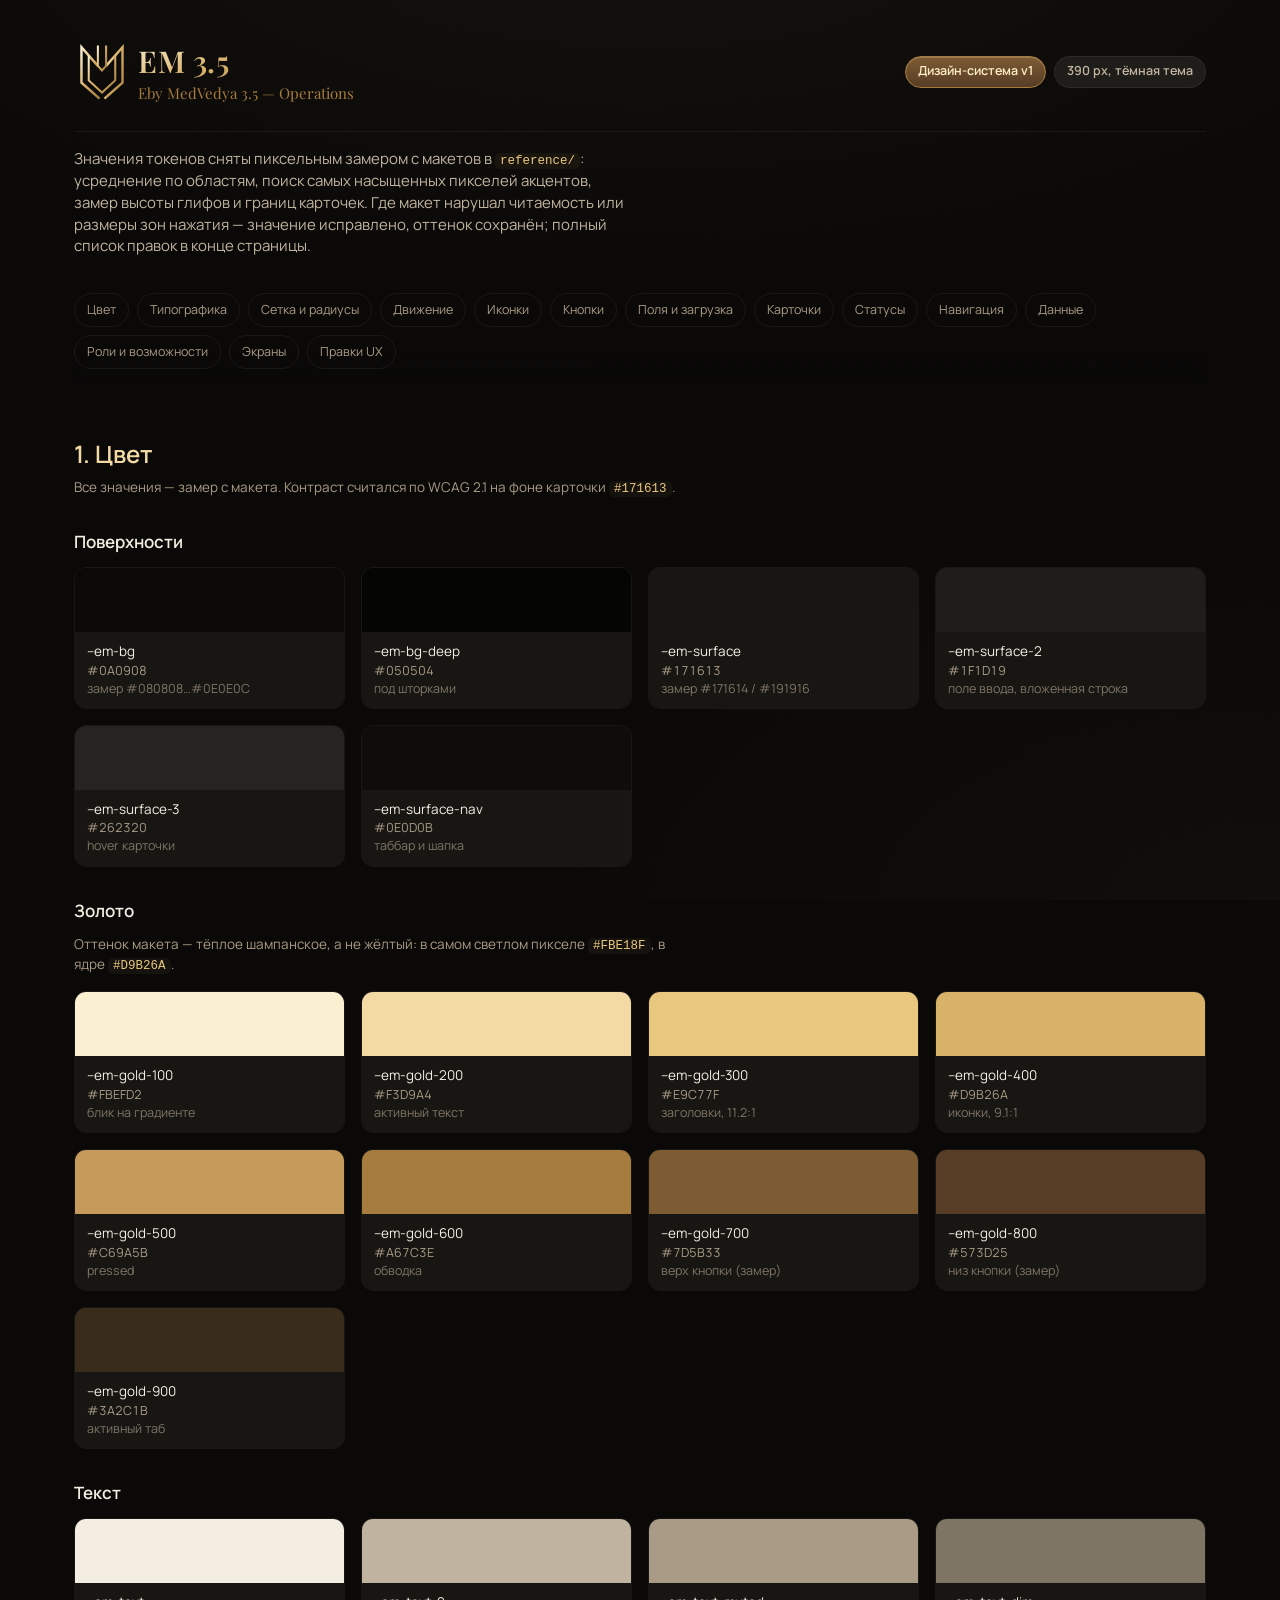
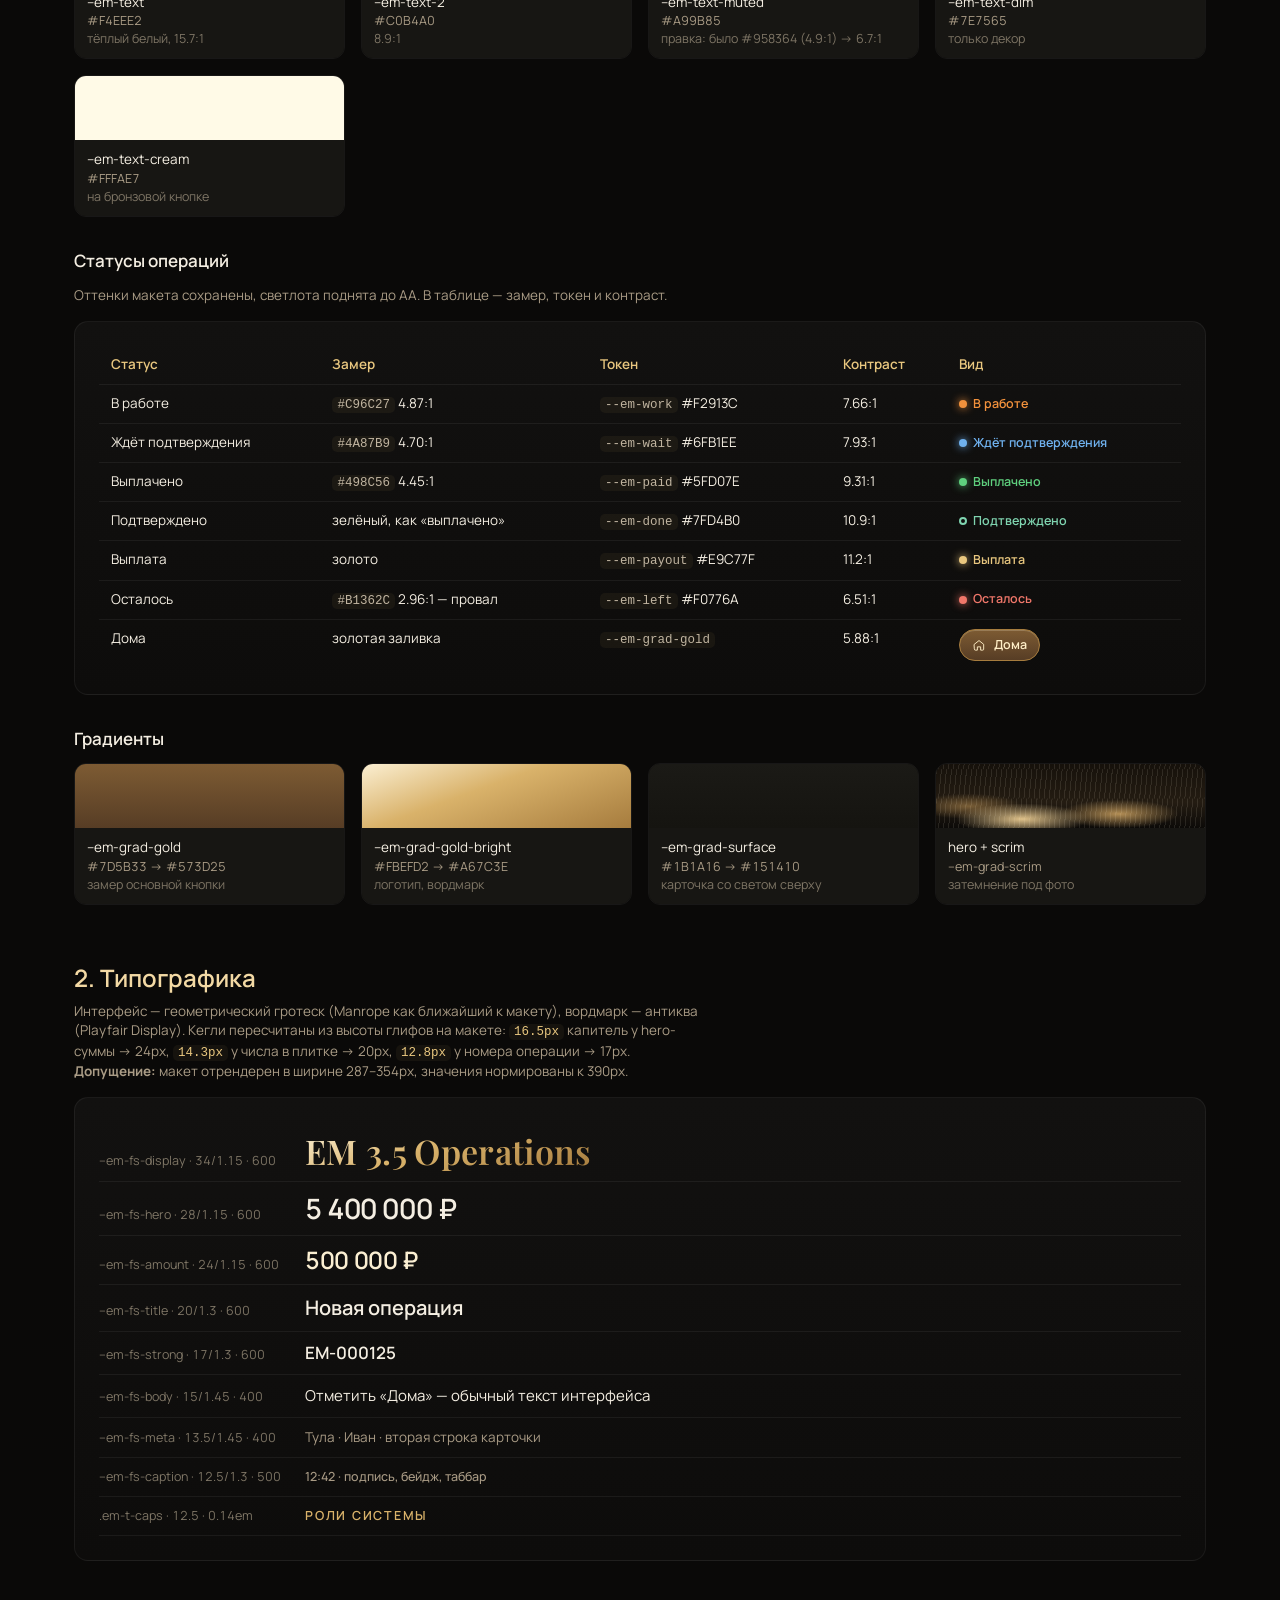
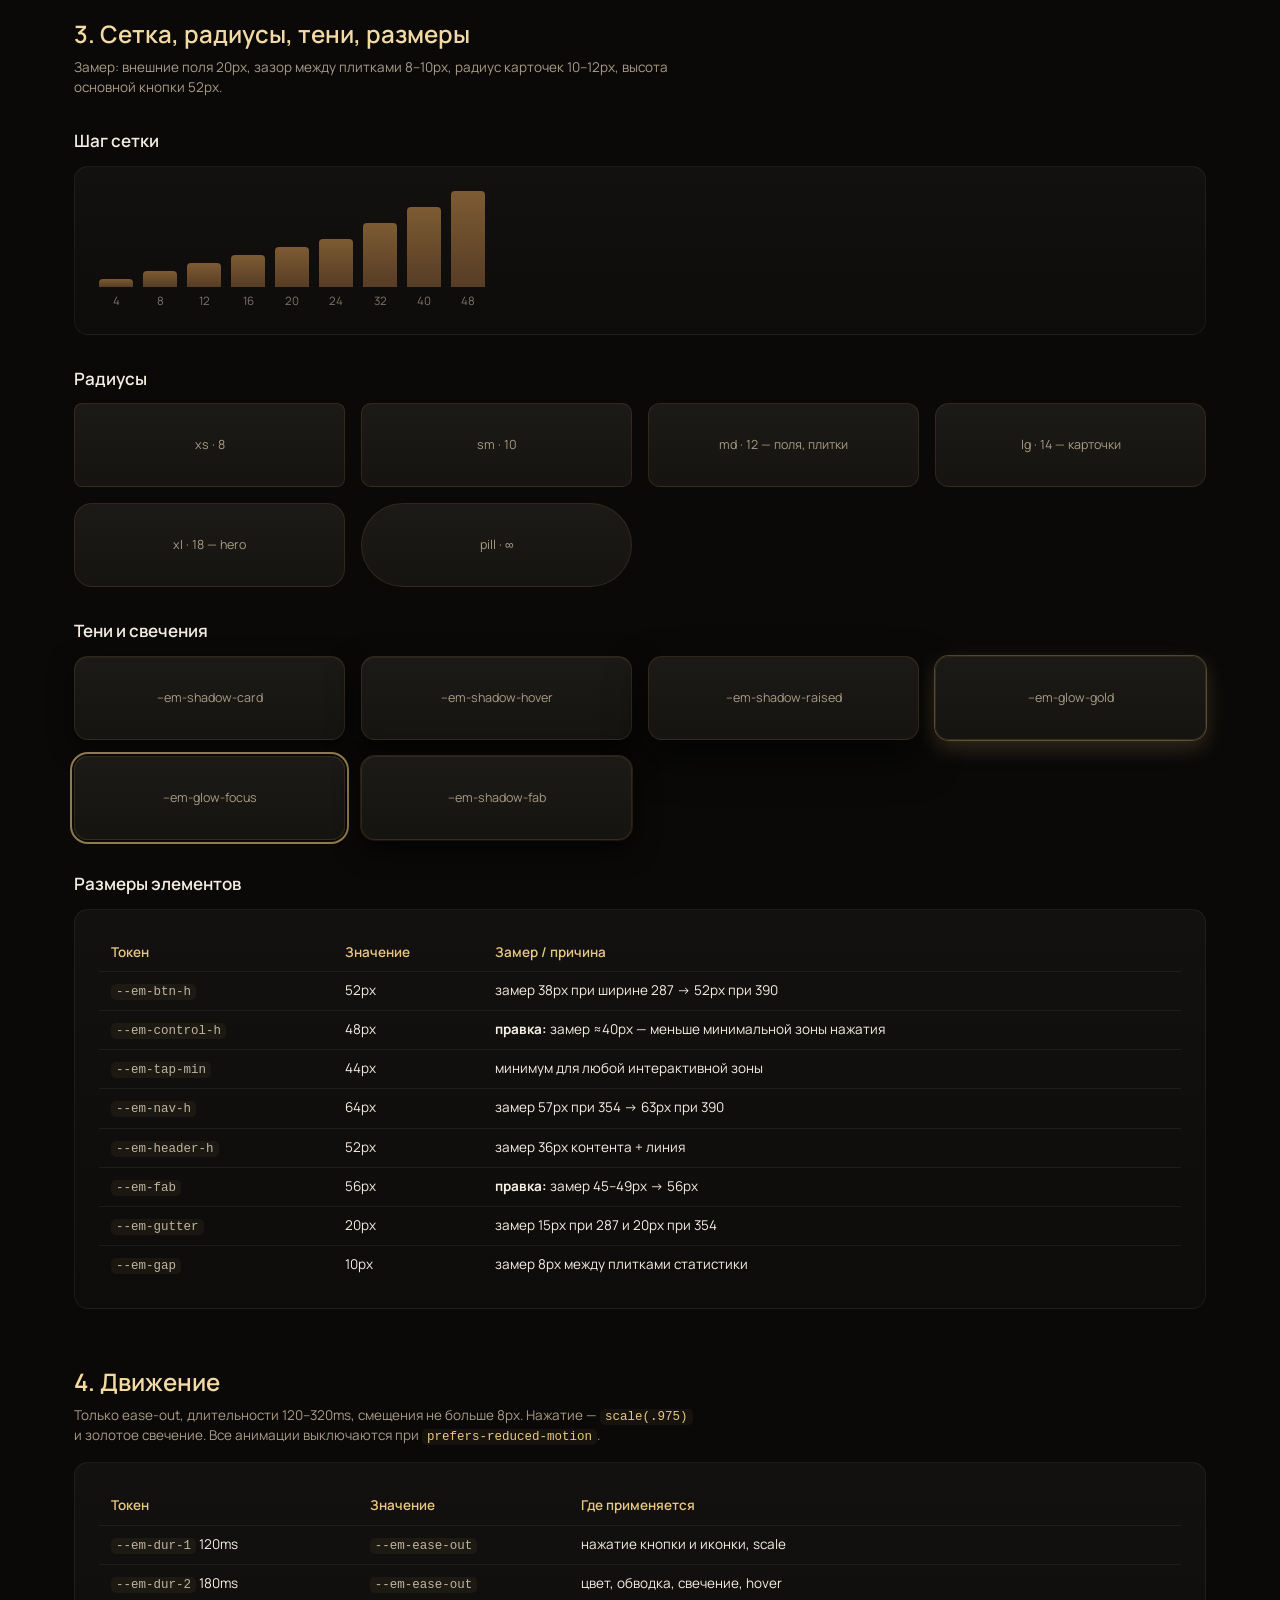
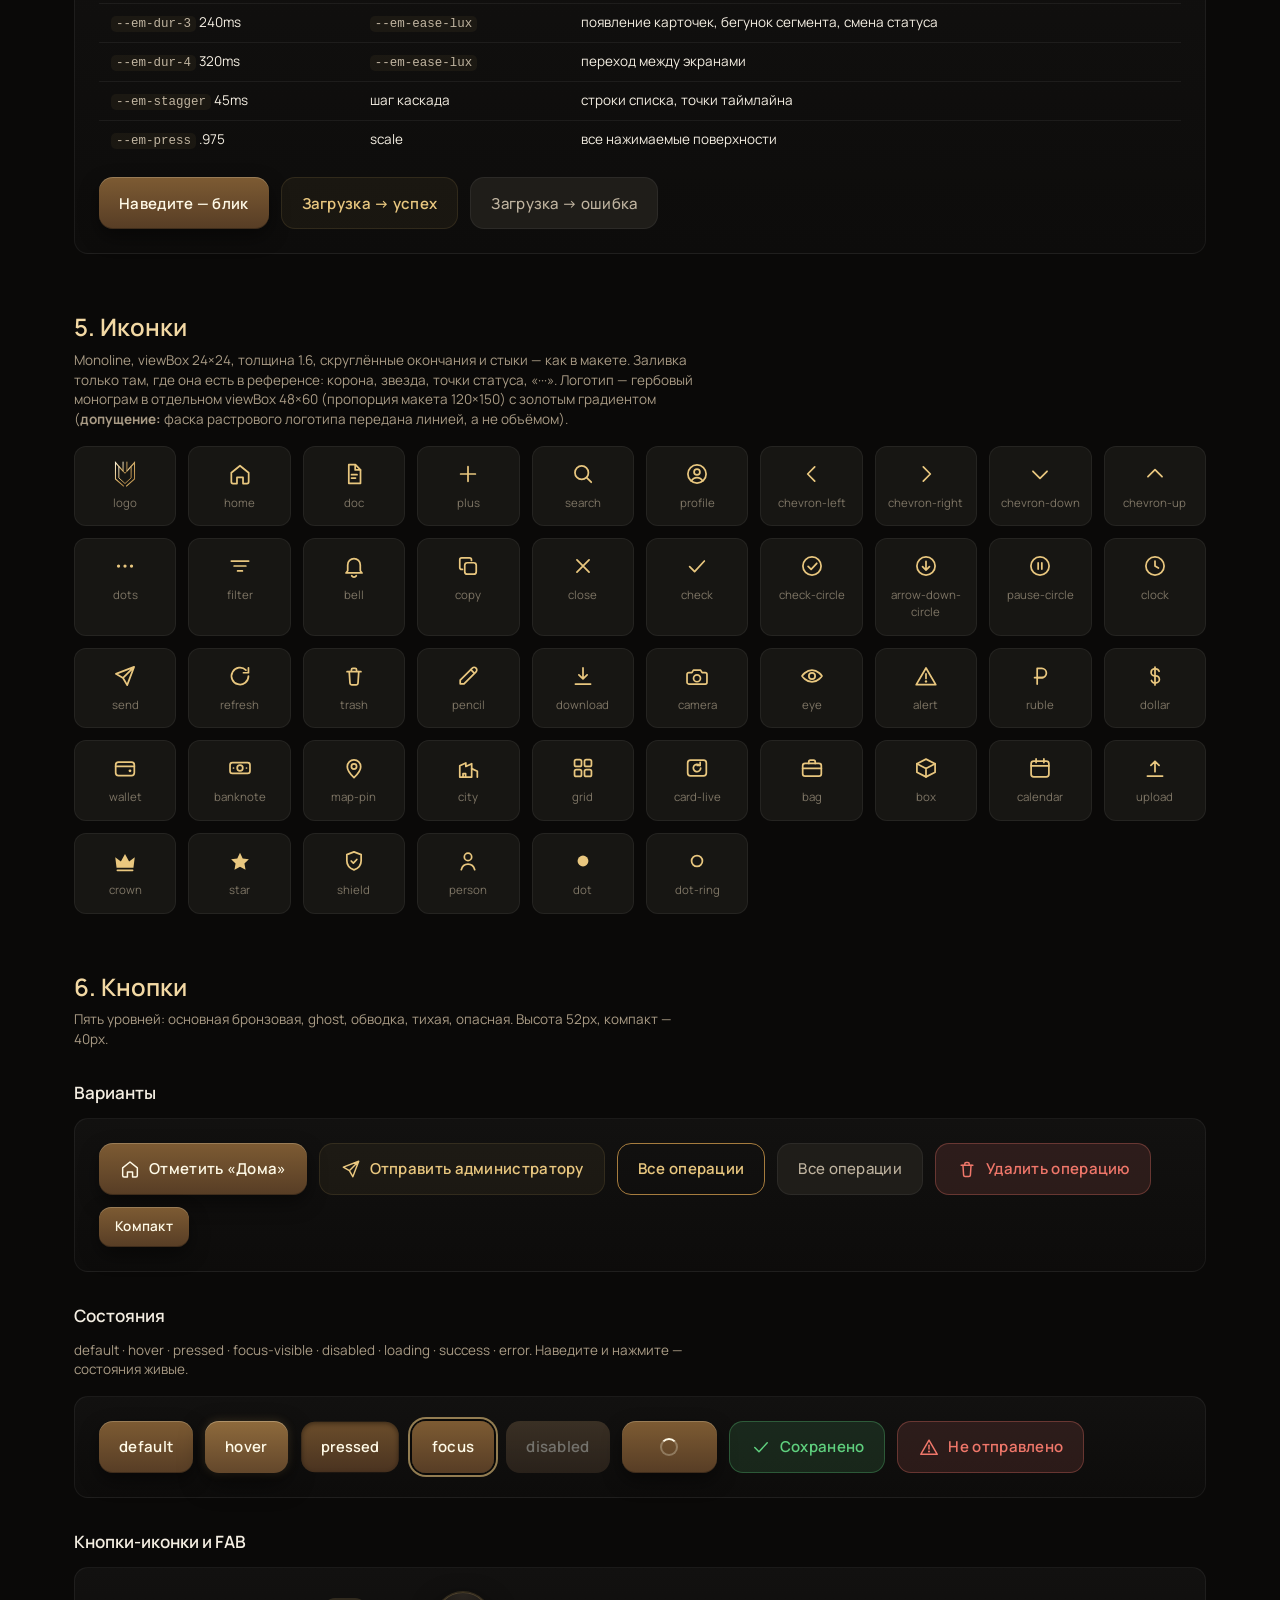
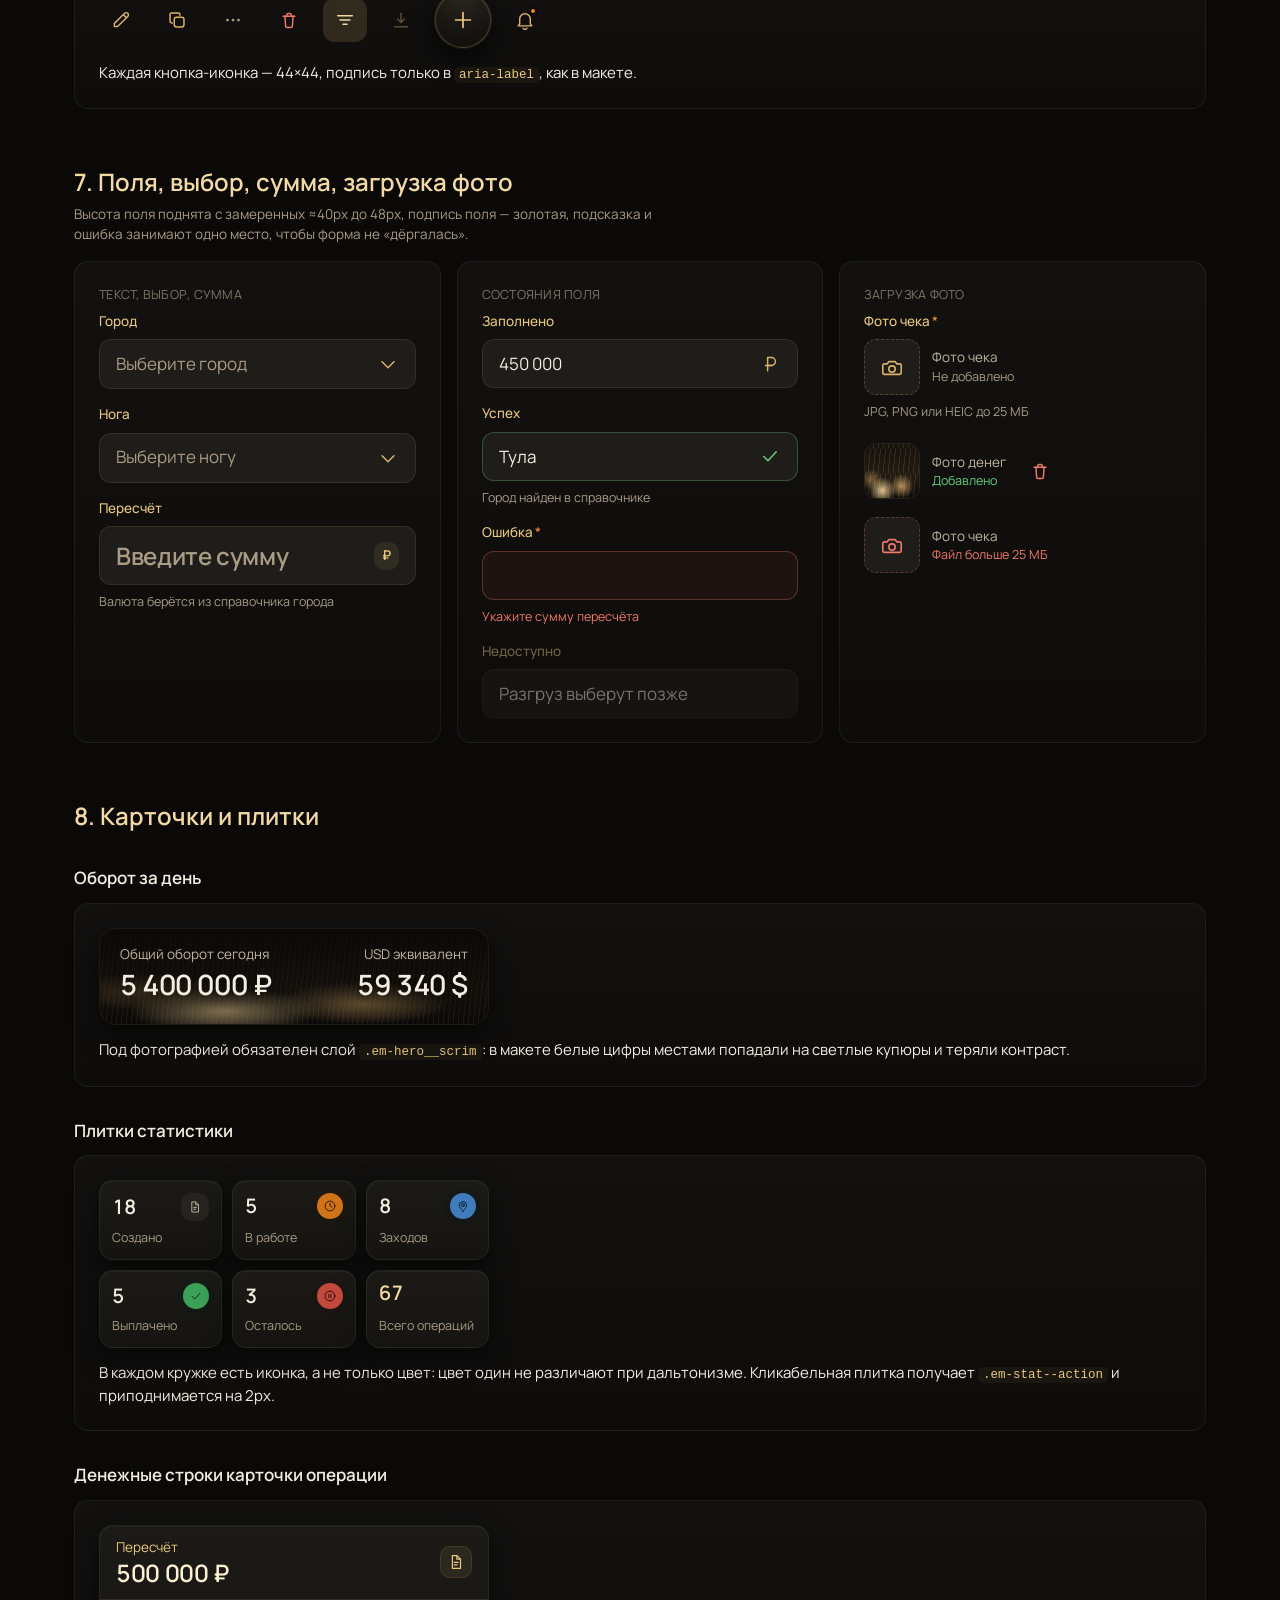
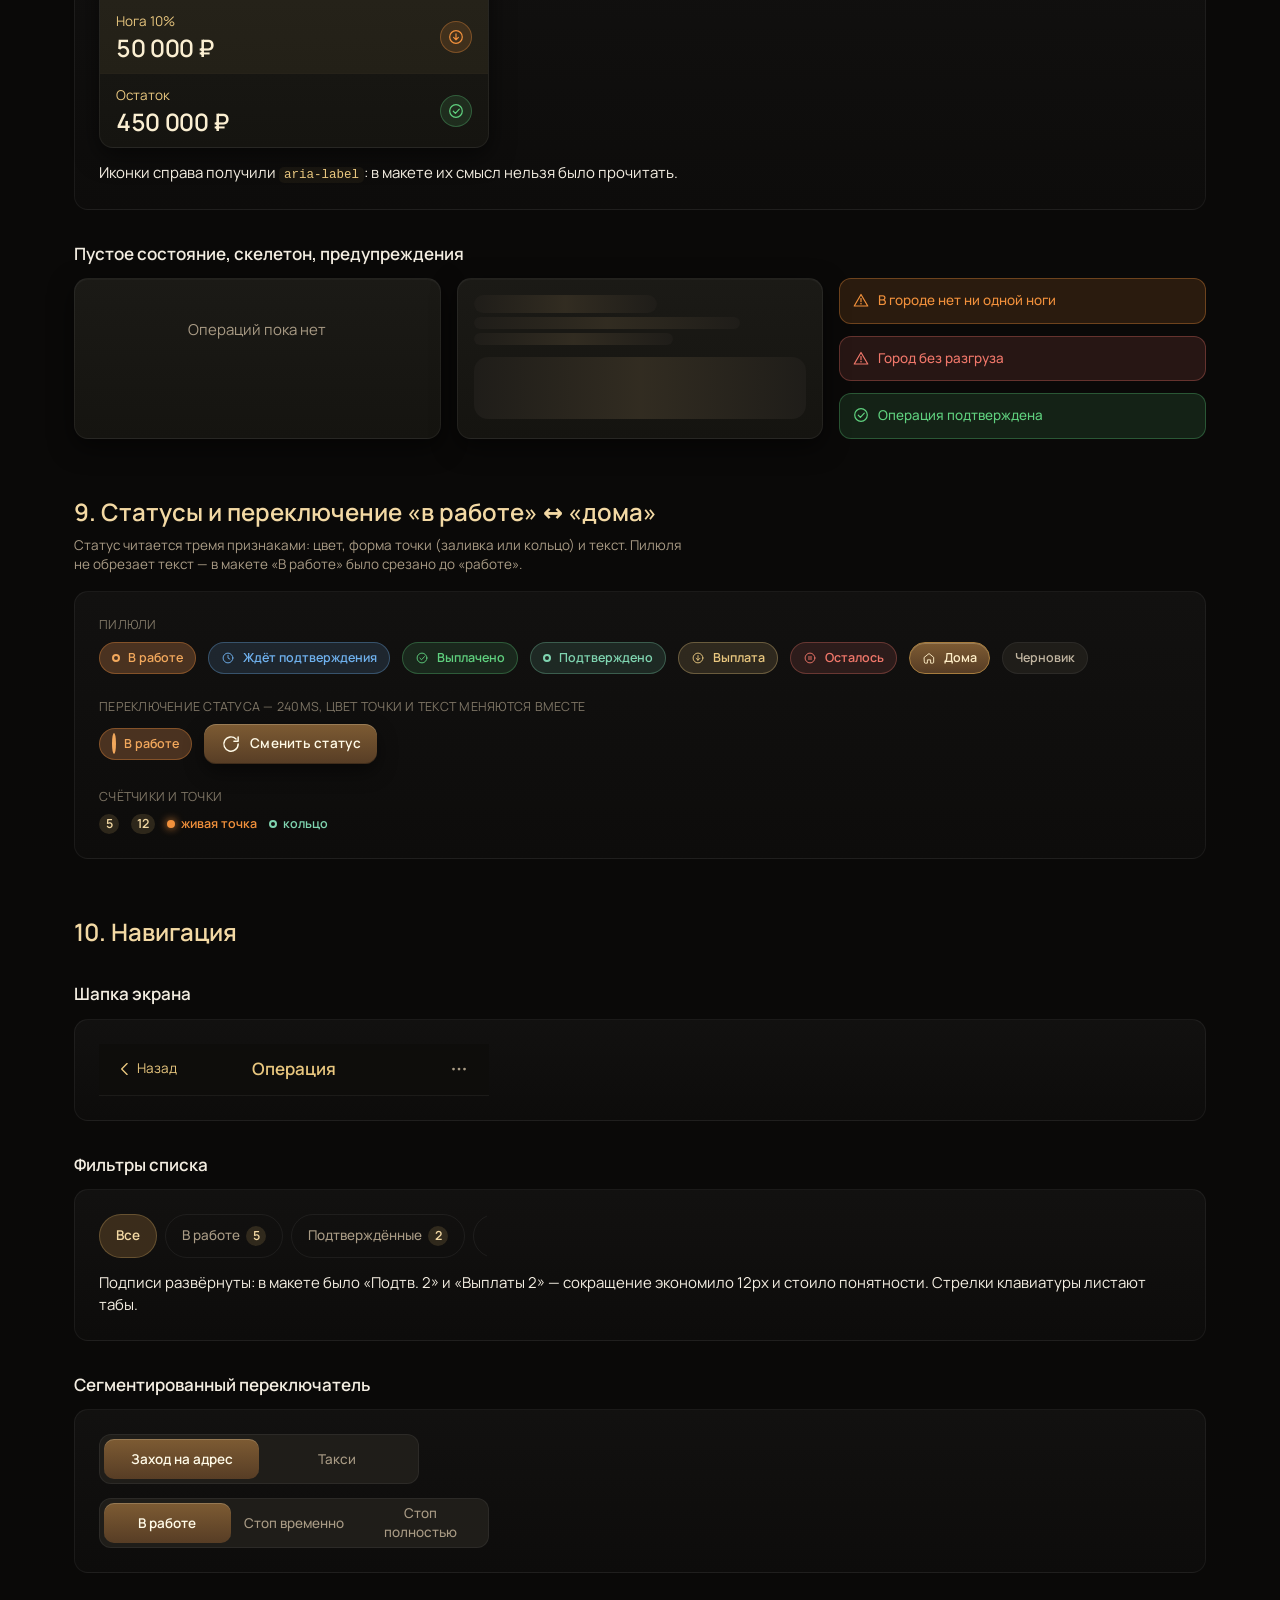
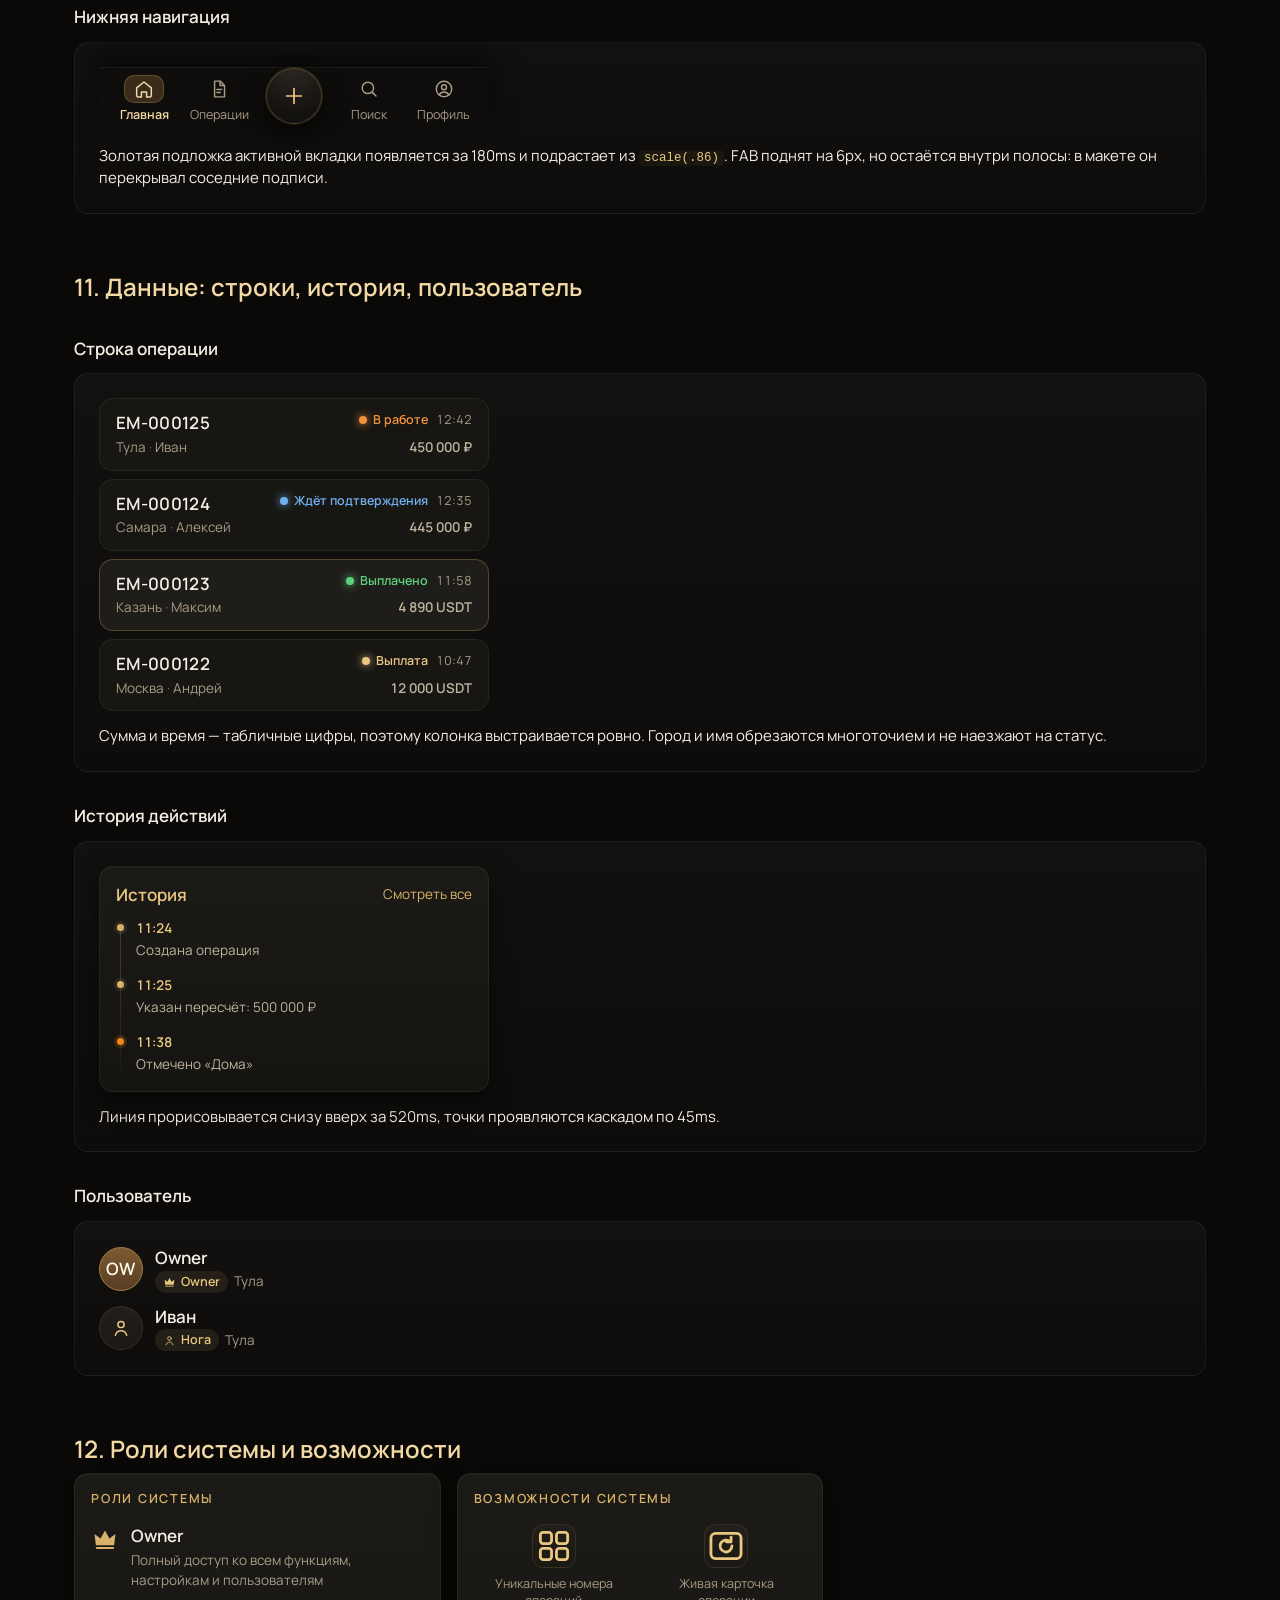
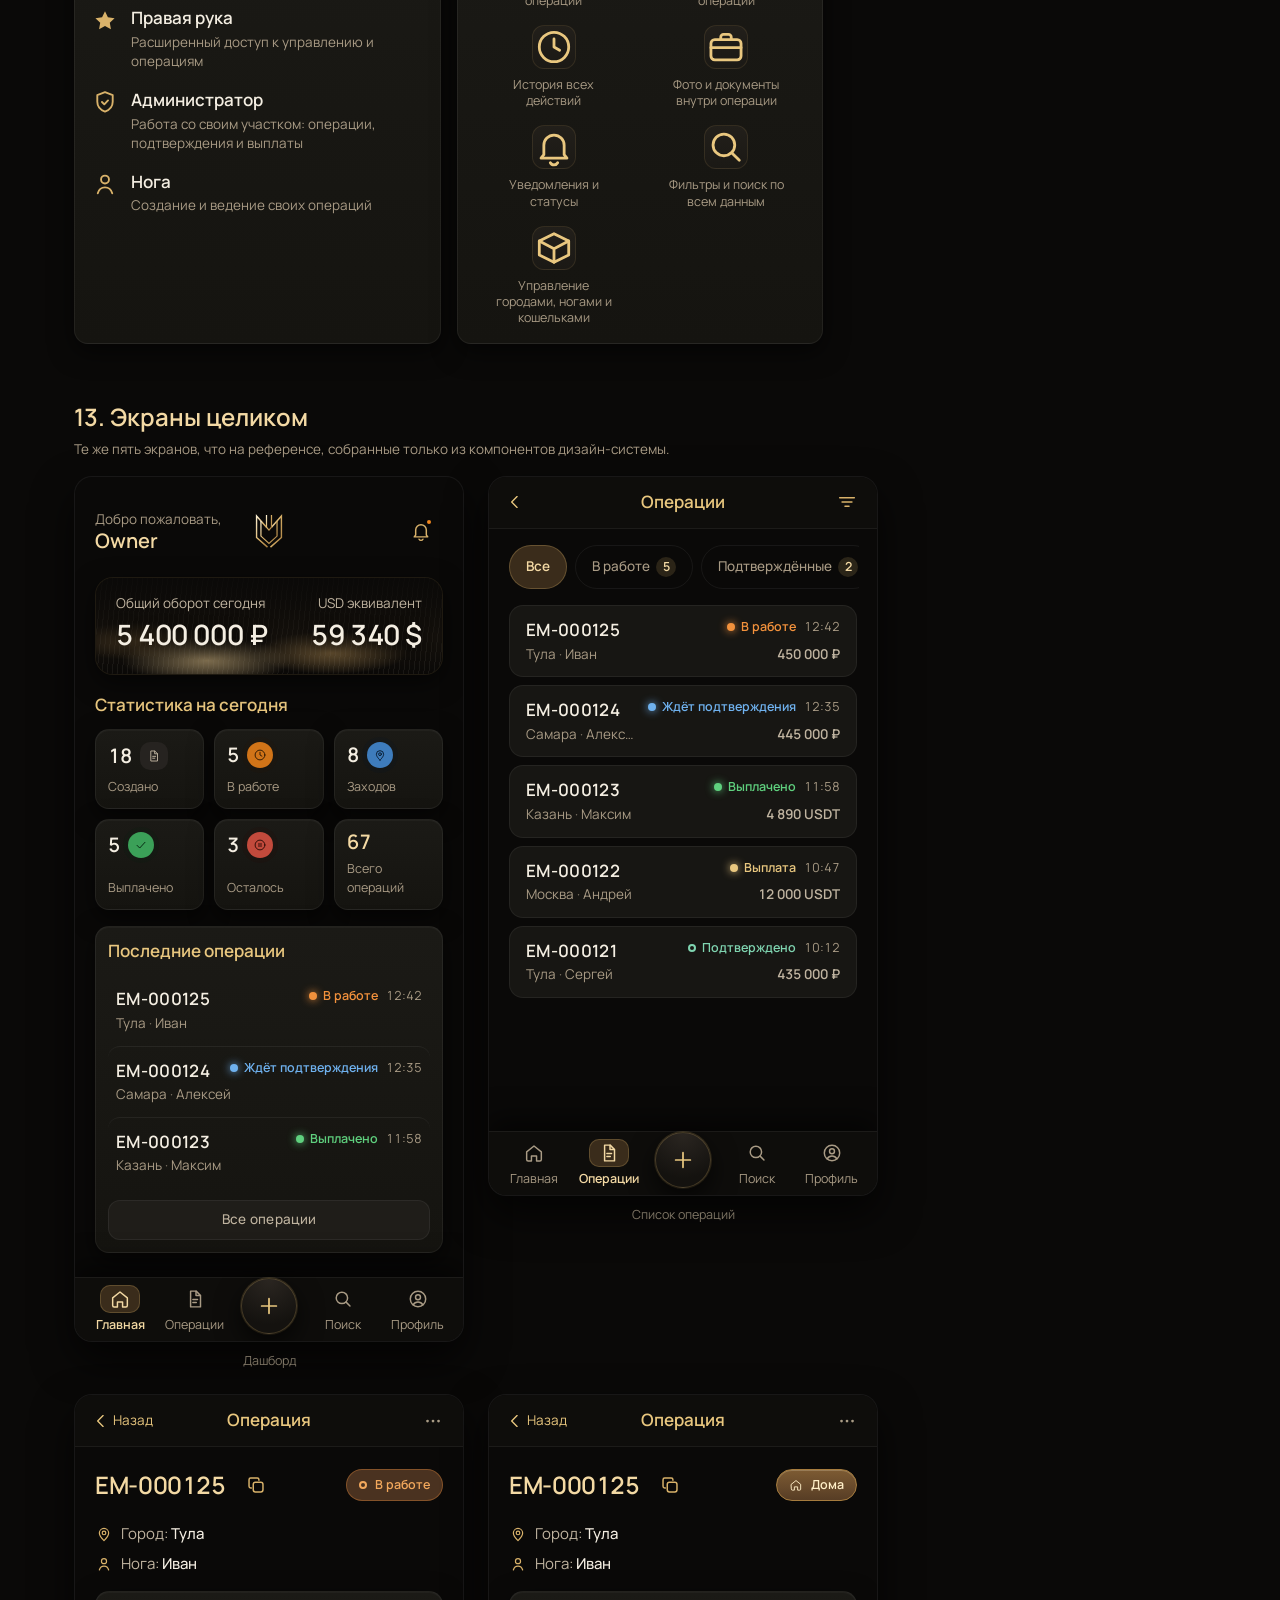
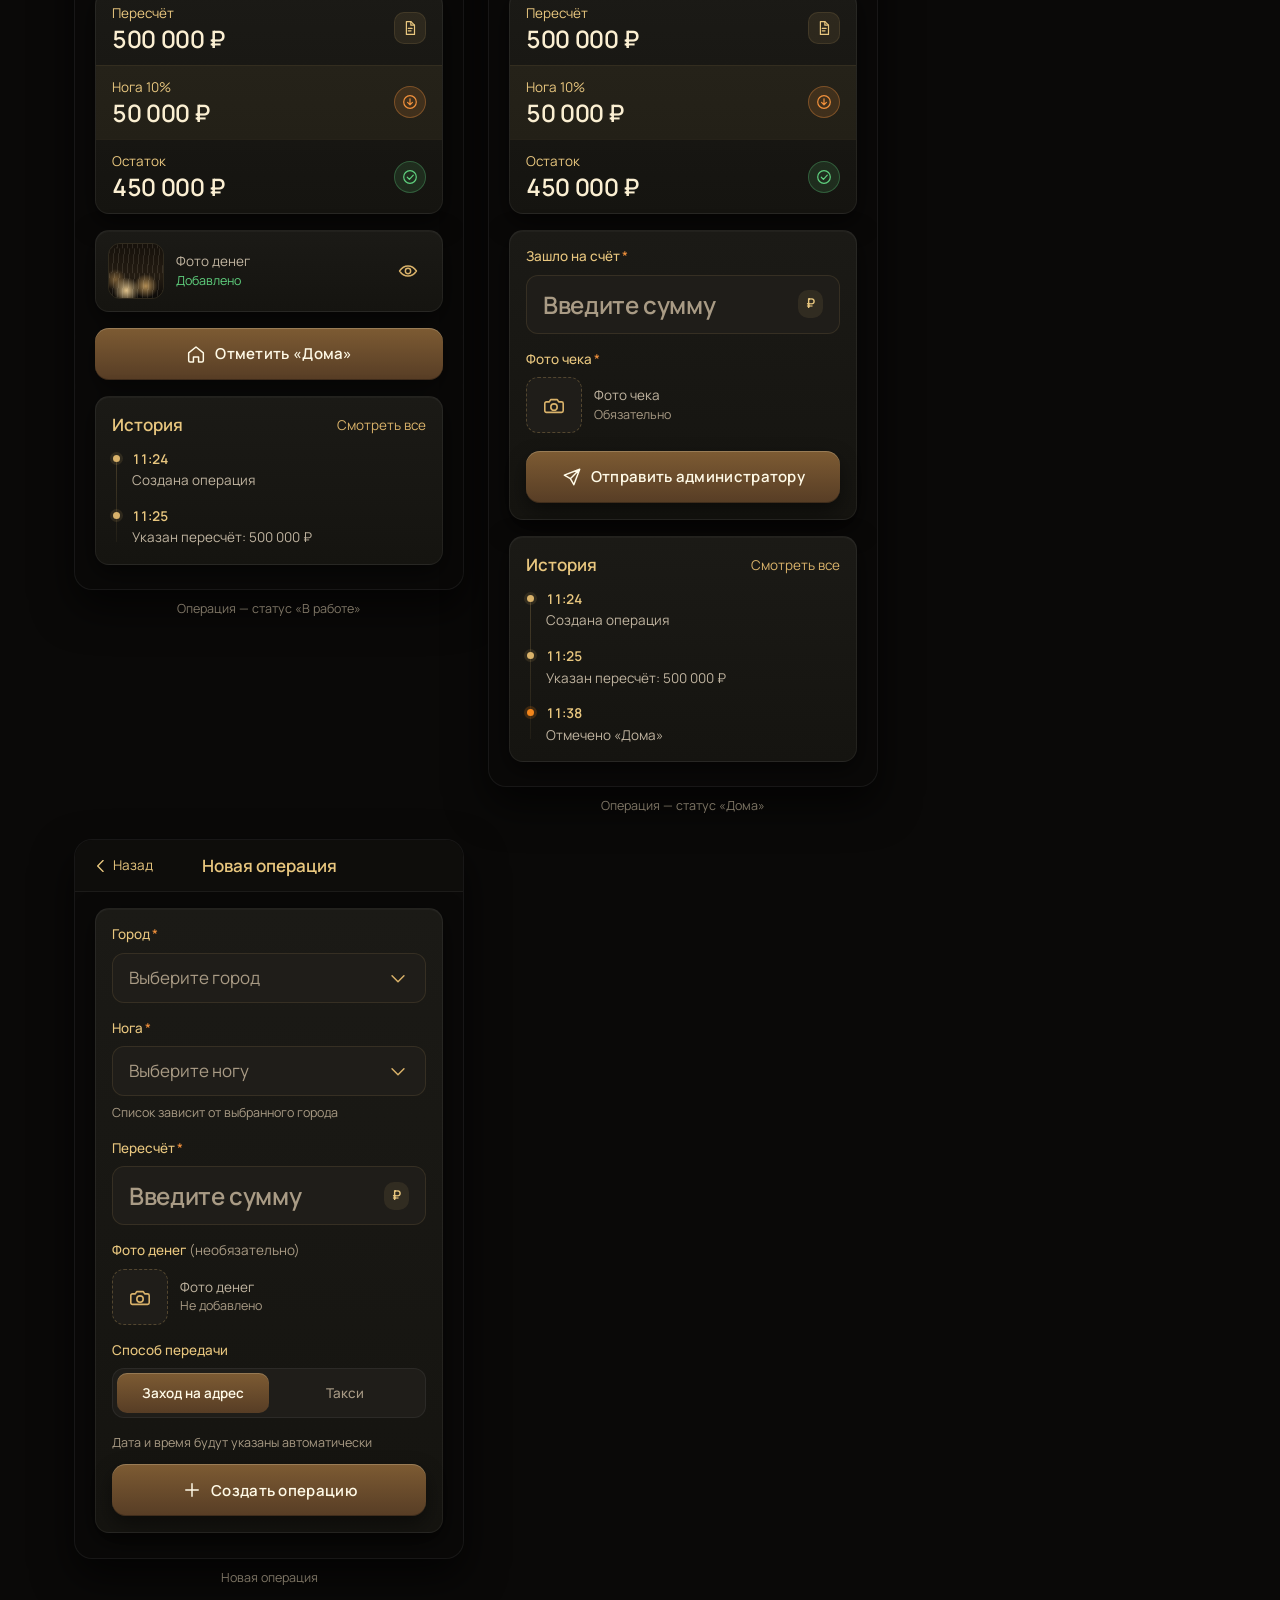
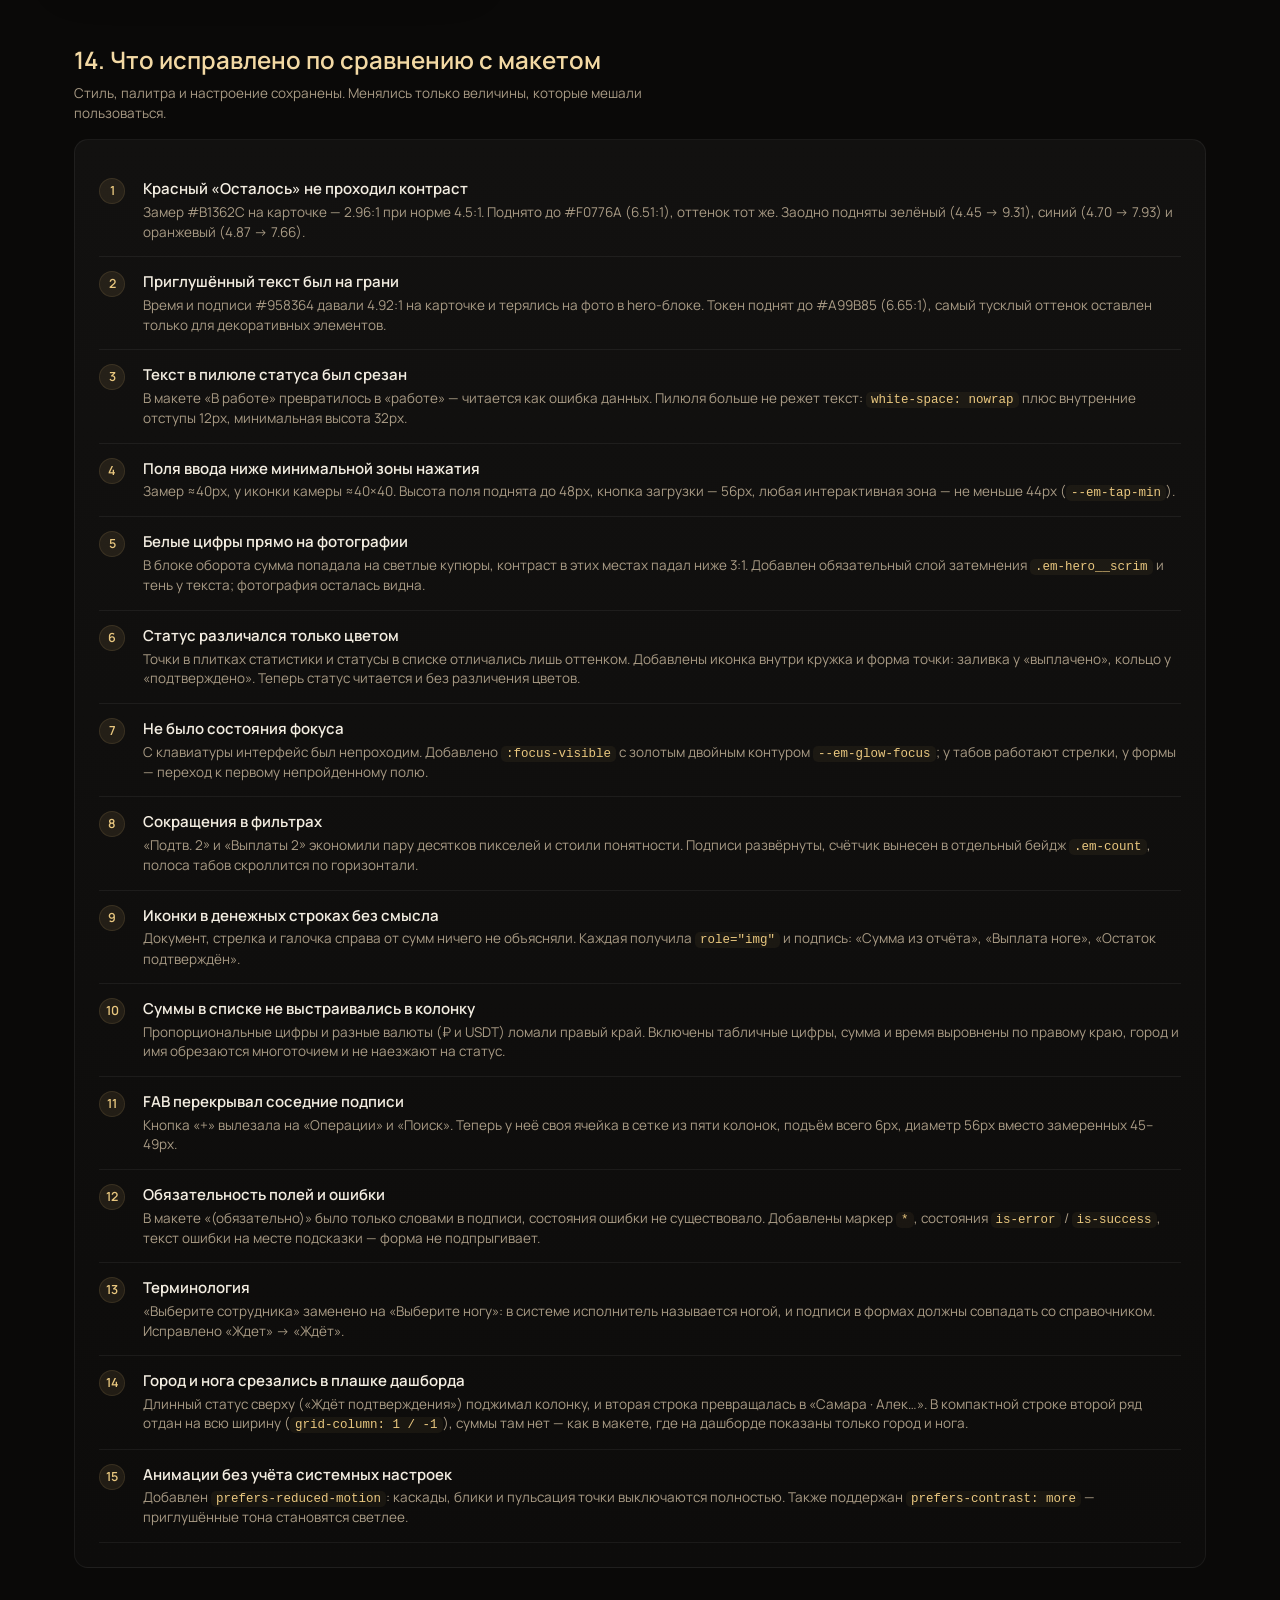
==== design-system/index.html @ 116bc4bb "Design system and chat API commit" ====
<!DOCTYPE html>
<html lang="ru">
<head>
<meta charset="utf-8">
<meta name="viewport" content="width=device-width, initial-scale=1">
<title>EM 3.5 — Operations. Дизайн-система</title>
<link rel="preconnect" href="https://fonts.googleapis.com">
<link rel="preconnect" href="https://fonts.gstatic.com" crossorigin>
<link href="https://fonts.googleapis.com/css2?family=Manrope:wght@400;500;600;700&family=Playfair+Display:wght@600;700&display=swap" rel="stylesheet">
<link rel="stylesheet" href="tokens.css">
<link rel="stylesheet" href="base.css">
<link rel="stylesheet" href="components.css">
<link rel="stylesheet" href="showcase.css">
</head>
<body>
<main class="doc">

  <header class="doc__top">
    <div class="em-brand" style="align-items:flex-start;text-align:left">
      <div class="em-row">
        <span class="em-brand__mark" data-em-icon="logo" style="--em-icon-size:56px"></span>
        <div>
          <div class="em-brand__title" style="font-size:30px">EM 3.5</div>
          <div class="em-brand__sub">Eby MedVedya 3.5 — Operations</div>
        </div>
      </div>
    </div>
    <div class="em-row">
      <span class="em-pill em-pill--home">Дизайн-система v1</span>
      <span class="em-pill em-pill--neutral">390 px, тёмная тема</span>
    </div>
  </header>

  <p class="doc__lead">
    Значения токенов сняты пиксельным замером с макетов в <code>reference/</code>: усреднение по областям,
    поиск самых насыщенных пикселей акцентов, замер высоты глифов и границ карточек.
    Где макет нарушал читаемость или размеры зон нажатия — значение исправлено, оттенок сохранён;
    полный список правок в конце страницы.
  </p>

  <nav class="doc__nav" aria-label="Разделы">
    <a href="#color">Цвет</a>
    <a href="#type">Типографика</a>
    <a href="#space">Сетка и радиусы</a>
    <a href="#motion">Движение</a>
    <a href="#icons">Иконки</a>
    <a href="#buttons">Кнопки</a>
    <a href="#forms">Поля и загрузка</a>
    <a href="#cards">Карточки</a>
    <a href="#status">Статусы</a>
    <a href="#nav">Навигация</a>
    <a href="#data">Данные</a>
    <a href="#roles">Роли и возможности</a>
    <a href="#screens">Экраны</a>
    <a href="#fixes">Правки UX</a>
  </nav>

  <!-- ============================ ЦВЕТ ============================ -->
  <h2 id="color">1. Цвет</h2>
  <p>Все значения — замер с макета. Контраст считался по WCAG 2.1 на фоне карточки <code>#171613</code>.</p>

  <h3>Поверхности</h3>
  <div class="doc__grid">
    <div class="sw"><div class="sw__chip" style="background:#0A0908"></div><div class="sw__body">
      <div class="sw__name">--em-bg</div><div class="sw__hex">#0A0908</div><div class="sw__note">замер #080808…#0E0E0C</div></div></div>
    <div class="sw"><div class="sw__chip" style="background:#050504"></div><div class="sw__body">
      <div class="sw__name">--em-bg-deep</div><div class="sw__hex">#050504</div><div class="sw__note">под шторками</div></div></div>
    <div class="sw"><div class="sw__chip" style="background:#171613"></div><div class="sw__body">
      <div class="sw__name">--em-surface</div><div class="sw__hex">#171613</div><div class="sw__note">замер #171614 / #191916</div></div></div>
    <div class="sw"><div class="sw__chip" style="background:#1F1D19"></div><div class="sw__body">
      <div class="sw__name">--em-surface-2</div><div class="sw__hex">#1F1D19</div><div class="sw__note">поле ввода, вложенная строка</div></div></div>
    <div class="sw"><div class="sw__chip" style="background:#262320"></div><div class="sw__body">
      <div class="sw__name">--em-surface-3</div><div class="sw__hex">#262320</div><div class="sw__note">hover карточки</div></div></div>
    <div class="sw"><div class="sw__chip" style="background:#0E0D0B"></div><div class="sw__body">
      <div class="sw__name">--em-surface-nav</div><div class="sw__hex">#0E0D0B</div><div class="sw__note">таббар и шапка</div></div></div>
  </div>

  <h3>Золото</h3>
  <p>Оттенок макета — тёплое шампанское, а не жёлтый: в самом светлом пикселе <code>#FBE18F</code>, в ядре <code>#D9B26A</code>.</p>
  <div class="doc__grid">
    <div class="sw"><div class="sw__chip" style="background:#FBEFD2"></div><div class="sw__body"><div class="sw__name">--em-gold-100</div><div class="sw__hex">#FBEFD2</div><div class="sw__note">блик на градиенте</div></div></div>
    <div class="sw"><div class="sw__chip" style="background:#F3D9A4"></div><div class="sw__body"><div class="sw__name">--em-gold-200</div><div class="sw__hex">#F3D9A4</div><div class="sw__note">активный текст</div></div></div>
    <div class="sw"><div class="sw__chip" style="background:#E9C77F"></div><div class="sw__body"><div class="sw__name">--em-gold-300</div><div class="sw__hex">#E9C77F</div><div class="sw__note">заголовки, 11.2:1</div></div></div>
    <div class="sw"><div class="sw__chip" style="background:#D9B26A"></div><div class="sw__body"><div class="sw__name">--em-gold-400</div><div class="sw__hex">#D9B26A</div><div class="sw__note">иконки, 9.1:1</div></div></div>
    <div class="sw"><div class="sw__chip" style="background:#C69A5B"></div><div class="sw__body"><div class="sw__name">--em-gold-500</div><div class="sw__hex">#C69A5B</div><div class="sw__note">pressed</div></div></div>
    <div class="sw"><div class="sw__chip" style="background:#A67C3E"></div><div class="sw__body"><div class="sw__name">--em-gold-600</div><div class="sw__hex">#A67C3E</div><div class="sw__note">обводка</div></div></div>
    <div class="sw"><div class="sw__chip" style="background:#7D5B33"></div><div class="sw__body"><div class="sw__name">--em-gold-700</div><div class="sw__hex">#7D5B33</div><div class="sw__note">верх кнопки (замер)</div></div></div>
    <div class="sw"><div class="sw__chip" style="background:#573D25"></div><div class="sw__body"><div class="sw__name">--em-gold-800</div><div class="sw__hex">#573D25</div><div class="sw__note">низ кнопки (замер)</div></div></div>
    <div class="sw"><div class="sw__chip" style="background:#3A2C1B"></div><div class="sw__body"><div class="sw__name">--em-gold-900</div><div class="sw__hex">#3A2C1B</div><div class="sw__note">активный таб</div></div></div>
  </div>

  <h3>Текст</h3>
  <div class="doc__grid">
    <div class="sw"><div class="sw__chip" style="background:#F4EEE2"></div><div class="sw__body"><div class="sw__name">--em-text</div><div class="sw__hex">#F4EEE2</div><div class="sw__note">тёплый белый, 15.7:1</div></div></div>
    <div class="sw"><div class="sw__chip" style="background:#C0B4A0"></div><div class="sw__body"><div class="sw__name">--em-text-2</div><div class="sw__hex">#C0B4A0</div><div class="sw__note">8.9:1</div></div></div>
    <div class="sw"><div class="sw__chip" style="background:#A99B85"></div><div class="sw__body"><div class="sw__name">--em-text-muted</div><div class="sw__hex">#A99B85</div><div class="sw__note">правка: было #958364 (4.9:1) → 6.7:1</div></div></div>
    <div class="sw"><div class="sw__chip" style="background:#7E7565"></div><div class="sw__body"><div class="sw__name">--em-text-dim</div><div class="sw__hex">#7E7565</div><div class="sw__note">только декор</div></div></div>
    <div class="sw"><div class="sw__chip" style="background:#FFFAE7"></div><div class="sw__body"><div class="sw__name">--em-text-cream</div><div class="sw__hex">#FFFAE7</div><div class="sw__note">на бронзовой кнопке</div></div></div>
  </div>

  <h3>Статусы операций</h3>
  <p>Оттенки макета сохранены, светлота поднята до AA. В таблице — замер, токен и контраст.</p>
  <div class="doc__panel">
    <table class="spec">
      <thead><tr><th>Статус</th><th>Замер</th><th>Токен</th><th>Контраст</th><th>Вид</th></tr></thead>
      <tbody>
        <tr><td>В работе</td><td><code>#C96C27</code> 4.87:1</td><td><code>--em-work</code> #F2913C</td><td>7.66:1</td><td><span class="em-status em-status--work"><span class="em-dot"></span>В работе</span></td></tr>
        <tr><td>Ждёт подтверждения</td><td><code>#4A87B9</code> 4.70:1</td><td><code>--em-wait</code> #6FB1EE</td><td>7.93:1</td><td><span class="em-status em-status--wait"><span class="em-dot"></span>Ждёт подтверждения</span></td></tr>
        <tr><td>Выплачено</td><td><code>#498C56</code> 4.45:1</td><td><code>--em-paid</code> #5FD07E</td><td>9.31:1</td><td><span class="em-status em-status--paid"><span class="em-dot"></span>Выплачено</span></td></tr>
        <tr><td>Подтверждено</td><td>зелёный, как «выплачено»</td><td><code>--em-done</code> #7FD4B0</td><td>10.9:1</td><td><span class="em-status em-status--done"><span class="em-dot em-dot--ring"></span>Подтверждено</span></td></tr>
        <tr><td>Выплата</td><td>золото</td><td><code>--em-payout</code> #E9C77F</td><td>11.2:1</td><td><span class="em-status em-status--payout"><span class="em-dot"></span>Выплата</span></td></tr>
        <tr><td>Осталось</td><td><code>#B1362C</code> 2.96:1 — провал</td><td><code>--em-left</code> #F0776A</td><td>6.51:1</td><td><span class="em-status em-status--left"><span class="em-dot"></span>Осталось</span></td></tr>
        <tr><td>Дома</td><td>золотая заливка</td><td><code>--em-grad-gold</code></td><td>5.88:1</td><td><span class="em-pill em-pill--home"><span data-em-icon="home"></span>Дома</span></td></tr>
      </tbody>
    </table>
  </div>

  <h3>Градиенты</h3>
  <div class="doc__grid">
    <div class="sw"><div class="sw__chip" style="background:var(--em-grad-gold)"></div><div class="sw__body"><div class="sw__name">--em-grad-gold</div><div class="sw__hex">#7D5B33 → #573D25</div><div class="sw__note">замер основной кнопки</div></div></div>
    <div class="sw"><div class="sw__chip" style="background:var(--em-grad-gold-bright)"></div><div class="sw__body"><div class="sw__name">--em-grad-gold-bright</div><div class="sw__hex">#FBEFD2 → #A67C3E</div><div class="sw__note">логотип, вордмарк</div></div></div>
    <div class="sw"><div class="sw__chip" style="background:var(--em-grad-surface)"></div><div class="sw__body"><div class="sw__name">--em-grad-surface</div><div class="sw__hex">#1B1A16 → #151410</div><div class="sw__note">карточка со светом сверху</div></div></div>
    <div class="sw"><div class="sw__chip hero-mock"></div><div class="sw__body"><div class="sw__name">hero + scrim</div><div class="sw__hex">--em-grad-scrim</div><div class="sw__note">затемнение под фото</div></div></div>
  </div>

  <!-- ======================== ТИПОГРАФИКА ======================== -->
  <h2 id="type">2. Типографика</h2>
  <p>
    Интерфейс — геометрический гротеск (Manrope как ближайший к макету), вордмарк — антиква (Playfair Display).
    Кегли пересчитаны из высоты глифов на макете: <code>16.5px</code> капитель у hero-суммы → 24px,
    <code>14.3px</code> у числа в плитке → 20px, <code>12.8px</code> у номера операции → 17px.
    <strong>Допущение:</strong> макет отрендерен в ширине 287–354px, значения нормированы к 390px.
  </p>
  <div class="doc__panel">
    <div class="type__row"><span class="type__meta">--em-fs-display · 34/1.15 · 600</span><span class="em-t-display em-gold-fill">EM 3.5 Operations</span></div>
    <div class="type__row"><span class="type__meta">--em-fs-hero · 28/1.15 · 600</span><span class="em-t-hero em-num">5 400 000 ₽</span></div>
    <div class="type__row"><span class="type__meta">--em-fs-amount · 24/1.15 · 600</span><span class="em-t-amount em-num" style="color:var(--em-gold-100)">500 000 ₽</span></div>
    <div class="type__row"><span class="type__meta">--em-fs-title · 20/1.3 · 600</span><span class="em-t-title">Новая операция</span></div>
    <div class="type__row"><span class="type__meta">--em-fs-strong · 17/1.3 · 600</span><span class="em-t-strong">EM-000125</span></div>
    <div class="type__row"><span class="type__meta">--em-fs-body · 15/1.45 · 400</span><span class="em-t-body">Отметить «Дома» — обычный текст интерфейса</span></div>
    <div class="type__row"><span class="type__meta">--em-fs-meta · 13.5/1.45 · 400</span><span class="em-t-meta">Тула · Иван · вторая строка карточки</span></div>
    <div class="type__row"><span class="type__meta">--em-fs-caption · 12.5/1.3 · 500</span><span class="em-t-caption">12:42 · подпись, бейдж, таббар</span></div>
    <div class="type__row"><span class="type__meta">.em-t-caps · 12.5 · 0.14em</span><span class="em-t-caps">Роли системы</span></div>
  </div>

  <!-- ==================== СЕТКА, РАДИУСЫ, ТЕНИ ==================== -->
  <h2 id="space">3. Сетка, радиусы, тени, размеры</h2>
  <p>Замер: внешние поля 20px, зазор между плитками 8–10px, радиус карточек 10–12px, высота основной кнопки 52px.</p>

  <h3>Шаг сетки</h3>
  <div class="doc__panel">
    <div class="ruler">
      <div><div class="ruler__bar" style="height:8px"></div><div class="ruler__cap">4</div></div>
      <div><div class="ruler__bar" style="height:16px"></div><div class="ruler__cap">8</div></div>
      <div><div class="ruler__bar" style="height:24px"></div><div class="ruler__cap">12</div></div>
      <div><div class="ruler__bar" style="height:32px"></div><div class="ruler__cap">16</div></div>
      <div><div class="ruler__bar" style="height:40px"></div><div class="ruler__cap">20</div></div>
      <div><div class="ruler__bar" style="height:48px"></div><div class="ruler__cap">24</div></div>
      <div><div class="ruler__bar" style="height:64px"></div><div class="ruler__cap">32</div></div>
      <div><div class="ruler__bar" style="height:80px"></div><div class="ruler__cap">40</div></div>
      <div><div class="ruler__bar" style="height:96px"></div><div class="ruler__cap">48</div></div>
    </div>
  </div>

  <h3>Радиусы</h3>
  <div class="doc__grid">
    <div class="box-demo" style="border-radius:var(--em-radius-xs)">xs · 8</div>
    <div class="box-demo" style="border-radius:var(--em-radius-sm)">sm · 10</div>
    <div class="box-demo" style="border-radius:var(--em-radius-md)">md · 12 — поля, плитки</div>
    <div class="box-demo" style="border-radius:var(--em-radius-lg)">lg · 14 — карточки</div>
    <div class="box-demo" style="border-radius:var(--em-radius-xl)">xl · 18 — hero</div>
    <div class="box-demo" style="border-radius:var(--em-radius-pill)">pill · ∞</div>
  </div>

  <h3>Тени и свечения</h3>
  <div class="doc__grid">
    <div class="box-demo" style="border-radius:var(--em-radius-lg);box-shadow:var(--em-shadow-card)">--em-shadow-card</div>
    <div class="box-demo" style="border-radius:var(--em-radius-lg);box-shadow:var(--em-shadow-hover)">--em-shadow-hover</div>
    <div class="box-demo" style="border-radius:var(--em-radius-lg);box-shadow:var(--em-shadow-raised)">--em-shadow-raised</div>
    <div class="box-demo" style="border-radius:var(--em-radius-lg);box-shadow:var(--em-glow-gold)">--em-glow-gold</div>
    <div class="box-demo" style="border-radius:var(--em-radius-lg);box-shadow:var(--em-glow-focus)">--em-glow-focus</div>
    <div class="box-demo" style="border-radius:var(--em-radius-lg);box-shadow:var(--em-shadow-fab)">--em-shadow-fab</div>
  </div>

  <h3>Размеры элементов</h3>
  <div class="doc__panel">
    <table class="spec">
      <thead><tr><th>Токен</th><th>Значение</th><th>Замер / причина</th></tr></thead>
      <tbody>
        <tr><td><code>--em-btn-h</code></td><td>52px</td><td>замер 38px при ширине 287 → 52px при 390</td></tr>
        <tr><td><code>--em-control-h</code></td><td>48px</td><td><strong>правка:</strong> замер ≈40px — меньше минимальной зоны нажатия</td></tr>
        <tr><td><code>--em-tap-min</code></td><td>44px</td><td>минимум для любой интерактивной зоны</td></tr>
        <tr><td><code>--em-nav-h</code></td><td>64px</td><td>замер 57px при 354 → 63px при 390</td></tr>
        <tr><td><code>--em-header-h</code></td><td>52px</td><td>замер 36px контента + линия</td></tr>
        <tr><td><code>--em-fab</code></td><td>56px</td><td><strong>правка:</strong> замер 45–49px → 56px</td></tr>
        <tr><td><code>--em-gutter</code></td><td>20px</td><td>замер 15px при 287 и 20px при 354</td></tr>
        <tr><td><code>--em-gap</code></td><td>10px</td><td>замер 8px между плитками статистики</td></tr>
      </tbody>
    </table>
  </div>

  <!-- ========================= ДВИЖЕНИЕ ========================= -->
  <h2 id="motion">4. Движение</h2>
  <p>
    Только ease-out, длительности 120–320ms, смещения не больше 8px. Нажатие — <code>scale(.975)</code>
    и золотое свечение. Все анимации выключаются при <code>prefers-reduced-motion</code>.
  </p>
  <div class="doc__panel">
    <table class="spec">
      <thead><tr><th>Токен</th><th>Значение</th><th>Где применяется</th></tr></thead>
      <tbody>
        <tr><td><code>--em-dur-1</code> 120ms</td><td><code>--em-ease-out</code></td><td>нажатие кнопки и иконки, scale</td></tr>
        <tr><td><code>--em-dur-2</code> 180ms</td><td><code>--em-ease-out</code></td><td>цвет, обводка, свечение, hover</td></tr>
        <tr><td><code>--em-dur-3</code> 240ms</td><td><code>--em-ease-lux</code></td><td>появление карточек, бегунок сегмента, смена статуса</td></tr>
        <tr><td><code>--em-dur-4</code> 320ms</td><td><code>--em-ease-lux</code></td><td>переход между экранами</td></tr>
        <tr><td><code>--em-stagger</code> 45ms</td><td>шаг каскада</td><td>строки списка, точки таймлайна</td></tr>
        <tr><td><code>--em-press</code> .975</td><td>scale</td><td>все нажимаемые поверхности</td></tr>
      </tbody>
    </table>
    <div class="doc__row" style="margin-top:18px">
      <button class="em-btn em-btn--primary" type="button">Наведите — блик</button>
      <button class="em-btn em-btn--ghost" type="button" data-em-async="ok">Загрузка → успех</button>
      <button class="em-btn em-btn--quiet" type="button" data-em-async="error">Загрузка → ошибка</button>
    </div>
  </div>

  <!-- ========================== ИКОНКИ ========================== -->
  <h2 id="icons">5. Иконки</h2>
  <p>
    Monoline, viewBox 24×24, толщина 1.6, скруглённые окончания и стыки — как в макете.
    Заливка только там, где она есть в референсе: корона, звезда, точки статуса, «···».
    Логотип — гербовый монограм в отдельном viewBox 48×60 (пропорция макета 120×150) с золотым градиентом
    (<strong>допущение:</strong> фаска растрового логотипа передана линией, а не объёмом).
  </p>
  <div class="icons" id="iconGrid"></div>

  <!-- ========================== КНОПКИ ========================== -->
  <h2 id="buttons">6. Кнопки</h2>
  <p>Пять уровней: основная бронзовая, ghost, обводка, тихая, опасная. Высота 52px, компакт — 40px.</p>

  <h3>Варианты</h3>
  <div class="doc__panel">
    <div class="doc__row">
      <button class="em-btn em-btn--primary" type="button"><span class="em-btn__icon" data-em-icon="home"></span><span class="em-btn__label">Отметить «Дома»</span></button>
      <button class="em-btn em-btn--ghost" type="button"><span class="em-btn__icon" data-em-icon="send"></span><span class="em-btn__label">Отправить администратору</span></button>
      <button class="em-btn em-btn--outline" type="button">Все операции</button>
      <button class="em-btn em-btn--quiet" type="button">Все операции</button>
      <button class="em-btn em-btn--danger" type="button"><span class="em-btn__icon" data-em-icon="trash"></span><span class="em-btn__label">Удалить операцию</span></button>
      <button class="em-btn em-btn--primary em-btn--sm" type="button">Компакт</button>
    </div>
  </div>

  <h3>Состояния</h3>
  <p>default · hover · pressed · focus-visible · disabled · loading · success · error. Наведите и нажмите — состояния живые.</p>
  <div class="doc__panel">
    <div class="doc__row">
      <button class="em-btn em-btn--primary" type="button">default</button>
      <button class="em-btn em-btn--primary" type="button" style="background:var(--em-grad-gold-hover);box-shadow:inset 0 1px 0 rgba(251,239,210,.30),0 10px 24px rgba(0,0,0,.5),var(--em-glow-gold-sm)">hover</button>
      <button class="em-btn em-btn--primary" type="button" style="background:var(--em-grad-gold-press);transform:scale(.975);box-shadow:inset 0 2px 6px rgba(0,0,0,.45)">pressed</button>
      <button class="em-btn em-btn--primary" type="button" style="box-shadow:var(--em-glow-focus)">focus</button>
      <button class="em-btn em-btn--primary" type="button" disabled>disabled</button>
      <button class="em-btn em-btn--primary is-loading" type="button">loading</button>
      <button class="em-btn em-btn--ghost is-success" type="button"><span class="em-btn__icon" data-em-icon="check"></span><span class="em-btn__label">Сохранено</span></button>
      <button class="em-btn em-btn--ghost is-error" type="button"><span class="em-btn__icon" data-em-icon="alert"></span><span class="em-btn__label">Не отправлено</span></button>
    </div>
  </div>

  <h3>Кнопки-иконки и FAB</h3>
  <div class="doc__panel">
    <div class="doc__row">
      <button class="em-btn-icon" type="button" aria-label="Изменить"><span data-em-icon="pencil"></span></button>
      <button class="em-btn-icon" type="button" aria-label="Скопировать номер" data-em-copy="EM-000125"><span data-em-icon="copy"></span><span class="em-sr-only" data-em-copy-live role="status"></span></button>
      <button class="em-btn-icon em-btn-icon--muted" type="button" aria-label="Ещё"><span data-em-icon="dots"></span></button>
      <button class="em-btn-icon em-btn-icon--danger" type="button" aria-label="Удалить"><span data-em-icon="trash"></span></button>
      <button class="em-btn-icon is-active" type="button" aria-label="Фильтры" aria-pressed="true"><span data-em-icon="filter"></span></button>
      <button class="em-btn-icon" type="button" aria-label="Скачать" disabled><span data-em-icon="download"></span></button>
      <button class="em-fab" type="button" aria-label="Создать операцию"><span data-em-icon="plus"></span></button>
      <span class="em-btn-icon em-bell" role="img" aria-label="Уведомления: есть новые"><span data-em-icon="bell"></span><span class="em-bell__dot"></span></span>
    </div>
    <p style="margin-top:14px">Каждая кнопка-иконка — 44×44, подпись только в <code>aria-label</code>, как в макете.</p>
  </div>

  <!-- ===================== ПОЛЯ И ЗАГРУЗКА ===================== -->
  <h2 id="forms">7. Поля, выбор, сумма, загрузка фото</h2>
  <p>
    Высота поля поднята с замеренных ≈40px до 48px, подпись поля — золотая,
    подсказка и ошибка занимают одно место, чтобы форма не «дёргалась».
  </p>

  <div class="doc__grid doc__grid--wide">
    <div class="doc__panel">
      <div class="doc__case">Текст, выбор, сумма</div>
      <div class="em-field">
        <label class="em-label" for="f-city">Город</label>
        <div class="em-control em-control--select">
          <select class="em-select is-placeholder" id="f-city">
            <option value="">Выберите город</option>
            <option>Тула</option><option>Самара</option><option>Казань</option>
          </select>
          <span class="em-control__suffix" data-em-icon="chevron-down"></span>
        </div>
      </div>
      <div class="em-field">
        <label class="em-label" for="f-noga">Нога</label>
        <div class="em-control em-control--select">
          <select class="em-select is-placeholder" id="f-noga">
            <option value="">Выберите ногу</option>
            <option>Иван</option><option>Алексей</option>
          </select>
          <span class="em-control__suffix" data-em-icon="chevron-down"></span>
        </div>
      </div>
      <div class="em-field">
        <label class="em-label" for="f-sum">Пересчёт</label>
        <div class="em-control em-control--amount">
          <input class="em-input em-num" id="f-sum" inputmode="numeric" placeholder="Введите сумму">
          <span class="em-currency">₽</span>
        </div>
        <div class="em-hint">Валюта берётся из справочника города</div>
      </div>
    </div>

    <div class="doc__panel">
      <div class="doc__case">Состояния поля</div>
      <div class="em-field">
        <label class="em-label" for="f-ok">Заполнено</label>
        <div class="em-control"><input class="em-input" id="f-ok" value="450 000"><span class="em-control__suffix" data-em-icon="ruble"></span></div>
      </div>
      <div class="em-field is-success">
        <label class="em-label" for="f-succ">Успех</label>
        <div class="em-control"><input class="em-input" id="f-succ" value="Тула"><span class="em-control__suffix" style="color:var(--em-paid)" data-em-icon="check"></span></div>
        <div class="em-hint">Город найден в справочнике</div>
      </div>
      <div class="em-field is-error">
        <label class="em-label" for="f-err">Ошибка<span class="em-label__req">*</span></label>
        <div class="em-control"><input class="em-input" id="f-err" value="" aria-invalid="true" aria-describedby="f-err-msg"></div>
        <div class="em-error-text" id="f-err-msg">Укажите сумму пересчёта</div>
      </div>
      <div class="em-field is-disabled">
        <label class="em-label" for="f-dis">Недоступно</label>
        <div class="em-control"><input class="em-input" id="f-dis" value="Разгруз выберут позже" disabled></div>
      </div>
    </div>

    <div class="doc__panel">
      <div class="doc__case">Загрузка фото</div>
      <div class="em-field" data-em-upload>
        <span class="em-label">Фото чека<span class="em-label__req">*</span></span>
        <div class="em-upload">
          <label class="em-upload__btn" tabindex="0">
            <span data-em-icon="camera"></span>
            <input type="file" accept="image/*" class="em-upload__drop" aria-label="Выбрать фото чека">
          </label>
          <div class="em-upload__preview" data-em-upload-preview hidden></div>
          <div class="em-upload__meta">
            <div class="em-upload__title">Фото чека</div>
            <div class="em-upload__status" data-em-upload-status>Не добавлено</div>
            <div class="em-progress" data-em-progress hidden style="margin-top:6px;width:120px"><div class="em-progress__bar"></div></div>
          </div>
        </div>
        <div class="em-hint">JPG, PNG или HEIC до 25 МБ</div>
      </div>
      <div class="em-upload is-done" style="margin-top:22px">
        <div class="em-upload__preview"><div style="width:100%;height:100%" class="hero-mock"></div></div>
        <div class="em-upload__meta">
          <div class="em-upload__title">Фото денег</div>
          <div class="em-upload__status">Добавлено</div>
        </div>
        <button class="em-btn-icon em-btn-icon--danger" type="button" aria-label="Удалить фото денег"><span data-em-icon="trash"></span></button>
      </div>
      <div class="em-upload is-error" style="margin-top:18px">
        <label class="em-upload__btn"><span data-em-icon="camera"></span><input type="file" class="em-upload__drop" aria-label="Повторить загрузку"></label>
        <div class="em-upload__meta">
          <div class="em-upload__title">Фото чека</div>
          <div class="em-upload__status">Файл больше 25 МБ</div>
        </div>
      </div>
    </div>
  </div>

  <!-- ========================= КАРТОЧКИ ========================= -->
  <h2 id="cards">8. Карточки и плитки</h2>

  <h3>Оборот за день</h3>
  <div class="doc__panel">
    <div class="em-hero" style="max-width:390px">
      <div class="em-hero__media hero-mock"></div>
      <div class="em-hero__scrim"></div>
      <div class="em-hero__row">
        <div class="em-hero__col">
          <div class="em-hero__label">Общий оборот сегодня</div>
          <div class="em-hero__value em-num">5 400 000 ₽</div>
        </div>
        <div class="em-hero__col em-hero__col--right">
          <div class="em-hero__label">USD эквивалент</div>
          <div class="em-hero__value em-num">59 340 $</div>
        </div>
      </div>
    </div>
    <p style="margin-top:14px">
      Под фотографией обязателен слой <code>.em-hero__scrim</code>: в макете белые цифры
      местами попадали на светлые купюры и теряли контраст.
    </p>
  </div>

  <h3>Плитки статистики</h3>
  <div class="doc__panel">
    <div class="em-stats em-stagger" data-em-stagger style="max-width:390px">
      <div class="em-stat"><div class="em-stat__top"><span class="em-stat__num em-num">18</span><span class="em-orb em-orb--tile"><span data-em-icon="doc"></span></span></div><div class="em-stat__label">Создано</div></div>
      <div class="em-stat"><div class="em-stat__top"><span class="em-stat__num em-num">5</span><span class="em-orb em-orb--work"><span data-em-icon="clock"></span></span></div><div class="em-stat__label">В работе</div></div>
      <div class="em-stat"><div class="em-stat__top"><span class="em-stat__num em-num">8</span><span class="em-orb em-orb--wait"><span data-em-icon="map-pin"></span></span></div><div class="em-stat__label">Заходов</div></div>
      <div class="em-stat"><div class="em-stat__top"><span class="em-stat__num em-num">5</span><span class="em-orb em-orb--paid"><span data-em-icon="check"></span></span></div><div class="em-stat__label">Выплачено</div></div>
      <div class="em-stat"><div class="em-stat__top"><span class="em-stat__num em-num">3</span><span class="em-orb em-orb--left"><span data-em-icon="pause-circle"></span></span></div><div class="em-stat__label">Осталось</div></div>
      <div class="em-stat"><div class="em-stat__top"><span class="em-stat__num em-num em-stat__num--gold">67</span></div><div class="em-stat__label">Всего операций</div></div>
    </div>
    <p style="margin-top:14px">
      В каждом кружке есть иконка, а не только цвет: цвет один не различают при дальтонизме.
      Кликабельная плитка получает <code>.em-stat--action</code> и приподнимается на 2px.
    </p>
  </div>

  <h3>Денежные строки карточки операции</h3>
  <div class="doc__panel">
    <div class="em-money" style="max-width:390px">
      <div class="em-money__row">
        <div><div class="em-money__label">Пересчёт</div><div class="em-money__value em-num">500 000 ₽</div></div>
        <span class="em-icon-badge" role="img" aria-label="Сумма из отчёта ноги"><span data-em-icon="doc"></span></span>
      </div>
      <div class="em-money__row em-money__row--accent">
        <div><div class="em-money__label">Нога 10%</div><div class="em-money__value em-num">50 000 ₽</div></div>
        <span class="em-icon-badge em-icon-badge--round em-icon-badge--work" role="img" aria-label="Выплата ноге"><span data-em-icon="arrow-down-circle"></span></span>
      </div>
      <div class="em-money__row">
        <div><div class="em-money__label">Остаток</div><div class="em-money__value em-num">450 000 ₽</div></div>
        <span class="em-icon-badge em-icon-badge--round em-icon-badge--paid" role="img" aria-label="К выплате подтверждено"><span data-em-icon="check-circle"></span></span>
      </div>
    </div>
    <p style="margin-top:14px">Иконки справа получили <code>aria-label</code>: в макете их смысл нельзя было прочитать.</p>
  </div>

  <h3>Пустое состояние, скелетон, предупреждения</h3>
  <div class="doc__grid doc__grid--wide">
    <div class="em-card"><div class="em-empty">Операций пока нет</div></div>
    <div class="em-card">
      <div class="em-skeleton em-skeleton--title"></div>
      <div class="em-skeleton em-skeleton--text" style="width:80%"></div>
      <div class="em-skeleton em-skeleton--text" style="width:60%"></div>
      <div class="em-skeleton em-skeleton--row" style="margin-top:12px"></div>
    </div>
    <div class="em-stack">
      <div class="em-alert"><span data-em-icon="alert"></span><span>В городе нет ни одной ноги</span></div>
      <div class="em-alert em-alert--error"><span data-em-icon="alert"></span><span>Город без разгруза</span></div>
      <div class="em-alert em-alert--success"><span data-em-icon="check-circle"></span><span>Операция подтверждена</span></div>
    </div>
  </div>

  <!-- ========================= СТАТУСЫ ========================= -->
  <h2 id="status">9. Статусы и переключение «в работе» ↔ «дома»</h2>
  <p>
    Статус читается тремя признаками: цвет, форма точки (заливка или кольцо) и текст.
    Пилюля не обрезает текст — в макете «В работе» было срезано до «работе».
  </p>

  <div class="doc__panel">
    <div class="doc__case">Пилюли</div>
    <div class="doc__row">
      <span class="em-pill em-pill--work"><span class="em-dot em-dot--ring em-dot--live"></span>В работе</span>
      <span class="em-pill em-pill--wait"><span data-em-icon="clock"></span>Ждёт подтверждения</span>
      <span class="em-pill em-pill--paid"><span data-em-icon="check-circle"></span>Выплачено</span>
      <span class="em-pill em-pill--done"><span class="em-dot em-dot--ring"></span>Подтверждено</span>
      <span class="em-pill em-pill--payout"><span data-em-icon="arrow-down-circle"></span>Выплата</span>
      <span class="em-pill em-pill--left"><span data-em-icon="pause-circle"></span>Осталось</span>
      <span class="em-pill em-pill--home"><span data-em-icon="home"></span>Дома</span>
      <span class="em-pill em-pill--neutral">Черновик</span>
    </div>

    <div class="doc__case" style="margin-top:24px">Переключение статуса — 240ms, цвет точки и текст меняются вместе</div>
    <div class="doc__row">
      <span class="em-pill em-pill--work" id="statusDemo" data-status="work">
        <span data-em-status-icon><span class="em-dot em-dot--ring"></span></span>
        <span data-em-status-label>В работе</span>
      </span>
      <button class="em-btn em-btn--primary em-btn--sm" type="button" data-em-status-toggle="#statusDemo" data-em-status-order="work,home,wait,paid">
        <span class="em-btn__icon" data-em-icon="refresh"></span><span class="em-btn__label">Сменить статус</span>
      </button>
    </div>

    <div class="doc__case" style="margin-top:24px">Счётчики и точки</div>
    <div class="doc__row">
      <span class="em-count">5</span>
      <span class="em-count">12</span>
      <span class="em-status em-status--work"><span class="em-dot em-dot--live"></span>живая точка</span>
      <span class="em-status em-status--done"><span class="em-dot em-dot--ring"></span>кольцо</span>
    </div>
  </div>

  <!-- ======================== НАВИГАЦИЯ ======================== -->
  <h2 id="nav">10. Навигация</h2>

  <h3>Шапка экрана</h3>
  <div class="doc__panel">
    <div style="max-width:390px">
      <div class="em-header">
        <button class="em-header__back" type="button"><span data-em-icon="chevron-left"></span><span>Назад</span></button>
        <div class="em-header__title">Операция</div>
        <div class="em-header__actions"><button class="em-btn-icon em-btn-icon--muted" type="button" aria-label="Действия с операцией"><span data-em-icon="dots"></span></button></div>
      </div>
    </div>
  </div>

  <h3>Фильтры списка</h3>
  <div class="doc__panel">
    <div class="em-tabs" role="tablist" data-em-tabs style="max-width:390px">
      <button class="em-tab" role="tab" aria-selected="true" data-value="all" type="button">Все</button>
      <button class="em-tab" role="tab" aria-selected="false" data-value="work" type="button">В работе <span class="em-count">5</span></button>
      <button class="em-tab" role="tab" aria-selected="false" data-value="done" type="button">Подтверждённые <span class="em-count">2</span></button>
      <button class="em-tab" role="tab" aria-selected="false" data-value="payout" type="button">Выплаты <span class="em-count">2</span></button>
      <button class="em-tab" role="tab" aria-selected="false" data-value="left" type="button" disabled>Архив</button>
    </div>
    <p style="margin-top:14px">
      Подписи развёрнуты: в макете было «Подтв. 2» и «Выплаты 2» — сокращение экономило 12px и стоило понятности.
      Стрелки клавиатуры листают табы.
    </p>
  </div>

  <h3>Сегментированный переключатель</h3>
  <div class="doc__panel">
    <div class="em-seg" data-em-seg role="tablist" aria-label="Способ передачи" style="max-width:320px">
      <span class="em-seg__thumb" aria-hidden="true"></span>
      <button class="em-seg__btn" role="tab" data-em-seg-btn data-value="zahod" aria-selected="true" type="button">Заход на адрес</button>
      <button class="em-seg__btn" role="tab" data-em-seg-btn data-value="taxi" aria-selected="false" type="button">Такси</button>
    </div>
    <div class="em-seg" data-em-seg role="tablist" aria-label="Статус города" style="max-width:390px;margin-top:14px">
      <span class="em-seg__thumb" aria-hidden="true"></span>
      <button class="em-seg__btn" role="tab" data-em-seg-btn data-value="working" aria-selected="true" type="button">В работе</button>
      <button class="em-seg__btn" role="tab" data-em-seg-btn data-value="paused" aria-selected="false" type="button">Стоп временно</button>
      <button class="em-seg__btn" role="tab" data-em-seg-btn data-value="stopped" aria-selected="false" type="button">Стоп полностью</button>
    </div>
  </div>

  <h3>Нижняя навигация</h3>
  <div class="doc__panel">
    <div style="max-width:390px">
      <div class="em-tabbar" data-em-tabbar role="tablist" aria-label="Основная навигация">
        <button class="em-navtab" data-em-navtab data-value="home" aria-current="page" type="button"><span class="em-navtab__icon"><span data-em-icon="home"></span></span><span>Главная</span></button>
        <button class="em-navtab" data-em-navtab data-value="ops" type="button"><span class="em-navtab__icon"><span data-em-icon="doc"></span></span><span>Операции</span></button>
        <div class="em-tabbar__fab"><button class="em-fab" type="button" aria-label="Создать операцию"><span data-em-icon="plus"></span></button></div>
        <button class="em-navtab" data-em-navtab data-value="search" type="button"><span class="em-navtab__icon"><span data-em-icon="search"></span></span><span>Поиск</span></button>
        <button class="em-navtab" data-em-navtab data-value="profile" type="button"><span class="em-navtab__icon"><span data-em-icon="profile"></span></span><span>Профиль</span></button>
      </div>
    </div>
    <p style="margin-top:14px">
      Золотая подложка активной вкладки появляется за 180ms и подрастает из <code>scale(.86)</code>.
      FAB поднят на 6px, но остаётся внутри полосы: в макете он перекрывал соседние подписи.
    </p>
  </div>

  <!-- ========================== ДАННЫЕ ========================== -->
  <h2 id="data">11. Данные: строки, история, пользователь</h2>

  <h3>Строка операции</h3>
  <div class="doc__panel">
    <div class="em-oplist em-stagger" data-em-stagger style="max-width:390px">
      <button class="em-oprow" type="button">
        <span class="em-oprow__id">EM-000125</span>
        <span class="em-oprow__side"><span class="em-status em-status--work"><span class="em-dot"></span>В работе</span><span class="em-oprow__time">12:42</span></span>
        <span class="em-oprow__meta">Тула <span class="em-oprow__sep">·</span> Иван</span>
        <span class="em-oprow__amount em-num">450 000 ₽</span>
      </button>
      <button class="em-oprow" type="button">
        <span class="em-oprow__id">EM-000124</span>
        <span class="em-oprow__side"><span class="em-status em-status--wait"><span class="em-dot"></span>Ждёт подтверждения</span><span class="em-oprow__time">12:35</span></span>
        <span class="em-oprow__meta">Самара <span class="em-oprow__sep">·</span> Алексей</span>
        <span class="em-oprow__amount em-num">445 000 ₽</span>
      </button>
      <button class="em-oprow is-selected" type="button">
        <span class="em-oprow__id">EM-000123</span>
        <span class="em-oprow__side"><span class="em-status em-status--paid"><span class="em-dot"></span>Выплачено</span><span class="em-oprow__time">11:58</span></span>
        <span class="em-oprow__meta">Казань <span class="em-oprow__sep">·</span> Максим</span>
        <span class="em-oprow__amount em-num">4 890 USDT</span>
      </button>
      <button class="em-oprow" type="button">
        <span class="em-oprow__id">EM-000122</span>
        <span class="em-oprow__side"><span class="em-status em-status--payout"><span class="em-dot"></span>Выплата</span><span class="em-oprow__time">10:47</span></span>
        <span class="em-oprow__meta">Москва <span class="em-oprow__sep">·</span> Андрей</span>
        <span class="em-oprow__amount em-num">12 000 USDT</span>
      </button>
    </div>
    <p style="margin-top:14px">
      Сумма и время — табличные цифры, поэтому колонка выстраивается ровно.
      Город и имя обрезаются многоточием и не наезжают на статус.
    </p>
  </div>

  <h3>История действий</h3>
  <div class="doc__panel">
    <div class="em-card" style="max-width:390px">
      <div class="em-card__head">
        <span class="em-card__title">История</span>
        <button class="em-card__link" type="button">Смотреть все</button>
      </div>
      <div class="em-tl">
        <div class="em-tl__item" style="--i:0"><div class="em-tl__time em-num">11:24</div><div class="em-tl__text">Создана операция</div></div>
        <div class="em-tl__item" style="--i:1"><div class="em-tl__time em-num">11:25</div><div class="em-tl__text">Указан пересчёт: 500 000 ₽</div></div>
        <div class="em-tl__item em-tl__item--now" style="--i:2"><div class="em-tl__time em-num">11:38</div><div class="em-tl__text">Отмечено «Дома»</div></div>
      </div>
    </div>
    <p style="margin-top:14px">Линия прорисовывается снизу вверх за 520ms, точки проявляются каскадом по 45ms.</p>
  </div>

  <h3>Пользователь</h3>
  <div class="doc__panel">
    <div class="em-stack" style="max-width:390px">
      <div class="em-user">
        <span class="em-avatar em-avatar--gold">ОW</span>
        <div class="em-user__body">
          <div class="em-user__name">Owner</div>
          <div class="em-user__meta">
            <span class="em-user__role"><span data-em-icon="crown"></span>Owner</span>
            <span>Тула</span>
          </div>
        </div>
      </div>
      <div class="em-user">
        <span class="em-avatar"><span data-em-icon="person"></span></span>
        <div class="em-user__body">
          <div class="em-user__name">Иван</div>
          <div class="em-user__meta"><span class="em-user__role"><span data-em-icon="person"></span>Нога</span><span>Тула</span></div>
        </div>
      </div>
    </div>
  </div>

  <!-- ==================== РОЛИ И ВОЗМОЖНОСТИ ==================== -->
  <h2 id="roles">12. Роли системы и возможности</h2>

  <div class="doc__grid doc__grid--wide">
    <div class="em-card">
      <div class="em-t-caps em-section__caps">Роли системы</div>
      <div class="em-roles">
        <div class="em-role">
          <span class="em-role__icon" data-em-icon="crown"></span>
          <div><div class="em-role__name">Owner</div><div class="em-role__desc">Полный доступ ко всем функциям, настройкам и пользователям</div></div>
        </div>
        <div class="em-role">
          <span class="em-role__icon" data-em-icon="star"></span>
          <div><div class="em-role__name">Правая рука</div><div class="em-role__desc">Расширенный доступ к управлению и операциям</div></div>
        </div>
        <div class="em-role">
          <span class="em-role__icon" data-em-icon="shield"></span>
          <div><div class="em-role__name">Администратор</div><div class="em-role__desc">Работа со своим участком: операции, подтверждения и выплаты</div></div>
        </div>
        <div class="em-role">
          <span class="em-role__icon" data-em-icon="person"></span>
          <div><div class="em-role__name">Нога</div><div class="em-role__desc">Создание и ведение своих операций</div></div>
        </div>
      </div>
    </div>

    <div class="em-card">
      <div class="em-t-caps em-section__caps">Возможности системы</div>
      <div class="em-features">
        <div class="em-feature"><span class="em-tile" data-em-icon="grid"></span><span class="em-feature__label">Уникальные номера операций</span></div>
        <div class="em-feature"><span class="em-tile" data-em-icon="card-live"></span><span class="em-feature__label">Живая карточка операции</span></div>
        <div class="em-feature"><span class="em-tile" data-em-icon="clock"></span><span class="em-feature__label">История всех действий</span></div>
        <div class="em-feature"><span class="em-tile" data-em-icon="bag"></span><span class="em-feature__label">Фото и документы внутри операции</span></div>
        <div class="em-feature"><span class="em-tile" data-em-icon="bell"></span><span class="em-feature__label">Уведомления и статусы</span></div>
        <div class="em-feature"><span class="em-tile" data-em-icon="search"></span><span class="em-feature__label">Фильтры и поиск по всем данным</span></div>
        <div class="em-feature"><span class="em-tile" data-em-icon="box"></span><span class="em-feature__label">Управление городами, ногами и кошельками</span></div>
      </div>
    </div>
  </div>

  <!-- ========================== ЭКРАНЫ ========================== -->
  <h2 id="screens">13. Экраны целиком</h2>
  <p>Те же пять экранов, что на референсе, собранные только из компонентов дизайн-системы.</p>

  <div class="screens">

    <!-- --- Дашборд --- -->
    <div class="screens__item">
      <div class="em-frame">
        <div class="em-frame__body">
          <div class="em-topbar">
            <div>
              <div class="em-topbar__hello">Добро пожаловать,</div>
              <div class="em-topbar__name">Owner</div>
            </div>
            <span class="em-topbar__logo" data-em-icon="logo" data-em-title="EM 3.5"></span>
            <div class="em-topbar__side">
              <button class="em-btn-icon em-bell" type="button" aria-label="Уведомления: есть новые"><span data-em-icon="bell"></span><span class="em-bell__dot"></span></button>
            </div>
          </div>

          <div class="em-hero em-reveal">
            <div class="em-hero__media hero-mock"></div>
            <div class="em-hero__scrim"></div>
            <div class="em-hero__row">
              <div class="em-hero__col">
                <div class="em-hero__label">Общий оборот сегодня</div>
                <div class="em-hero__value em-num">5 400 000 ₽</div>
              </div>
              <div class="em-hero__col em-hero__col--right">
                <div class="em-hero__label">USD эквивалент</div>
                <div class="em-hero__value em-num">59 340 $</div>
              </div>
            </div>
          </div>

          <div class="em-section" style="margin-top:2px">
            <div class="em-section__title">Статистика на сегодня</div>
            <div class="em-stats em-stagger" data-em-stagger>
              <button class="em-stat em-stat--action" type="button"><div class="em-stat__top"><span class="em-stat__num em-num">18</span><span class="em-orb em-orb--tile"><span data-em-icon="doc"></span></span></div><div class="em-stat__label">Создано</div></button>
              <button class="em-stat em-stat--action" type="button"><div class="em-stat__top"><span class="em-stat__num em-num">5</span><span class="em-orb em-orb--work"><span data-em-icon="clock"></span></span></div><div class="em-stat__label">В работе</div></button>
              <button class="em-stat em-stat--action" type="button"><div class="em-stat__top"><span class="em-stat__num em-num">8</span><span class="em-orb em-orb--wait"><span data-em-icon="map-pin"></span></span></div><div class="em-stat__label">Заходов</div></button>
              <button class="em-stat em-stat--action" type="button"><div class="em-stat__top"><span class="em-stat__num em-num">5</span><span class="em-orb em-orb--paid"><span data-em-icon="check"></span></span></div><div class="em-stat__label">Выплачено</div></button>
              <button class="em-stat em-stat--action" type="button"><div class="em-stat__top"><span class="em-stat__num em-num">3</span><span class="em-orb em-orb--left"><span data-em-icon="pause-circle"></span></span></div><div class="em-stat__label">Осталось</div></button>
              <div class="em-stat em-stat--static"><div class="em-stat__top"><span class="em-stat__num em-num em-stat__num--gold">67</span></div><div class="em-stat__label">Всего операций</div></div>
            </div>
          </div>

          <div class="em-card em-card--tight em-reveal">
            <div class="em-card__head">
              <span class="em-card__title">Последние операции</span>
            </div>
            <div data-em-stagger>
              <button class="em-oprow em-oprow--plain" type="button">
                <span class="em-oprow__id">EM-000125</span>
                <span class="em-oprow__side"><span class="em-status em-status--work"><span class="em-dot em-dot--live"></span>В работе</span><span class="em-oprow__time">12:42</span></span>
                <span class="em-oprow__meta">Тула <span class="em-oprow__sep">·</span> Иван</span>
              </button>
              <button class="em-oprow em-oprow--plain" type="button">
                <span class="em-oprow__id">EM-000124</span>
                <span class="em-oprow__side"><span class="em-status em-status--wait"><span class="em-dot"></span>Ждёт подтверждения</span><span class="em-oprow__time">12:35</span></span>
                <span class="em-oprow__meta">Самара <span class="em-oprow__sep">·</span> Алексей</span>
              </button>
              <button class="em-oprow em-oprow--plain" type="button">
                <span class="em-oprow__id">EM-000123</span>
                <span class="em-oprow__side"><span class="em-status em-status--paid"><span class="em-dot"></span>Выплачено</span><span class="em-oprow__time">11:58</span></span>
                <span class="em-oprow__meta">Казань <span class="em-oprow__sep">·</span> Максим</span>
              </button>
            </div>
            <button class="em-btn em-btn--quiet em-btn--block em-btn--sm" type="button" style="margin-top:12px">Все операции</button>
          </div>
        </div>

        <div class="em-tabbar" data-em-tabbar role="tablist" aria-label="Основная навигация">
          <button class="em-navtab" data-em-navtab data-value="home" aria-current="page" type="button"><span class="em-navtab__icon"><span data-em-icon="home"></span></span><span>Главная</span></button>
          <button class="em-navtab" data-em-navtab data-value="ops" type="button"><span class="em-navtab__icon"><span data-em-icon="doc"></span></span><span>Операции</span></button>
          <div class="em-tabbar__fab"><button class="em-fab" type="button" aria-label="Создать операцию"><span data-em-icon="plus"></span></button></div>
          <button class="em-navtab" data-em-navtab data-value="search" type="button"><span class="em-navtab__icon"><span data-em-icon="search"></span></span><span>Поиск</span></button>
          <button class="em-navtab" data-em-navtab data-value="profile" type="button"><span class="em-navtab__icon"><span data-em-icon="profile"></span></span><span>Профиль</span></button>
        </div>
      </div>
      <div class="screens__caption">Дашборд</div>
    </div>

    <!-- --- Список операций --- -->
    <div class="screens__item">
      <div class="em-frame">
        <div class="em-header">
          <button class="em-header__back" type="button" aria-label="Назад"><span data-em-icon="chevron-left"></span></button>
          <div class="em-header__title">Операции</div>
          <div class="em-header__actions"><button class="em-btn-icon" type="button" aria-label="Фильтры"><span data-em-icon="filter"></span></button></div>
        </div>
        <div class="em-frame__body">
          <div class="em-tabs" role="tablist" data-em-tabs aria-label="Фильтр операций">
            <button class="em-tab" role="tab" aria-selected="true" data-value="all" type="button">Все</button>
            <button class="em-tab" role="tab" aria-selected="false" data-value="work" type="button">В работе <span class="em-count">5</span></button>
            <button class="em-tab" role="tab" aria-selected="false" data-value="done" type="button">Подтверждённые <span class="em-count">2</span></button>
            <button class="em-tab" role="tab" aria-selected="false" data-value="payout" type="button">Выплаты <span class="em-count">2</span></button>
          </div>

          <div class="em-oplist em-stagger" data-em-stagger>
            <button class="em-oprow" type="button">
              <span class="em-oprow__id">EM-000125</span>
              <span class="em-oprow__side"><span class="em-status em-status--work"><span class="em-dot em-dot--live"></span>В работе</span><span class="em-oprow__time">12:42</span></span>
              <span class="em-oprow__meta">Тула <span class="em-oprow__sep">·</span> Иван</span>
              <span class="em-oprow__amount em-num">450 000 ₽</span>
            </button>
            <button class="em-oprow" type="button">
              <span class="em-oprow__id">EM-000124</span>
              <span class="em-oprow__side"><span class="em-status em-status--wait"><span class="em-dot"></span>Ждёт подтверждения</span><span class="em-oprow__time">12:35</span></span>
              <span class="em-oprow__meta">Самара <span class="em-oprow__sep">·</span> Алексей</span>
              <span class="em-oprow__amount em-num">445 000 ₽</span>
            </button>
            <button class="em-oprow" type="button">
              <span class="em-oprow__id">EM-000123</span>
              <span class="em-oprow__side"><span class="em-status em-status--paid"><span class="em-dot"></span>Выплачено</span><span class="em-oprow__time">11:58</span></span>
              <span class="em-oprow__meta">Казань <span class="em-oprow__sep">·</span> Максим</span>
              <span class="em-oprow__amount em-num">4 890 USDT</span>
            </button>
            <button class="em-oprow" type="button">
              <span class="em-oprow__id">EM-000122</span>
              <span class="em-oprow__side"><span class="em-status em-status--payout"><span class="em-dot"></span>Выплата</span><span class="em-oprow__time">10:47</span></span>
              <span class="em-oprow__meta">Москва <span class="em-oprow__sep">·</span> Андрей</span>
              <span class="em-oprow__amount em-num">12 000 USDT</span>
            </button>
            <button class="em-oprow" type="button">
              <span class="em-oprow__id">EM-000121</span>
              <span class="em-oprow__side"><span class="em-status em-status--done"><span class="em-dot em-dot--ring"></span>Подтверждено</span><span class="em-oprow__time">10:12</span></span>
              <span class="em-oprow__meta">Тула <span class="em-oprow__sep">·</span> Сергей</span>
              <span class="em-oprow__amount em-num">435 000 ₽</span>
            </button>
          </div>
        </div>

        <div class="em-tabbar" data-em-tabbar role="tablist" aria-label="Основная навигация">
          <button class="em-navtab" data-em-navtab data-value="home" type="button"><span class="em-navtab__icon"><span data-em-icon="home"></span></span><span>Главная</span></button>
          <button class="em-navtab" data-em-navtab data-value="ops" aria-current="page" type="button"><span class="em-navtab__icon"><span data-em-icon="doc"></span></span><span>Операции</span></button>
          <div class="em-tabbar__fab"><button class="em-fab" type="button" aria-label="Создать операцию"><span data-em-icon="plus"></span></button></div>
          <button class="em-navtab" data-em-navtab data-value="search" type="button"><span class="em-navtab__icon"><span data-em-icon="search"></span></span><span>Поиск</span></button>
          <button class="em-navtab" data-em-navtab data-value="profile" type="button"><span class="em-navtab__icon"><span data-em-icon="profile"></span></span><span>Профиль</span></button>
        </div>
      </div>
      <div class="screens__caption">Список операций</div>
    </div>

    <!-- --- Операция: в работе --- -->
    <div class="screens__item">
      <div class="em-frame">
        <div class="em-header">
          <button class="em-header__back" type="button"><span data-em-icon="chevron-left"></span><span>Назад</span></button>
          <div class="em-header__title">Операция</div>
          <div class="em-header__actions"><button class="em-btn-icon em-btn-icon--muted" type="button" aria-label="Действия с операцией"><span data-em-icon="dots"></span></button></div>
        </div>
        <div class="em-frame__body">
          <div class="em-row em-row--between">
            <div class="em-row">
              <span class="em-t-amount em-num" style="color:var(--em-gold-200)">EM-000125</span>
              <button class="em-btn-icon" type="button" aria-label="Скопировать номер операции" data-em-copy="EM-000125">
                <span data-em-icon="copy"></span><span class="em-sr-only" data-em-copy-live role="status"></span>
              </button>
            </div>
            <span class="em-pill em-pill--work"><span class="em-dot em-dot--ring em-dot--live"></span>В работе</span>
          </div>

          <div class="em-stack em-stack--tight">
            <div class="em-line"><span data-em-icon="map-pin"></span><span>Город: <strong>Тула</strong></span></div>
            <div class="em-line"><span data-em-icon="person"></span><span>Нога: <strong>Иван</strong></span></div>
          </div>

          <div class="em-money em-reveal">
            <div class="em-money__row">
              <div><div class="em-money__label">Пересчёт</div><div class="em-money__value em-num">500 000 ₽</div></div>
              <span class="em-icon-badge" role="img" aria-label="Сумма из отчёта"><span data-em-icon="doc"></span></span>
            </div>
            <div class="em-money__row em-money__row--accent">
              <div><div class="em-money__label">Нога 10%</div><div class="em-money__value em-num">50 000 ₽</div></div>
              <span class="em-icon-badge em-icon-badge--round em-icon-badge--work" role="img" aria-label="Выплата ноге"><span data-em-icon="arrow-down-circle"></span></span>
            </div>
            <div class="em-money__row">
              <div><div class="em-money__label">Остаток</div><div class="em-money__value em-num">450 000 ₽</div></div>
              <span class="em-icon-badge em-icon-badge--round em-icon-badge--paid" role="img" aria-label="Остаток подтверждён"><span data-em-icon="check-circle"></span></span>
            </div>
          </div>

          <div class="em-card em-card--tight">
            <div class="em-upload is-done">
              <div class="em-upload__preview"><div class="hero-mock" style="width:100%;height:100%"></div></div>
              <div class="em-upload__meta">
                <div class="em-upload__title">Фото денег</div>
                <div class="em-upload__status">Добавлено</div>
              </div>
              <button class="em-btn-icon" type="button" aria-label="Открыть фото денег" style="margin-left:auto"><span data-em-icon="eye"></span></button>
            </div>
          </div>

          <button class="em-btn em-btn--primary em-btn--block" type="button">
            <span class="em-btn__icon" data-em-icon="home"></span><span class="em-btn__label">Отметить «Дома»</span>
          </button>

          <div class="em-card">
            <div class="em-card__head">
              <span class="em-card__title">История</span>
              <button class="em-card__link" type="button">Смотреть все</button>
            </div>
            <div class="em-tl">
              <div class="em-tl__item" style="--i:0"><div class="em-tl__time em-num">11:24</div><div class="em-tl__text">Создана операция</div></div>
              <div class="em-tl__item" style="--i:1"><div class="em-tl__time em-num">11:25</div><div class="em-tl__text">Указан пересчёт: 500 000 ₽</div></div>
            </div>
          </div>
        </div>
      </div>
      <div class="screens__caption">Операция — статус «В работе»</div>
    </div>

    <!-- --- Операция: дома --- -->
    <div class="screens__item">
      <div class="em-frame">
        <div class="em-header">
          <button class="em-header__back" type="button"><span data-em-icon="chevron-left"></span><span>Назад</span></button>
          <div class="em-header__title">Операция</div>
          <div class="em-header__actions"><button class="em-btn-icon em-btn-icon--muted" type="button" aria-label="Действия с операцией"><span data-em-icon="dots"></span></button></div>
        </div>
        <div class="em-frame__body">
          <div class="em-row em-row--between">
            <div class="em-row">
              <span class="em-t-amount em-num" style="color:var(--em-gold-200)">EM-000125</span>
              <button class="em-btn-icon" type="button" aria-label="Скопировать номер операции" data-em-copy="EM-000125"><span data-em-icon="copy"></span></button>
            </div>
            <span class="em-pill em-pill--home"><span data-em-icon="home"></span>Дома</span>
          </div>

          <div class="em-stack em-stack--tight">
            <div class="em-line"><span data-em-icon="map-pin"></span><span>Город: <strong>Тула</strong></span></div>
            <div class="em-line"><span data-em-icon="person"></span><span>Нога: <strong>Иван</strong></span></div>
          </div>

          <div class="em-money">
            <div class="em-money__row">
              <div><div class="em-money__label">Пересчёт</div><div class="em-money__value em-num">500 000 ₽</div></div>
              <span class="em-icon-badge" role="img" aria-label="Сумма из отчёта"><span data-em-icon="doc"></span></span>
            </div>
            <div class="em-money__row em-money__row--accent">
              <div><div class="em-money__label">Нога 10%</div><div class="em-money__value em-num">50 000 ₽</div></div>
              <span class="em-icon-badge em-icon-badge--round em-icon-badge--work" role="img" aria-label="Выплата ноге"><span data-em-icon="arrow-down-circle"></span></span>
            </div>
            <div class="em-money__row">
              <div><div class="em-money__label">Остаток</div><div class="em-money__value em-num">450 000 ₽</div></div>
              <span class="em-icon-badge em-icon-badge--round em-icon-badge--paid" role="img" aria-label="Остаток подтверждён"><span data-em-icon="check-circle"></span></span>
            </div>
          </div>

          <form class="em-card" data-em-validate>
            <div class="em-field" data-em-required>
              <label class="em-label" for="d2-sum">Зашло на счёт<span class="em-label__req">*</span></label>
              <div class="em-control em-control--amount">
                <input class="em-input em-num" id="d2-sum" inputmode="numeric" placeholder="Введите сумму">
                <span class="em-currency">₽</span>
              </div>
              <div class="em-error-text">Укажите сумму, которая зашла на счёт</div>
            </div>

            <div class="em-field" data-em-upload style="margin-top:16px">
              <span class="em-label">Фото чека<span class="em-label__req">*</span></span>
              <div class="em-upload">
                <label class="em-upload__btn">
                  <span data-em-icon="camera"></span>
                  <input type="file" accept="image/*" class="em-upload__drop" aria-label="Выбрать фото чека">
                </label>
                <div class="em-upload__preview" data-em-upload-preview hidden></div>
                <div class="em-upload__meta">
                  <div class="em-upload__title">Фото чека</div>
                  <div class="em-upload__status" data-em-upload-status>Обязательно</div>
                  <div class="em-progress" data-em-progress hidden style="margin-top:6px;width:110px"><div class="em-progress__bar"></div></div>
                </div>
              </div>
            </div>

            <button class="em-btn em-btn--primary em-btn--block" type="submit" style="margin-top:18px" data-em-async="ok">
              <span class="em-btn__icon" data-em-icon="send"></span><span class="em-btn__label">Отправить администратору</span>
            </button>
          </form>

          <div class="em-card">
            <div class="em-card__head">
              <span class="em-card__title">История</span>
              <button class="em-card__link" type="button">Смотреть все</button>
            </div>
            <div class="em-tl">
              <div class="em-tl__item" style="--i:0"><div class="em-tl__time em-num">11:24</div><div class="em-tl__text">Создана операция</div></div>
              <div class="em-tl__item" style="--i:1"><div class="em-tl__time em-num">11:25</div><div class="em-tl__text">Указан пересчёт: 500 000 ₽</div></div>
              <div class="em-tl__item em-tl__item--now" style="--i:2"><div class="em-tl__time em-num">11:38</div><div class="em-tl__text">Отмечено «Дома»</div></div>
            </div>
          </div>
        </div>
      </div>
      <div class="screens__caption">Операция — статус «Дома»</div>
    </div>

    <!-- --- Новая операция --- -->
    <div class="screens__item">
      <div class="em-frame">
        <div class="em-header">
          <button class="em-header__back" type="button"><span data-em-icon="chevron-left"></span><span>Назад</span></button>
          <div class="em-header__title">Новая операция</div>
          <div class="em-header__actions"></div>
        </div>
        <div class="em-frame__body">
          <form class="em-card" data-em-validate>
            <div class="em-field" data-em-required>
              <label class="em-label" for="n-city">Город<span class="em-label__req">*</span></label>
              <div class="em-control em-control--select">
                <select class="em-select is-placeholder" id="n-city">
                  <option value="">Выберите город</option>
                  <option>Тула</option><option>Самара</option><option>Казань</option>
                </select>
                <span class="em-control__suffix" data-em-icon="chevron-down"></span>
              </div>
              <div class="em-error-text">Выберите город</div>
            </div>

            <div class="em-field" data-em-required>
              <label class="em-label" for="n-noga">Нога<span class="em-label__req">*</span></label>
              <div class="em-control em-control--select">
                <select class="em-select is-placeholder" id="n-noga">
                  <option value="">Выберите ногу</option>
                  <option>Иван</option><option>Сергей</option>
                </select>
                <span class="em-control__suffix" data-em-icon="chevron-down"></span>
              </div>
              <div class="em-hint">Список зависит от выбранного города</div>
              <div class="em-error-text">Выберите ногу</div>
            </div>

            <div class="em-field" data-em-required>
              <label class="em-label" for="n-sum">Пересчёт<span class="em-label__req">*</span></label>
              <div class="em-control em-control--amount">
                <input class="em-input em-num" id="n-sum" inputmode="numeric" placeholder="Введите сумму">
                <span class="em-currency">₽</span>
              </div>
              <div class="em-error-text">Укажите сумму пересчёта</div>
            </div>

            <div class="em-field" data-em-upload>
              <span class="em-label">Фото денег <span class="em-label__opt">(необязательно)</span></span>
              <div class="em-upload">
                <label class="em-upload__btn">
                  <span data-em-icon="camera"></span>
                  <input type="file" accept="image/*" class="em-upload__drop" aria-label="Выбрать фото денег">
                </label>
                <div class="em-upload__preview" data-em-upload-preview hidden></div>
                <div class="em-upload__meta">
                  <div class="em-upload__title">Фото денег</div>
                  <div class="em-upload__status" data-em-upload-status>Не добавлено</div>
                  <div class="em-progress" data-em-progress hidden style="margin-top:6px;width:110px"><div class="em-progress__bar"></div></div>
                </div>
              </div>
            </div>

            <div class="em-field">
              <span class="em-label">Способ передачи</span>
              <div class="em-seg" data-em-seg role="tablist" aria-label="Способ передачи">
                <span class="em-seg__thumb" aria-hidden="true"></span>
                <button class="em-seg__btn" role="tab" data-em-seg-btn data-value="zahod" aria-selected="true" type="button">Заход на адрес</button>
                <button class="em-seg__btn" role="tab" data-em-seg-btn data-value="taxi" aria-selected="false" type="button">Такси</button>
              </div>
            </div>

            <div class="em-hint" style="margin-top:16px">Дата и время будут указаны автоматически</div>
            <button class="em-btn em-btn--primary em-btn--block" type="submit" style="margin-top:12px">
              <span class="em-btn__icon" data-em-icon="plus"></span><span class="em-btn__label">Создать операцию</span>
            </button>
          </form>
        </div>
      </div>
      <div class="screens__caption">Новая операция</div>
    </div>
  </div>

  <!-- ======================== ПРАВКИ UX ======================== -->
  <h2 id="fixes">14. Что исправлено по сравнению с макетом</h2>
  <p>Стиль, палитра и настроение сохранены. Менялись только величины, которые мешали пользоваться.</p>

  <div class="doc__panel fix">
    <div class="fix__item"><div>
      <div class="fix__title">Красный «Осталось» не проходил контраст</div>
      <div class="fix__text">Замер #B1362C на карточке — 2.96:1 при норме 4.5:1. Поднято до #F0776A (6.51:1), оттенок тот же. Заодно подняты зелёный (4.45 → 9.31), синий (4.70 → 7.93) и оранжевый (4.87 → 7.66).</div>
    </div></div>

    <div class="fix__item"><div>
      <div class="fix__title">Приглушённый текст был на грани</div>
      <div class="fix__text">Время и подписи #958364 давали 4.92:1 на карточке и терялись на фото в hero-блоке. Токен поднят до #A99B85 (6.65:1), самый тусклый оттенок оставлен только для декоративных элементов.</div>
    </div></div>

    <div class="fix__item"><div>
      <div class="fix__title">Текст в пилюле статуса был срезан</div>
      <div class="fix__text">В макете «В работе» превратилось в «работе» — читается как ошибка данных. Пилюля больше не режет текст: <code>white-space: nowrap</code> плюс внутренние отступы 12px, минимальная высота 32px.</div>
    </div></div>

    <div class="fix__item"><div>
      <div class="fix__title">Поля ввода ниже минимальной зоны нажатия</div>
      <div class="fix__text">Замер ≈40px, у иконки камеры ≈40×40. Высота поля поднята до 48px, кнопка загрузки — 56px, любая интерактивная зона — не меньше 44px (<code>--em-tap-min</code>).</div>
    </div></div>

    <div class="fix__item"><div>
      <div class="fix__title">Белые цифры прямо на фотографии</div>
      <div class="fix__text">В блоке оборота сумма попадала на светлые купюры, контраст в этих местах падал ниже 3:1. Добавлен обязательный слой затемнения <code>.em-hero__scrim</code> и тень у текста; фотография осталась видна.</div>
    </div></div>

    <div class="fix__item"><div>
      <div class="fix__title">Статус различался только цветом</div>
      <div class="fix__text">Точки в плитках статистики и статусы в списке отличались лишь оттенком. Добавлены иконка внутри кружка и форма точки: заливка у «выплачено», кольцо у «подтверждено». Теперь статус читается и без различения цветов.</div>
    </div></div>

    <div class="fix__item"><div>
      <div class="fix__title">Не было состояния фокуса</div>
      <div class="fix__text">С клавиатуры интерфейс был непроходим. Добавлено <code>:focus-visible</code> с золотым двойным контуром <code>--em-glow-focus</code>; у табов работают стрелки, у формы — переход к первому непройденному полю.</div>
    </div></div>

    <div class="fix__item"><div>
      <div class="fix__title">Сокращения в фильтрах</div>
      <div class="fix__text">«Подтв. 2» и «Выплаты 2» экономили пару десятков пикселей и стоили понятности. Подписи развёрнуты, счётчик вынесен в отдельный бейдж <code>.em-count</code>, полоса табов скроллится по горизонтали.</div>
    </div></div>

    <div class="fix__item"><div>
      <div class="fix__title">Иконки в денежных строках без смысла</div>
      <div class="fix__text">Документ, стрелка и галочка справа от сумм ничего не объясняли. Каждая получила <code>role="img"</code> и подпись: «Сумма из отчёта», «Выплата ноге», «Остаток подтверждён».</div>
    </div></div>

    <div class="fix__item"><div>
      <div class="fix__title">Суммы в списке не выстраивались в колонку</div>
      <div class="fix__text">Пропорциональные цифры и разные валюты (₽ и USDT) ломали правый край. Включены табличные цифры, сумма и время выровнены по правому краю, город и имя обрезаются многоточием и не наезжают на статус.</div>
    </div></div>

    <div class="fix__item"><div>
      <div class="fix__title">FAB перекрывал соседние подписи</div>
      <div class="fix__text">Кнопка «+» вылезала на «Операции» и «Поиск». Теперь у неё своя ячейка в сетке из пяти колонок, подъём всего 6px, диаметр 56px вместо замеренных 45–49px.</div>
    </div></div>

    <div class="fix__item"><div>
      <div class="fix__title">Обязательность полей и ошибки</div>
      <div class="fix__text">В макете «(обязательно)» было только словами в подписи, состояния ошибки не существовало. Добавлены маркер <code>*</code>, состояния <code>is-error</code> / <code>is-success</code>, текст ошибки на месте подсказки — форма не подпрыгивает.</div>
    </div></div>

    <div class="fix__item"><div>
      <div class="fix__title">Терминология</div>
      <div class="fix__text">«Выберите сотрудника» заменено на «Выберите ногу»: в системе исполнитель называется ногой, и подписи в формах должны совпадать со справочником. Исправлено «Ждет» → «Ждёт».</div>
    </div></div>

    <div class="fix__item"><div>
      <div class="fix__title">Город и нога срезались в плашке дашборда</div>
      <div class="fix__text">Длинный статус сверху («Ждёт подтверждения») поджимал колонку, и вторая строка превращалась в «Самара · Алек…». В компактной строке второй ряд отдан на всю ширину (<code>grid-column: 1 / -1</code>), суммы там нет — как в макете, где на дашборде показаны только город и нога.</div>
    </div></div>

    <div class="fix__item"><div>
      <div class="fix__title">Анимации без учёта системных настроек</div>
      <div class="fix__text">Добавлен <code>prefers-reduced-motion</code>: каскады, блики и пульсация точки выключаются полностью. Также поддержан <code>prefers-contrast: more</code> — приглушённые тона становятся светлее.</div>
    </div></div>
  </div>

  <h2>15. Допущения</h2>
  <div class="doc__panel">
    <ul class="em-stack em-stack--tight" style="color:var(--em-text-2);font-size:var(--em-fs-meta)">
      <li>Макет отрендерён в ширине 287–354px; все размеры нормированы к 390px (коэффициент 1.10–1.36) и округлены до шага 2px.</li>
      <li>Гарнитуры в референсе не подписаны: интерфейс собран на Manrope, вордмарк — на Playfair Display как ближайших по рисунку. Стек начинается с них и заканчивается системным шрифтом.</li>
      <li>Рендер макета лежит под общим тёплым затемнением, поэтому насыщенность акцентов бралась по самым насыщенным пикселям области, а не по среднему.</li>
      <li>Фаска объёмного логотипа передана monoline-контуром с золотым градиентом: геометрия снята с карты яркости растра (три вложенные линии на половину, шеврон по центру, хвосты с вырезом), но объём и блики металла линией не воспроизводятся.</li>
      <li>Фотография в блоке оборота заменена мок-градиентом <code>.hero-mock</code>; в приложении в <code>.em-hero__media</code> подставляется реальный снимок.</li>
    </ul>
  </div>
</main>

<script src="icons.js"></script>
<script src="ds.js"></script>
<script>
  /* Сетка иконок собирается из набора, чтобы список нельзя было
     забыть обновить при добавлении новой иконки */
  (function () {
    "use strict";
    var host = document.getElementById("iconGrid");
    if (!host || !window.EmIcons) return;
    host.innerHTML = window.EmIcons.names().map(function (name) {
      return '<div class="icons__item">' + window.EmIcons.svg(name) + '<span class="icons__name">' + name + "</span></div>";
    }).join("");
  })();
</script>
</body>
</html>
---- design-system/tokens.css ----
/* ============================================================
   EM 3.5 — Operations. Дизайн-система: ТОКЕНЫ
   Значения сняты пиксельным замером с референса
   (reference/*.png). Рядом с исправленными значениями стоит
   пометка «правка:» и причина.
   Все токены с префиксом --em-, чтобы не конфликтовать
   с текущими assets/css/tokens.css.
   ============================================================ */
:root {
  /* ---------- 1. Поверхности ------------------------------------
     Замер: фон #080808…#0E0E0C, карточка #171614…#191916,
     нижняя навигация #0E0D0C. Тёплый (r>g>b) почти-чёрный. */
  --em-bg:              #0A0908;
  --em-bg-deep:         #050504;   /* под шторками и скроллом */
  --em-surface:         #171613;   /* карточка, строка списка */
  --em-surface-2:       #1F1D19;   /* поле ввода, вложенная строка */
  --em-surface-3:       #262320;   /* hover карточки */
  --em-surface-nav:     #0E0D0B;   /* таббар, шапка */
  --em-scrim:           rgba(5, 5, 4, .72);   /* затемнение под шторкой */

  /* ---------- 2. Золото ----------------------------------------
     Замер: подсветка #FBE18F/#F3CA81, ядро #D9B26A/#C69A5B,
     приглушённое #A38F70/#958364, заливки #503A20/#332719. */
  --em-gold-100:        #FBEFD2;   /* блик, засветка на градиенте */
  --em-gold-200:        #F3D9A4;
  --em-gold-300:        #E9C77F;   /* заголовки, подписи полей */
  --em-gold-400:        #D9B26A;   /* основной акцент, иконки */
  --em-gold-500:        #C69A5B;   /* pressed-состояние акцента */
  --em-gold-600:        #A67C3E;
  --em-gold-700:        #7D5B33;   /* верх градиента кнопки */
  --em-gold-800:        #573D25;   /* низ градиента кнопки */
  --em-gold-900:        #3A2C1B;   /* заливка активного таба */
  --em-gold-950:        #241A10;   /* текст на ярком золоте */

  --em-gold-a06:        rgba(217, 178, 106, .06);
  --em-gold-a10:        rgba(217, 178, 106, .10);
  --em-gold-a16:        rgba(217, 178, 106, .16);
  --em-gold-a24:        rgba(217, 178, 106, .24);
  --em-gold-a40:        rgba(217, 178, 106, .40);

  /* ---------- 3. Текст -----------------------------------------
     Замер: самый светлый пиксель текста #FCFBF2 — тёплый белый,
     не чистый #FFF. Приглушённые тона поднятыми по контрасту
     (правка: #958364 → #A99B85, #6B6357 → #7E7565). */
  --em-text:            #F4EEE2;   /* 15.7:1 на --em-surface */
  --em-text-2:          #C0B4A0;   /* 8.9:1 */
  --em-text-muted:      #A99B85;   /* 6.7:1 (было 4.9:1) */
  --em-text-dim:        #7E7565;   /* только для декора и иконок */
  --em-text-cream:      #FFFAE7;   /* на бронзовой кнопке, 5.9:1 */
  --em-text-on-gold:    var(--em-gold-950); /* на ярком золоте, 9.5:1 */

  /* ---------- 4. Линии и обводки -------------------------------- */
  --em-hairline:        rgba(255, 255, 255, .06);
  --em-hairline-strong: rgba(255, 255, 255, .10);
  --em-border:          rgba(217, 178, 106, .12);
  --em-border-strong:   rgba(217, 178, 106, .28);
  --em-divider:         rgba(217, 178, 106, .08);

  /* ---------- 5. Статусы операций ------------------------------
     Замер / правка (контраст на --em-surface):
       в работе    #C96C27 4.87 → #F2913C 7.7
       ждёт        #4A87B9 4.70 → #6FB1EE 7.9
       выплачено   #498C56 4.45 → #5FD07E 9.3
       осталось    #B1362C 2.96 → #F0776A 6.5  (провал AA)
     Оттенок сохранён, поднята только светлота. */
  --em-work:            #F2913C;   /* В работе */
  --em-work-dot:        #F2861C;
  --em-work-bg:         rgba(242, 145, 60, .14);
  --em-work-bd:         rgba(242, 145, 60, .34);
  --em-work-fill:       #4A3220;   /* замер заливки пилюли статуса */
  --em-work-strong:     #F2A85C;   /* текст на этой заливке, 5.96:1 */

  --em-wait:            #6FB1EE;   /* Ждёт подтверждения */
  --em-wait-dot:        #4A90D9;
  --em-wait-bg:         rgba(111, 177, 238, .14);
  --em-wait-bd:         rgba(111, 177, 238, .32);

  --em-paid:            #5FD07E;   /* Выплачено */
  --em-paid-dot:        #46B966;
  --em-paid-bg:         rgba(95, 208, 126, .13);
  --em-paid-bd:         rgba(95, 208, 126, .30);

  --em-done:            #7FD4B0;   /* Подтверждено (кольцевая точка) */
  --em-done-bg:         rgba(127, 212, 176, .13);
  --em-done-bd:         rgba(127, 212, 176, .30);

  --em-payout:          #E9C77F;   /* Выплата */
  --em-payout-bg:       rgba(233, 199, 127, .14);
  --em-payout-bd:       rgba(233, 199, 127, .32);

  --em-left:            #F0776A;   /* Осталось */
  --em-left-dot:        #E05747;
  --em-left-bg:         rgba(240, 119, 106, .13);
  --em-left-bd:         rgba(240, 119, 106, .30);

  --em-home:            #FFEFC8;   /* Дома — на золотом градиенте */

  /* Тёмный текст на цветных кружках статистики: контраст к заливке */
  --em-on-work:         #2A1704;
  --em-on-wait:         #06182A;
  --em-on-paid:         #04220E;
  --em-on-left:         #2A0A06;

  /* ---------- 6. Градиенты -------------------------------------
     Замер кнопки «Отметить Дома»: #7D5B33 → #573D25 (линейно). */
  --em-grad-gold:       linear-gradient(180deg, #7D5B33 0%, #573D25 100%);
  --em-grad-gold-hover: linear-gradient(180deg, #8E6A3C 0%, #63472B 100%);
  --em-grad-gold-press: linear-gradient(180deg, #6B4D2B 0%, #4A3320 100%);
  --em-grad-gold-bright:linear-gradient(160deg, #FBEFD2 0%, #D9B26A 42%, #A67C3E 100%);
  --em-grad-fab:        radial-gradient(120% 120% at 50% 0%, #2B2621 0%, #14120F 70%);
  --em-grad-surface:    linear-gradient(180deg, #1B1A16 0%, #151410 100%);
  --em-grad-surface-2:  linear-gradient(180deg, #221F1A 0%, #1B1915 100%);
  /* Затемнение сильнее там, где лежит текст (сверху), фотография
     остаётся видна ниже — как в макете */
  --em-grad-scrim:      linear-gradient(180deg, rgba(10, 9, 8, .90) 0%, rgba(10, 9, 8, .62) 46%, rgba(10, 9, 8, .28) 100%);
  --em-grad-sheen:      linear-gradient(105deg, transparent 20%, rgba(251, 239, 210, .16) 48%, transparent 76%);

  /* ---------- 7. Тени и свечения -------------------------------- */
  --em-shadow-card:     0 1px 0 rgba(255, 255, 255, .03) inset, 0 8px 24px rgba(0, 0, 0, .55);
  --em-shadow-hover:    0 1px 0 rgba(255, 255, 255, .05) inset, 0 14px 32px rgba(0, 0, 0, .62);
  --em-shadow-raised:   0 18px 40px rgba(0, 0, 0, .66);
  --em-shadow-nav:      0 -12px 28px rgba(0, 0, 0, .55);
  --em-shadow-fab:      0 10px 26px rgba(0, 0, 0, .70), 0 0 0 1px rgba(217, 178, 106, .20);
  --em-glow-gold-sm:    0 0 10px rgba(217, 178, 106, .22);
  --em-glow-gold:       0 0 0 1px rgba(233, 199, 127, .30), 0 8px 22px rgba(217, 178, 106, .20);
  --em-glow-focus:      0 0 0 2px var(--em-bg), 0 0 0 4px rgba(233, 199, 127, .60);

  /* ---------- 8. Радиусы ---------------------------------------
     Замер: карточки и панели 9–11px в масштабе рендера
     (≈10–12px при ширине 390). */
  --em-radius-xs:       8px;
  --em-radius-sm:       10px;
  --em-radius-md:       12px;   /* поля ввода, плитки иконок */
  --em-radius-lg:       14px;   /* карточки, строки списка */
  --em-radius-xl:       18px;   /* hero-блок, шторки */
  --em-radius-pill:     999px;

  /* ---------- 9. Шаг сетки -------------------------------------
     Замер: внешние поля 20px, зазор между плитками 8–10px,
     внутренний отступ карточки 12–14px. */
  --em-space-1:         4px;
  --em-space-2:         8px;
  --em-space-3:         12px;
  --em-space-4:         16px;
  --em-space-5:         20px;
  --em-space-6:         24px;
  --em-space-7:         32px;
  --em-space-8:         40px;
  --em-space-9:         48px;
  --em-gutter:          20px;
  --em-gap:             10px;

  /* ---------- 10. Размеры элементов ---------------------------- */
  --em-tap-min:         44px;   /* правка: минимальная зона нажатия */
  --em-control-h:       48px;   /* правка: замер 40px → 48px */
  --em-btn-h:           52px;   /* замер 52px */
  --em-btn-h-sm:        40px;
  --em-nav-h:           64px;   /* замер 63px */
  --em-header-h:        52px;   /* замер 49px */
  --em-fab:             56px;   /* правка: замер 52px → 56px */
  --em-icon-badge:      32px;
  --em-icon:            22px;
  --em-icon-sm:         18px;
  --em-dot:             8px;
  --em-avatar:          44px;
  --em-frame:           390px;  /* расчётная ширина макета */

  /* ---------- 11. Типографика ----------------------------------
     Референс: геометрический гротеск в интерфейсе + антиква
     в вордмарке. Кегли пересчитаны из высоты глифов:
       hero-сумма 16.5px кап → 24px
       число в плитке 14.3px кап → 20px
       номер операции 12.8px кап → 17px
       статус 10.2px кап → 13.5px */
  --em-font:            "Manrope", "Golos Text", "Inter", system-ui, -apple-system, "Segoe UI", Roboto, sans-serif;
  --em-font-display:    "Playfair Display", "Cormorant Garamond", "Times New Roman", Georgia, serif;

  --em-fs-caption:      12.5px;  /* бейджи, время, подписи таббара */
  --em-fs-meta:         13.5px;  /* вторая строка карточки */
  --em-fs-body:         15px;    /* основной текст, кнопки */
  --em-fs-strong:       17px;    /* номер операции, заголовок блока */
  --em-fs-title:        20px;    /* заголовок экрана, число в плитке */
  --em-fs-amount:       24px;    /* суммы в карточке операции */
  --em-fs-hero:         28px;    /* оборот на дашборде */
  --em-fs-display:      34px;    /* вордмарк EM 3.5 */

  --em-fw-regular:      400;
  --em-fw-medium:       500;
  --em-fw-semibold:     600;
  --em-fw-bold:         700;

  --em-lh-tight:        1.15;
  --em-lh-snug:         1.3;
  --em-lh-normal:       1.45;

  --em-ls-num:          -0.015em;  /* крупные суммы */
  --em-ls-wide:         0.02em;
  --em-ls-caps:         0.14em;    /* «РОЛИ СИСТЕМЫ» — замер ≈0.14em */

  /* ---------- 12. Движение -------------------------------------
     Люкс = коротко и сдержанно: 120–320ms, только ease-out. */
  --em-dur-1:           120ms;   /* иконки, нажатие */
  --em-dur-2:           180ms;   /* кнопки, смена цвета */
  --em-dur-3:           240ms;   /* появление карточек */
  --em-dur-4:           320ms;   /* переход между экранами */
  --em-ease-out:        cubic-bezier(.22, .61, .36, 1);
  --em-ease-lux:        cubic-bezier(.16, .84, .44, 1);
  --em-ease-in-out:     cubic-bezier(.4, 0, .2, 1);
  --em-press:           .975;    /* scale при нажатии */
  --em-stagger:         45ms;    /* шаг каскада в списках */

  /* Значения бегунка сегмента: ds.js переопределяет их на элементе */
  --em-seg-count:       2;
  --em-seg-index:       0;

  /* ---------- 13. Слои ----------------------------------------- */
  --em-z-nav:           40;
  --em-z-fab:           50;
  --em-z-sheet:         60;
  --em-z-toast:         70;
}
---- design-system/base.css ----
/* ============================================================
   EM 3.5 — Operations. База: сброс, типографика, доступность
   Подключать после tokens.css
   ============================================================ */

*,
*::before,
*::after { box-sizing: border-box; }

html { -webkit-text-size-adjust: 100%; }

body {
  margin: 0;
  background: var(--em-bg);
  color: var(--em-text);
  font-family: var(--em-font);
  font-size: var(--em-fs-body);
  line-height: var(--em-lh-normal);
  font-weight: var(--em-fw-regular);
  -webkit-font-smoothing: antialiased;
  -moz-osx-font-smoothing: grayscale;
  /* Тёплая подсветка из левого верхнего угла — как на референсе */
  background-image:
    radial-gradient(120% 70% at 50% -10%, rgba(217, 178, 106, .05) 0%, transparent 60%),
    radial-gradient(90% 60% at 100% 100%, rgba(217, 178, 106, .03) 0%, transparent 70%);
  background-attachment: fixed;
}

h1, h2, h3, h4, p, figure { margin: 0; }
ul, ol { margin: 0; padding: 0; list-style: none; }
img, svg, video { display: block; max-width: 100%; }

button, input, select, textarea {
  font: inherit;
  color: inherit;
  margin: 0;
}

button { background: none; border: 0; padding: 0; cursor: pointer; }
button:disabled { cursor: not-allowed; }

a { color: var(--em-gold-300); text-decoration: none; }
a:hover { color: var(--em-gold-200); }

/* ---------- Слот иконки -------------------------------------
   Иконка вставляется внутрь слота, размер берётся из
   --em-icon-size. Переменная наследуется, поэтому компонент
   задаёт её один раз на себе, а не на каждой иконке. */
[data-em-icon] {
  display: inline-flex;
  align-items: center;
  justify-content: center;
  flex: 0 0 auto;
  width: var(--em-icon-size, var(--em-icon));
  height: var(--em-icon-size, var(--em-icon));
}
[data-em-icon] > svg {
  display: block;
  width: 100%;
  height: 100%;
}

/* Цифры всегда табличные: суммы в списках должны выстраиваться в колонку */
.em-num,
.em-amount__value,
.em-stat__num,
.em-hero__value,
.em-oprow__amount,
.em-oprow__time,
.em-money__value,
.em-tl__time {
  font-variant-numeric: tabular-nums;
  font-feature-settings: "tnum" 1;
}

/* ---------- Доступность --------------------------------------
   Фокус видимый всегда: в референсе состояния фокуса нет вовсе,
   без него интерфейс недоступен с клавиатуры. */
:focus { outline: none; }

:focus-visible {
  outline: none;
  box-shadow: var(--em-glow-focus);
  border-radius: var(--em-radius-sm);
}

.em-sr-only {
  position: absolute;
  width: 1px; height: 1px;
  padding: 0; margin: -1px;
  overflow: hidden;
  clip: rect(0 0 0 0);
  white-space: nowrap;
  border: 0;
}

/* Любая интерактивная зона не меньше 44×44 */
.em-tap {
  min-width: var(--em-tap-min);
  min-height: var(--em-tap-min);
  display: inline-flex;
  align-items: center;
  justify-content: center;
}

/* ---------- Типографические утилиты -------------------------- */
.em-t-hero    { font-size: var(--em-fs-hero);    font-weight: var(--em-fw-semibold); line-height: var(--em-lh-tight); letter-spacing: var(--em-ls-num); }
.em-t-amount  { font-size: var(--em-fs-amount);  font-weight: var(--em-fw-semibold); line-height: var(--em-lh-tight); letter-spacing: var(--em-ls-num); }
.em-t-title   { font-size: var(--em-fs-title);   font-weight: var(--em-fw-semibold); line-height: var(--em-lh-snug); }
.em-t-strong  { font-size: var(--em-fs-strong);  font-weight: var(--em-fw-semibold); line-height: var(--em-lh-snug); }
.em-t-body    { font-size: var(--em-fs-body);    font-weight: var(--em-fw-regular);  line-height: var(--em-lh-normal); }
.em-t-meta    { font-size: var(--em-fs-meta);    font-weight: var(--em-fw-regular);  line-height: var(--em-lh-normal); color: var(--em-text-muted); }
.em-t-caption { font-size: var(--em-fs-caption); font-weight: var(--em-fw-medium);   line-height: var(--em-lh-snug); color: var(--em-text-muted); }

.em-t-caps {
  font-size: var(--em-fs-caption);
  font-weight: var(--em-fw-semibold);
  letter-spacing: var(--em-ls-caps);
  text-transform: uppercase;
  color: var(--em-gold-400);
}

.em-t-display {
  font-family: var(--em-font-display);
  font-size: var(--em-fs-display);
  font-weight: var(--em-fw-semibold);
  line-height: var(--em-lh-tight);
  letter-spacing: .01em;
}

.em-gold      { color: var(--em-gold-300); }
.em-muted     { color: var(--em-text-muted); }
.em-dim       { color: var(--em-text-dim); }

/* Заливка текста золотым градиентом — вордмарк и крупные цифры */
.em-gold-fill {
  background: var(--em-grad-gold-bright);
  -webkit-background-clip: text;
  background-clip: text;
  color: transparent;
}

/* Обрезка длинных значений: в референсе текст в бейдже был срезан
   без многоточия, что читается как ошибка данных */
.em-ellipsis {
  min-width: 0;
  overflow: hidden;
  text-overflow: ellipsis;
  white-space: nowrap;
}

/* ---------- Уважение к системным настройкам ------------------ */
@media (prefers-reduced-motion: reduce) {
  *,
  *::before,
  *::after {
    animation-duration: 1ms !important;
    animation-iteration-count: 1 !important;
    transition-duration: 1ms !important;
    scroll-behavior: auto !important;
  }
}

@media (prefers-contrast: more) {
  :root {
    --em-text-muted: #C9BCA6;
    --em-border: rgba(217, 178, 106, .28);
    --em-hairline: rgba(255, 255, 255, .14);
  }
}
---- design-system/components.css ----
/* ============================================================
   EM 3.5 — Operations. Компоненты
   Подключать после tokens.css и base.css
   Именование: БЭМ с префиксом em-, состояния — is-*
   ============================================================ */

/* ============================================================
   0. ДВИЖЕНИЕ
   ============================================================ */
@keyframes em-fade-up   { from { opacity: 0; transform: translate3d(0, 8px, 0); } to { opacity: 1; transform: none; } }
@keyframes em-fade-in   { from { opacity: 0; } to { opacity: 1; } }
@keyframes em-pop       { 0% { opacity: 0; transform: scale(.86); } 60% { opacity: 1; transform: scale(1.04); } 100% { transform: scale(1); } }
@keyframes em-spin      { to { transform: rotate(360deg); } }
@keyframes em-shimmer   { from { transform: translateX(-120%); } to { transform: translateX(220%); } }
@keyframes em-dot-pulse { 0%, 100% { box-shadow: 0 0 0 0 currentColor; opacity: 1; } 50% { box-shadow: 0 0 0 4px transparent; opacity: .72; } }
@keyframes em-glow-in   { from { box-shadow: 0 0 0 0 rgba(217, 178, 106, 0); } to { box-shadow: var(--em-glow-gold-sm); } }
@keyframes em-line-grow { from { transform: scaleY(0); } to { transform: scaleY(1); } }
@keyframes em-slide-in  { from { opacity: 0; transform: translate3d(16px, 0, 0); } to { opacity: 1; transform: none; } }

/* Появление: элемент ждёт класс is-in (его ставит ds.js).
   Без JS элемент виден — деградация без пустого экрана. */
.em-reveal {
  animation: em-fade-up var(--em-dur-3) var(--em-ease-out) both;
}
.em-reveal--wait { animation: none; opacity: 0; }
.em-reveal--wait.is-in { animation: em-fade-up var(--em-dur-3) var(--em-ease-out) both; }

/* Каскад по индексу: --i ставится в разметке или ds.js */
.em-stagger > * {
  animation: em-fade-up var(--em-dur-3) var(--em-ease-out) both;
  animation-delay: calc(var(--i, 0) * var(--em-stagger));
}

/* Переход между экранами */
.em-screen { animation: em-fade-in var(--em-dur-4) var(--em-ease-out) both; }
.em-screen--push { animation: em-slide-in var(--em-dur-4) var(--em-ease-lux) both; }

/* ============================================================
   1. КНОПКИ
   ============================================================ */
.em-btn {
  --em-icon-size: var(--em-icon);
  position: relative;
  isolation: isolate;
  display: inline-flex;
  align-items: center;
  justify-content: center;
  gap: var(--em-space-2);
  min-height: var(--em-btn-h);
  padding: 0 var(--em-space-5);
  border-radius: var(--em-radius-lg);
  font-size: var(--em-fs-body);
  font-weight: var(--em-fw-semibold);
  letter-spacing: var(--em-ls-wide);
  color: var(--em-text);
  overflow: hidden;
  transition:
    transform var(--em-dur-1) var(--em-ease-out),
    box-shadow var(--em-dur-2) var(--em-ease-out),
    background var(--em-dur-2) var(--em-ease-out),
    border-color var(--em-dur-2) var(--em-ease-out),
    color var(--em-dur-2) var(--em-ease-out),
    opacity var(--em-dur-2) var(--em-ease-out);
}


.em-btn__label { white-space: nowrap; }

.em-btn:active:not(:disabled):not(.is-loading) { transform: scale(var(--em-press)); }

/* --- Primary: бронзовый градиент, замер #7D5B33 → #573D25 --- */
.em-btn--primary {
  background: var(--em-grad-gold);
  color: var(--em-text-cream);
  box-shadow:
    inset 0 1px 0 rgba(251, 239, 210, .22),
    inset 0 -1px 0 rgba(0, 0, 0, .28),
    0 8px 20px rgba(0, 0, 0, .45);
}
.em-btn--primary:hover:not(:disabled):not(.is-loading) {
  background: var(--em-grad-gold-hover);
  box-shadow:
    inset 0 1px 0 rgba(251, 239, 210, .30),
    0 10px 24px rgba(0, 0, 0, .50),
    var(--em-glow-gold-sm);
}
.em-btn--primary:active:not(:disabled):not(.is-loading) {
  background: var(--em-grad-gold-press);
  box-shadow: inset 0 2px 6px rgba(0, 0, 0, .45);
}

/* Световой блик по диагонали — только на hover, один проход */
.em-btn--primary::after {
  content: "";
  position: absolute;
  inset: 0;
  z-index: -1;
  background: var(--em-grad-sheen);
  transform: translateX(-120%);
  opacity: 0;
}
.em-btn--primary:hover:not(:disabled):not(.is-loading)::after {
  opacity: 1;
  animation: em-shimmer 620ms var(--em-ease-out);
}

/* --- Secondary / ghost: только обводка --- */
.em-btn--ghost {
  background: var(--em-gold-a06);
  border: 1px solid var(--em-border);
  color: var(--em-gold-300);
}
.em-btn--ghost:hover:not(:disabled):not(.is-loading) {
  background: var(--em-gold-a10);
  border-color: var(--em-border-strong);
  color: var(--em-gold-200);
}
.em-btn--ghost:active:not(:disabled):not(.is-loading) { background: var(--em-gold-a16); }

/* --- Outline gold: акцент второго уровня --- */
.em-btn--outline {
  background: transparent;
  border: 1px solid var(--em-gold-600);
  color: var(--em-gold-300);
}
.em-btn--outline:hover:not(:disabled):not(.is-loading) {
  border-color: var(--em-gold-400);
  box-shadow: var(--em-glow-gold-sm);
}

/* --- Quiet: как «Все операции» в референсе --- */
.em-btn--quiet {
  background: var(--em-surface-2);
  border: 1px solid var(--em-hairline);
  color: var(--em-text-2);
  font-weight: var(--em-fw-medium);
}
.em-btn--quiet:hover:not(:disabled):not(.is-loading) {
  background: var(--em-surface-3);
  color: var(--em-text);
  border-color: var(--em-hairline-strong);
}

/* --- Danger --- */
.em-btn--danger {
  background: var(--em-left-bg);
  border: 1px solid var(--em-left-bd);
  color: var(--em-left);
}
.em-btn--danger:hover:not(:disabled):not(.is-loading) { background: rgba(240, 119, 106, .20); }

.em-btn--block { width: 100%; }
.em-btn--sm { min-height: var(--em-btn-h-sm); padding: 0 var(--em-space-4); font-size: var(--em-fs-meta); border-radius: var(--em-radius-md); }

/* --- Состояния --- */
.em-btn:disabled,
.em-btn.is-disabled {
  opacity: .42;
  filter: grayscale(.35);
  box-shadow: none;
  transform: none;
}

.em-btn.is-loading { color: transparent; pointer-events: none; }
.em-btn.is-loading .em-btn__icon { opacity: 0; }
.em-btn.is-loading::before {
  content: "";
  position: absolute;
  width: 18px; height: 18px;
  border-radius: 50%;
  border: 2px solid rgba(255, 250, 231, .28);
  border-top-color: var(--em-text-cream);
  animation: em-spin 620ms linear infinite;
}

.em-btn.is-success {
  background: var(--em-paid-bg);
  border-color: var(--em-paid-bd);
  color: var(--em-paid);
}
.em-btn.is-error {
  background: var(--em-left-bg);
  border-color: var(--em-left-bd);
  color: var(--em-left);
}

/* --- Icon button --- */
.em-btn-icon {
  --em-icon-size: var(--em-icon);
  display: inline-flex;
  align-items: center;
  justify-content: center;
  width: var(--em-tap-min);
  height: var(--em-tap-min);
  border-radius: var(--em-radius-md);
  color: var(--em-gold-400);
  transition:
    transform var(--em-dur-1) var(--em-ease-out),
    background var(--em-dur-2) var(--em-ease-out),
    color var(--em-dur-2) var(--em-ease-out),
    box-shadow var(--em-dur-2) var(--em-ease-out);
}
.em-btn-icon:hover { background: var(--em-gold-a10); color: var(--em-gold-200); }
.em-btn-icon:active { transform: scale(.94); background: var(--em-gold-a16); color: var(--em-gold-500); }
.em-btn-icon.is-active { background: var(--em-gold-a16); color: var(--em-gold-200); }
.em-btn-icon:disabled { opacity: .38; }
.em-btn-icon--muted { color: var(--em-text-muted); }
.em-btn-icon--danger { color: var(--em-left); }
.em-btn-icon--danger:hover { background: var(--em-left-bg); color: var(--em-left); }
.em-btn-icon.is-success { color: var(--em-paid); background: var(--em-paid-bg); }

/* --- FAB --- */
.em-fab {
  --em-icon-size: 26px;
  display: inline-flex;
  align-items: center;
  justify-content: center;
  width: var(--em-fab);
  height: var(--em-fab);
  border-radius: 50%;
  background: var(--em-grad-fab);
  border: 1px solid var(--em-gold-a24);
  color: var(--em-gold-300);
  box-shadow: var(--em-shadow-fab);
  transition:
    transform var(--em-dur-2) var(--em-ease-lux),
    box-shadow var(--em-dur-2) var(--em-ease-out),
    border-color var(--em-dur-2) var(--em-ease-out);
}
.em-fab:hover { border-color: var(--em-gold-a40); box-shadow: var(--em-shadow-fab), var(--em-glow-gold-sm); }
.em-fab:active { transform: scale(.95); }
.em-fab.is-open { transform: rotate(45deg); }

/* ============================================================
   2. ПОЛЯ ВВОДА
   ============================================================ */
.em-field { display: block; }
.em-field + .em-field { margin-top: var(--em-space-4); }

.em-label {
  display: block;
  margin-bottom: var(--em-space-2);
  font-size: var(--em-fs-meta);
  font-weight: var(--em-fw-medium);
  color: var(--em-gold-300);
}
.em-label__req { color: var(--em-work); margin-left: 2px; }
.em-label__opt { color: var(--em-text-muted); font-weight: var(--em-fw-regular); }

.em-control {
  --em-icon-size: var(--em-icon);
  position: relative;
  display: flex;
  align-items: center;
  gap: var(--em-space-2);
  min-height: var(--em-control-h);
  padding: 0 var(--em-space-4);
  background: var(--em-surface-2);
  border: 1px solid var(--em-border);
  border-radius: var(--em-radius-md);
  transition:
    border-color var(--em-dur-2) var(--em-ease-out),
    background var(--em-dur-2) var(--em-ease-out),
    box-shadow var(--em-dur-2) var(--em-ease-out);
}
.em-control:hover { border-color: var(--em-border-strong); }
.em-control:focus-within {
  border-color: var(--em-gold-400);
  box-shadow: 0 0 0 3px var(--em-gold-a16);
}

.em-input {
  flex: 1 1 auto;
  min-width: 0;
  height: 100%;
  background: none;
  border: 0;
  font-size: var(--em-fs-strong);
  color: var(--em-text);
  padding: var(--em-space-3) 0;
}
.em-input::placeholder { color: var(--em-text-muted); }
.em-input:focus-visible { box-shadow: none; }

.em-control__suffix,
.em-control__prefix {
  flex: 0 0 auto;
  color: var(--em-gold-400);
  font-size: var(--em-fs-strong);
  display: inline-flex;
  align-items: center;
}

/* Select: нативный, свой шеврон — нативный список открывается
   и в Telegram WebView, кастомный dropdown там ломается */
.em-select {
  flex: 1 1 auto;
  min-width: 0;
  height: var(--em-control-h);
  background: none;
  border: 0;
  font-size: var(--em-fs-strong);
  color: var(--em-text);
  appearance: none;
  -webkit-appearance: none;
  cursor: pointer;
}
.em-select:invalid,
.em-select.is-placeholder { color: var(--em-text-muted); }
.em-control--select .em-control__suffix { pointer-events: none; transition: transform var(--em-dur-2) var(--em-ease-out); }
.em-control--select:focus-within .em-control__suffix { transform: rotate(180deg); color: var(--em-gold-300); }

/* Сумма с валютой */
.em-control--amount .em-input {
  font-size: var(--em-fs-amount);
  font-weight: var(--em-fw-semibold);
  letter-spacing: var(--em-ls-num);
}
.em-currency {
  flex: 0 0 auto;
  display: inline-flex;
  align-items: center;
  height: 28px;
  padding: 0 var(--em-space-2);
  border-radius: var(--em-radius-sm);
  background: var(--em-gold-a10);
  color: var(--em-gold-300);
  font-size: var(--em-fs-meta);
  font-weight: var(--em-fw-semibold);
}

.em-hint {
  margin-top: var(--em-space-2);
  font-size: var(--em-fs-caption);
  color: var(--em-text-muted);
}
.em-error-text {
  display: none;
  margin-top: var(--em-space-2);
  font-size: var(--em-fs-caption);
  color: var(--em-left);
}

/* Состояния поля */
.em-field.is-error .em-control { border-color: var(--em-left-bd); background: rgba(240, 119, 106, .06); }
.em-field.is-error .em-control:focus-within { box-shadow: 0 0 0 3px rgba(240, 119, 106, .18); border-color: var(--em-left); }
.em-field.is-error .em-error-text { display: block; animation: em-fade-up var(--em-dur-2) var(--em-ease-out) both; }
.em-field.is-error .em-hint { display: none; }
.em-field.is-success .em-control { border-color: var(--em-paid-bd); }
.em-field.is-disabled { opacity: .45; pointer-events: none; }
.em-control.is-loading { color: transparent; }

/* ============================================================
   3. ЗАГРУЗКА ФОТО
   ============================================================ */
.em-upload {
  display: flex;
  align-items: center;
  gap: var(--em-space-3);
}

.em-upload__btn {
  --em-icon-size: 24px;
  position: relative;
  flex: 0 0 auto;
  display: inline-flex;
  align-items: center;
  justify-content: center;
  width: 56px;
  height: 56px;
  border-radius: var(--em-radius-md);
  background: var(--em-surface-2);
  border: 1px dashed var(--em-border-strong);
  color: var(--em-gold-400);
  transition:
    transform var(--em-dur-1) var(--em-ease-out),
    background var(--em-dur-2) var(--em-ease-out),
    border-color var(--em-dur-2) var(--em-ease-out),
    box-shadow var(--em-dur-2) var(--em-ease-out);
}
.em-upload__btn:hover { background: var(--em-surface-3); border-color: var(--em-gold-400); box-shadow: var(--em-glow-gold-sm); }
.em-upload__btn:active { transform: scale(.96); }
.em-upload__btn:disabled { opacity: .4; }

.em-upload__meta { min-width: 0; }
.em-upload__title { font-size: var(--em-fs-meta); color: var(--em-text-2); }
.em-upload__status { font-size: var(--em-fs-caption); color: var(--em-text-muted); }

.em-upload__preview {
  position: relative;
  flex: 0 0 auto;
  width: 56px;
  height: 56px;
  border-radius: var(--em-radius-md);
  overflow: hidden;
  border: 1px solid var(--em-border);
  animation: em-pop var(--em-dur-3) var(--em-ease-lux) both;
}
.em-upload__preview img { width: 100%; height: 100%; object-fit: cover; }
.em-upload__drop {
  position: absolute;
  inset: 0;
  opacity: 0;
  cursor: pointer;
}

/* Прогресс: тонкая золотая полоса под кнопкой */
.em-progress {
  height: 3px;
  border-radius: var(--em-radius-pill);
  background: var(--em-gold-a10);
  overflow: hidden;
}
.em-progress__bar {
  height: 100%;
  width: 0;
  border-radius: inherit;
  background: linear-gradient(90deg, var(--em-gold-600), var(--em-gold-300));
  transition: width var(--em-dur-3) var(--em-ease-out);
}
.em-upload.is-uploading .em-upload__btn { border-style: solid; border-color: var(--em-gold-400); }
.em-upload.is-error .em-upload__btn { border-color: var(--em-left-bd); color: var(--em-left); }
.em-upload.is-error .em-upload__status { color: var(--em-left); }
.em-upload.is-done .em-upload__status { color: var(--em-paid); }

/* ============================================================
   4. КАРТОЧКИ
   ============================================================ */
.em-card {
  position: relative;
  background: var(--em-grad-surface);
  border: 1px solid var(--em-hairline);
  border-radius: var(--em-radius-lg);
  box-shadow: var(--em-shadow-card);
  padding: var(--em-space-4);
}
.em-card--flat { box-shadow: none; background: var(--em-surface); }
.em-card--tight { padding: var(--em-space-3); }
.em-card--gold { border-color: var(--em-border); }

.em-card__head {
  display: flex;
  align-items: center;
  justify-content: space-between;
  gap: var(--em-space-3);
  margin-bottom: var(--em-space-3);
}
.em-card__title {
  font-size: var(--em-fs-strong);
  font-weight: var(--em-fw-semibold);
  color: var(--em-gold-300);
}
.em-card__link {
  font-size: var(--em-fs-meta);
  color: var(--em-gold-400);
  padding: var(--em-space-2);
  margin: calc(var(--em-space-2) * -1);
  border-radius: var(--em-radius-sm);
  transition: color var(--em-dur-2) var(--em-ease-out), background var(--em-dur-2) var(--em-ease-out);
}
.em-card__link:hover { color: var(--em-gold-200); background: var(--em-gold-a06); }

/* Кликабельная карточка: лёгкий подъём */
.em-card--action {
  cursor: pointer;
  transition:
    transform var(--em-dur-2) var(--em-ease-out),
    box-shadow var(--em-dur-2) var(--em-ease-out),
    border-color var(--em-dur-2) var(--em-ease-out),
    background var(--em-dur-2) var(--em-ease-out);
}
.em-card--action:hover {
  transform: translateY(-2px);
  box-shadow: var(--em-shadow-hover);
  border-color: var(--em-hairline-strong);
}
.em-card--action:active { transform: translateY(0) scale(.995); }

/* Раздел */
.em-section { margin-top: var(--em-space-6); }
.em-section__title {
  margin-bottom: var(--em-space-3);
  font-size: var(--em-fs-strong);
  font-weight: var(--em-fw-semibold);
  color: var(--em-gold-300);
}
.em-section__caps { margin-bottom: var(--em-space-4); }

/* ============================================================
   5. HERO: ОБЩИЙ ОБОРОТ
   ============================================================ */
.em-hero {
  position: relative;
  overflow: hidden;
  border-radius: var(--em-radius-xl);
  border: 1px solid var(--em-border);
  box-shadow: var(--em-shadow-card);
  padding: var(--em-space-4) var(--em-space-5) var(--em-space-6);
  background: var(--em-bg-deep);
  isolation: isolate;
}
.em-hero__media {
  position: absolute;
  inset: 0;
  z-index: -2;
  background-size: cover;
  background-position: center;
  opacity: .85;
}
/* Затемняющий слой: без него светлые места фотографии
   съедают белые цифры (нарушение в референсе) */
.em-hero__scrim {
  position: absolute;
  inset: 0;
  z-index: -1;
  background: var(--em-grad-scrim);
}
.em-hero__row {
  display: flex;
  align-items: flex-start;
  justify-content: space-between;
  gap: var(--em-space-4);
}
.em-hero__col { min-width: 0; }
.em-hero__col--right { text-align: right; }
.em-hero__label {
  font-size: var(--em-fs-meta);
  color: var(--em-text-2);
  margin-bottom: var(--em-space-1);
}
.em-hero__value {
  font-size: var(--em-fs-hero);
  font-weight: var(--em-fw-semibold);
  letter-spacing: var(--em-ls-num);
  line-height: var(--em-lh-tight);
  color: var(--em-text);
  text-shadow: 0 2px 12px rgba(0, 0, 0, .75);
}
.em-hero__value--gold { color: var(--em-gold-200); }
.em-hero--compact .em-hero__value { font-size: var(--em-fs-amount); }

/* ============================================================
   6. ПЛИТКИ СТАТИСТИКИ
   ============================================================ */
.em-stats {
  display: grid;
  grid-template-columns: repeat(3, 1fr);
  gap: var(--em-gap);
}
.em-stats--duo { grid-template-columns: repeat(2, 1fr); }

.em-stat {
  display: flex;
  flex-direction: column;
  justify-content: space-between;
  gap: var(--em-space-2);
  min-height: 60px;
  padding: var(--em-space-3);
  background: var(--em-grad-surface);
  border: 1px solid var(--em-hairline);
  border-radius: var(--em-radius-lg);
  box-shadow: var(--em-shadow-card);
  text-align: left;
}
.em-stat__top {
  display: flex;
  align-items: center;
  justify-content: space-between;
  gap: var(--em-space-2);
}
.em-stat__num {
  font-size: var(--em-fs-title);
  font-weight: var(--em-fw-semibold);
  line-height: 1;
  color: var(--em-text);
}
.em-stat__num--gold { color: var(--em-gold-200); }
.em-stat__label {
  font-size: var(--em-fs-caption);
  color: var(--em-text-muted);
}
.em-stat--action { cursor: pointer; transition: transform var(--em-dur-2) var(--em-ease-out), box-shadow var(--em-dur-2) var(--em-ease-out), border-color var(--em-dur-2) var(--em-ease-out); }
.em-stat--action:hover { transform: translateY(-2px); box-shadow: var(--em-shadow-hover); border-color: var(--em-hairline-strong); }
.em-stat--action:active { transform: translateY(0) scale(.99); }
.em-stat--static { cursor: default; }

/* Кружок-индикатор в плитке: цвет + иконка (не только цвет) */
.em-orb {
  --em-icon-size: 14px;
  position: relative;
  flex: 0 0 auto;
  display: inline-flex;
  align-items: center;
  justify-content: center;
  width: 26px;
  height: 26px;
  border-radius: 50%;
  color: var(--em-text-on-gold);
}
.em-orb::before {
  content: "";
  position: absolute;
  inset: -5px;
  border-radius: 50%;
  background: currentColor;
  opacity: .16;
}
.em-orb--work    { background: var(--em-work-dot);  color: var(--em-on-work); }
.em-orb--wait    { background: var(--em-wait-dot);  color: var(--em-on-wait); }
.em-orb--paid    { background: var(--em-paid-dot);  color: var(--em-on-paid); }
.em-orb--left    { background: var(--em-left-dot);  color: var(--em-on-left); }
.em-orb--payout  { background: var(--em-payout);    color: var(--em-text-on-gold); }
.em-orb--neutral { background: var(--em-surface-3); color: var(--em-gold-300); }
.em-orb--outline {
  background: transparent;
  border: 1.5px solid currentColor;
  color: var(--em-gold-400);
}
.em-orb--outline::before { display: none; }
/* Плитка вместо кружка — как у «Создано» в макете */
.em-orb--tile {
  width: 28px;
  height: 28px;
  border-radius: var(--em-radius-sm);
  background: var(--em-surface-3);
  color: var(--em-text-2);
}
.em-orb--tile::before { display: none; }

/* ============================================================
   7. СТАТУСЫ
   ============================================================ */
.em-dot {
  flex: 0 0 auto;
  width: var(--em-dot);
  height: var(--em-dot);
  border-radius: 50%;
  background: currentColor;
  box-shadow: 0 0 8px currentColor;
}
.em-dot--ring {
  background: transparent;
  border: 2px solid currentColor;
  box-shadow: none;
}
.em-dot--live { animation: em-dot-pulse 2.4s var(--em-ease-in-out) infinite; }

/* Статус текстом — в списках */
.em-status {
  display: inline-flex;
  align-items: center;
  gap: 6px;
  font-size: var(--em-fs-caption);
  font-weight: var(--em-fw-semibold);
  white-space: nowrap;
  transition: color var(--em-dur-3) var(--em-ease-out);
}
.em-status--work    { color: var(--em-work); }
.em-status--wait    { color: var(--em-wait); }
.em-status--paid    { color: var(--em-paid); }
.em-status--done    { color: var(--em-done); }
.em-status--payout  { color: var(--em-payout); }
.em-status--left    { color: var(--em-left); }
.em-status--home    { color: var(--em-gold-200); }

/* Пилюля — в шапке карточки операции.
   Замер: заливка #4A3220, текст #D88A3A (4.3:1 — поднято до 6:1),
   слева кольцевая точка. Текст не обрезаем: в референсе
   «В работе» было срезано до «работе». */
.em-pill {
  --em-icon-size: 14px;
  display: inline-flex;
  align-items: center;
  gap: var(--em-space-2);
  min-height: 32px;
  padding: 0 var(--em-space-3);
  border-radius: var(--em-radius-pill);
  font-size: var(--em-fs-caption);
  font-weight: var(--em-fw-semibold);
  white-space: nowrap;
  border: 1px solid transparent;
  transition:
    background var(--em-dur-3) var(--em-ease-out),
    color var(--em-dur-3) var(--em-ease-out),
    border-color var(--em-dur-3) var(--em-ease-out);
}
.em-pill--work   { background: var(--em-work-fill); border-color: var(--em-work-bd); color: var(--em-work-strong); }
.em-pill--wait   { background: var(--em-wait-bg);   border-color: var(--em-wait-bd);   color: var(--em-wait); }
.em-pill--paid   { background: var(--em-paid-bg);   border-color: var(--em-paid-bd);   color: var(--em-paid); }
.em-pill--done   { background: var(--em-done-bg);   border-color: var(--em-done-bd);   color: var(--em-done); }
.em-pill--payout { background: var(--em-payout-bg); border-color: var(--em-payout-bd); color: var(--em-payout); }
.em-pill--left   { background: var(--em-left-bg);   border-color: var(--em-left-bd);   color: var(--em-left); }
.em-pill--home {
  background: var(--em-grad-gold);
  border-color: var(--em-gold-600);
  color: var(--em-home);
  box-shadow: inset 0 1px 0 rgba(251, 239, 210, .22);
}
.em-pill--neutral { background: var(--em-surface-2); border-color: var(--em-hairline); color: var(--em-text-2); }

.em-pill--lg { min-height: 36px; font-size: var(--em-fs-meta); padding: 0 var(--em-space-4); }

/* Бейдж-счётчик */
.em-count {
  display: inline-flex;
  align-items: center;
  justify-content: center;
  min-width: 20px;
  height: 20px;
  padding: 0 6px;
  border-radius: var(--em-radius-pill);
  background: var(--em-gold-a16);
  color: var(--em-gold-200);
  font-size: var(--em-fs-caption);
  font-weight: var(--em-fw-semibold);
}

/* ============================================================
   8. СТРОКА ОПЕРАЦИИ
   ============================================================ */
.em-oplist {
  display: flex;
  flex-direction: column;
  gap: var(--em-space-2);
}

.em-oprow {
  display: grid;
  grid-template-columns: 1fr auto;
  gap: 2px var(--em-space-3);
  width: 100%;
  padding: var(--em-space-3) var(--em-space-4);
  background: var(--em-surface);
  border: 1px solid var(--em-hairline);
  border-radius: var(--em-radius-lg);
  text-align: left;
  cursor: pointer;
  transition:
    transform var(--em-dur-2) var(--em-ease-out),
    background var(--em-dur-2) var(--em-ease-out),
    border-color var(--em-dur-2) var(--em-ease-out),
    box-shadow var(--em-dur-2) var(--em-ease-out);
}
.em-oprow:hover {
  background: var(--em-surface-2);
  border-color: var(--em-hairline-strong);
  transform: translateY(-1px);
  box-shadow: var(--em-shadow-card);
}
.em-oprow:active { transform: translateY(0) scale(.995); }
.em-oprow.is-selected { border-color: var(--em-border-strong); background: var(--em-surface-2); }

.em-oprow__id {
  font-size: var(--em-fs-strong);
  font-weight: var(--em-fw-semibold);
  color: var(--em-text);
  letter-spacing: var(--em-ls-wide);
}
.em-oprow__side {
  display: flex;
  align-items: center;
  gap: var(--em-space-2);
  justify-self: end;
}
.em-oprow__time {
  font-size: var(--em-fs-caption);
  color: var(--em-text-muted);
  font-variant-numeric: tabular-nums;
}
.em-oprow__meta {
  font-size: var(--em-fs-meta);
  color: var(--em-text-muted);
  min-width: 0;
  overflow: hidden;
  text-overflow: ellipsis;
  white-space: nowrap;
}
.em-oprow__amount {
  justify-self: end;
  font-size: var(--em-fs-meta);
  font-weight: var(--em-fw-semibold);
  color: var(--em-text-2);
  white-space: nowrap;
}
.em-oprow__sep { color: var(--em-text-dim); }

/* Компактный вариант для плашки на дашборде */
.em-oprow--plain {
  background: none;
  border: 0;
  border-radius: var(--em-radius-md);
  padding: var(--em-space-3) var(--em-space-2);
  box-shadow: none;
}
.em-oprow--plain + .em-oprow--plain { border-top: 1px solid var(--em-hairline); }
.em-oprow--plain:hover { background: var(--em-gold-a06); transform: none; box-shadow: none; }
/* Без суммы вторая строка занимает всю ширину: иначе колонку с городом
   и ногой поджимает длинный статус сверху и имя срезается многоточием */
.em-oprow--plain .em-oprow__meta { grid-column: 1 / -1; }

/* ============================================================
   9. ДЕНЕЖНЫЕ СТРОКИ (карточка операции)
   ============================================================ */
.em-money {
  display: flex;
  flex-direction: column;
  background: var(--em-grad-surface);
  border: 1px solid var(--em-hairline);
  border-radius: var(--em-radius-lg);
  box-shadow: var(--em-shadow-card);
  overflow: hidden;
}
.em-money__row {
  display: flex;
  align-items: center;
  justify-content: space-between;
  gap: var(--em-space-3);
  padding: var(--em-space-3) var(--em-space-4);
}
.em-money__row + .em-money__row { border-top: 1px solid var(--em-divider); }
.em-money__row--accent { background: var(--em-gold-a06); }
.em-money__label {
  font-size: var(--em-fs-meta);
  color: var(--em-gold-300);
  margin-bottom: 2px;
}
.em-money__value {
  font-size: var(--em-fs-amount);
  font-weight: var(--em-fw-semibold);
  letter-spacing: var(--em-ls-num);
  line-height: var(--em-lh-tight);
  color: var(--em-gold-100);
}
.em-money__value--plain { color: var(--em-text); }

/* Плитка иконки справа: смысл строки, а не украшение */
.em-icon-badge {
  --em-icon-size: var(--em-icon-sm);
  flex: 0 0 auto;
  display: inline-flex;
  align-items: center;
  justify-content: center;
  width: var(--em-icon-badge);
  height: var(--em-icon-badge);
  border-radius: var(--em-radius-sm);
  background: var(--em-gold-a10);
  border: 1px solid var(--em-border);
  color: var(--em-gold-300);
  transition: transform var(--em-dur-2) var(--em-ease-out), box-shadow var(--em-dur-2) var(--em-ease-out);
}
.em-icon-badge--round { border-radius: 50%; }
.em-icon-badge--paid { color: var(--em-paid); background: var(--em-paid-bg); border-color: var(--em-paid-bd); }
.em-icon-badge--work { color: var(--em-work); background: var(--em-work-bg); border-color: var(--em-work-bd); }
.em-icon-badge--wait { color: var(--em-wait); background: var(--em-wait-bg); border-color: var(--em-wait-bd); }
button.em-icon-badge:hover { box-shadow: var(--em-glow-gold-sm); }
button.em-icon-badge:active { transform: scale(.94); }

/* ============================================================
   10. ТАБЫ И ПЕРЕКЛЮЧАТЕЛИ
   ============================================================ */
.em-tabs {
  display: flex;
  gap: var(--em-space-2);
  overflow-x: auto;
  scrollbar-width: none;
  -webkit-overflow-scrolling: touch;
  padding: 2px;
  margin: -2px;
}
.em-tabs::-webkit-scrollbar { display: none; }

.em-tab {
  flex: 0 0 auto;
  display: inline-flex;
  align-items: center;
  gap: 6px;
  min-height: var(--em-tap-min);
  padding: 0 var(--em-space-4);
  border-radius: var(--em-radius-pill);
  border: 1px solid var(--em-hairline);
  background: transparent;
  color: var(--em-text-muted);
  font-size: var(--em-fs-meta);
  font-weight: var(--em-fw-medium);
  white-space: nowrap;
  transition:
    background var(--em-dur-2) var(--em-ease-out),
    color var(--em-dur-2) var(--em-ease-out),
    border-color var(--em-dur-2) var(--em-ease-out),
    transform var(--em-dur-1) var(--em-ease-out);
}
.em-tab:hover { color: var(--em-text-2); border-color: var(--em-hairline-strong); background: var(--em-gold-a06); }
.em-tab:active { transform: scale(.98); }
.em-tab[aria-selected="true"] {
  background: var(--em-gold-900);
  border-color: var(--em-border-strong);
  color: var(--em-gold-200);
  font-weight: var(--em-fw-semibold);
}
.em-tab[aria-selected="true"] .em-count { background: var(--em-gold-a24); }
.em-tab:disabled { opacity: .4; }

/* Сегментированный переключатель с золотым бегунком */
.em-seg {
  position: relative;
  display: grid;
  grid-auto-flow: column;
  grid-auto-columns: 1fr;
  gap: 0;
  padding: 4px;
  background: var(--em-surface-2);
  border: 1px solid var(--em-hairline);
  border-radius: var(--em-radius-md);
  isolation: isolate;
}
.em-seg__thumb {
  position: absolute;
  z-index: -1;
  top: 4px;
  bottom: 4px;
  left: 4px;
  width: calc((100% - 8px) / var(--em-seg-count, 2));
  border-radius: var(--em-radius-sm);
  background: var(--em-grad-gold);
  box-shadow: inset 0 1px 0 rgba(251, 239, 210, .20);
  transform: translateX(calc(var(--em-seg-index, 0) * 100%));
  transition: transform var(--em-dur-3) var(--em-ease-lux);
}
.em-seg__btn {
  min-height: 40px;
  padding: 0 var(--em-space-3);
  border-radius: var(--em-radius-sm);
  color: var(--em-text-muted);
  font-size: var(--em-fs-meta);
  font-weight: var(--em-fw-medium);
  transition: color var(--em-dur-2) var(--em-ease-out);
}
.em-seg__btn:hover { color: var(--em-text-2); }
.em-seg__btn[aria-selected="true"] { color: var(--em-text-cream); font-weight: var(--em-fw-semibold); }

/* ============================================================
   11. ШАПКА ЭКРАНА
   ============================================================ */
.em-header {
  position: relative;
  display: grid;
  grid-template-columns: var(--em-tap-min) 1fr var(--em-tap-min);
  align-items: center;
  gap: var(--em-space-2);
  min-height: var(--em-header-h);
  padding: 0 var(--em-space-2);
  background: var(--em-surface-nav);
  border-bottom: 1px solid var(--em-hairline);
}
.em-header__title {
  text-align: center;
  font-size: var(--em-fs-strong);
  font-weight: var(--em-fw-semibold);
  color: var(--em-gold-300);
  overflow: hidden;
  text-overflow: ellipsis;
  white-space: nowrap;
}
.em-header__back {
  --em-icon-size: 20px;
  display: inline-flex;
  align-items: center;
  gap: 2px;
  min-width: var(--em-tap-min);
  min-height: var(--em-tap-min);
  padding: 0 var(--em-space-2);
  color: var(--em-gold-300);
  font-size: var(--em-fs-meta);
  border-radius: var(--em-radius-sm);
  transition: background var(--em-dur-2) var(--em-ease-out), color var(--em-dur-2) var(--em-ease-out), transform var(--em-dur-1) var(--em-ease-out);
}
.em-header__back:hover { background: var(--em-gold-a06); color: var(--em-gold-200); }
.em-header__back:active { transform: scale(.96); }
.em-header__actions { display: flex; justify-content: flex-end; }

/* Шапка дашборда: приветствие + логотип + колокольчик */
.em-topbar {
  display: grid;
  grid-template-columns: 1fr auto 1fr;
  align-items: center;
  gap: var(--em-space-3);
  padding: var(--em-space-4) 0 var(--em-space-2);
}
.em-topbar__logo { --em-icon-size: 34px; justify-self: center; }
.em-topbar__side { display: flex; justify-content: flex-end; }
.em-topbar__hello { font-size: var(--em-fs-meta); color: var(--em-text-muted); }
.em-topbar__name {
  font-size: var(--em-fs-title);
  font-weight: var(--em-fw-semibold);
  color: var(--em-gold-200);
  line-height: var(--em-lh-tight);
}

/* Колокольчик с меткой */
.em-bell { position: relative; }
.em-bell__dot {
  position: absolute;
  top: 9px;
  right: 10px;
  width: 8px;
  height: 8px;
  border-radius: 50%;
  background: var(--em-work-dot);
  border: 2px solid var(--em-bg);
  animation: em-pop var(--em-dur-3) var(--em-ease-lux) both;
}

/* ============================================================
   12. НИЖНЯЯ НАВИГАЦИЯ
   ============================================================ */
.em-tabbar {
  position: relative;
  display: grid;
  grid-template-columns: repeat(5, 1fr);
  align-items: center;
  height: var(--em-nav-h);
  padding: 0 var(--em-space-2);
  background: var(--em-surface-nav);
  border-top: 1px solid var(--em-hairline);
  box-shadow: var(--em-shadow-nav);
  z-index: var(--em-z-nav);
}
.em-navtab {
  position: relative;
  display: flex;
  flex-direction: column;
  align-items: center;
  justify-content: center;
  gap: 3px;
  min-height: var(--em-tap-min);
  padding: 6px 0;
  color: var(--em-text-muted);
  font-size: var(--em-fs-caption);
  transition: color var(--em-dur-2) var(--em-ease-out);
}
.em-navtab__icon {
  --em-icon-size: var(--em-icon);
  position: relative;
  display: inline-flex;
  align-items: center;
  justify-content: center;
  width: 40px;
  height: 28px;
  border-radius: var(--em-radius-sm);
  transition: transform var(--em-dur-2) var(--em-ease-lux);
}
.em-navtab__icon [data-em-icon] { position: relative; }
/* Золотая подложка активной вкладки — появляется плавно */
.em-navtab__icon::before {
  content: "";
  position: absolute;
  inset: 0;
  border-radius: inherit;
  background: var(--em-gold-900);
  box-shadow: inset 0 0 0 1px var(--em-gold-a24);
  opacity: 0;
  transform: scale(.86);
  transition: opacity var(--em-dur-2) var(--em-ease-out), transform var(--em-dur-3) var(--em-ease-lux);
}
.em-navtab[aria-current="page"] { color: var(--em-gold-200); font-weight: var(--em-fw-semibold); }
.em-navtab[aria-current="page"] .em-navtab__icon { color: var(--em-gold-200); }
.em-navtab[aria-current="page"] .em-navtab__icon::before { opacity: 1; transform: scale(1); }
.em-navtab:hover { color: var(--em-text-2); }
.em-navtab:active .em-navtab__icon { transform: scale(.92); }

.em-tabbar__fab {
  display: flex;
  justify-content: center;
  align-items: center;
}
.em-tabbar__fab .em-fab { margin-top: -6px; z-index: var(--em-z-fab); }

/* ============================================================
   13. ТАЙМЛАЙН ИСТОРИИ
   ============================================================ */
.em-tl { position: relative; padding-left: var(--em-space-5); }
.em-tl::before {
  content: "";
  position: absolute;
  left: 4px;
  top: 6px;
  bottom: 6px;
  width: 1px;
  background: linear-gradient(180deg, var(--em-gold-a24), var(--em-gold-a06));
  transform-origin: top;
  animation: em-line-grow 520ms var(--em-ease-lux) both;
}
.em-tl__item {
  position: relative;
  padding-bottom: var(--em-space-4);
  animation: em-fade-up var(--em-dur-3) var(--em-ease-out) both;
  animation-delay: calc(var(--i, 0) * var(--em-stagger) + 90ms);
}
.em-tl__item:last-child { padding-bottom: 0; }
.em-tl__item::before {
  content: "";
  position: absolute;
  left: calc(var(--em-space-5) * -1 + 1px);
  top: 5px;
  width: 7px;
  height: 7px;
  border-radius: 50%;
  background: var(--em-gold-400);
  box-shadow: 0 0 0 3px rgba(217, 178, 106, .12);
}
.em-tl__item--now::before { background: var(--em-work-dot); box-shadow: 0 0 0 3px rgba(242, 134, 28, .18); }
.em-tl__time {
  font-size: var(--em-fs-meta);
  font-weight: var(--em-fw-semibold);
  color: var(--em-gold-300);
}
.em-tl__text {
  font-size: var(--em-fs-meta);
  color: var(--em-text-2);
  margin-top: 2px;
}

/* ============================================================
   14. ПОЛЬЗОВАТЕЛЬ И РОЛИ
   ============================================================ */
.em-user {
  display: flex;
  align-items: center;
  gap: var(--em-space-3);
}
.em-avatar {
  --em-icon-size: 22px;
  flex: 0 0 auto;
  display: inline-flex;
  align-items: center;
  justify-content: center;
  width: var(--em-avatar);
  height: var(--em-avatar);
  border-radius: 50%;
  background: var(--em-grad-surface-2);
  border: 1px solid var(--em-border);
  color: var(--em-gold-300);
  font-size: var(--em-fs-strong);
  font-weight: var(--em-fw-semibold);
  letter-spacing: .02em;
}
.em-avatar--gold { background: var(--em-grad-gold); color: var(--em-text-cream); border-color: var(--em-gold-600); }

.em-user__body { min-width: 0; }
.em-user__name {
  font-size: var(--em-fs-strong);
  font-weight: var(--em-fw-semibold);
  color: var(--em-text);
}
.em-user__meta {
  display: flex;
  align-items: center;
  gap: 6px;
  font-size: var(--em-fs-meta);
  color: var(--em-text-muted);
}
.em-user__role {
  --em-icon-size: 13px;
  display: inline-flex;
  align-items: center;
  gap: 5px;
  padding: 2px var(--em-space-2);
  border-radius: var(--em-radius-pill);
  background: var(--em-gold-a10);
  color: var(--em-gold-300);
  font-size: var(--em-fs-caption);
  font-weight: var(--em-fw-semibold);
}

/* Панель ролей системы */
.em-roles { display: flex; flex-direction: column; gap: var(--em-space-4); }
.em-role {
  display: grid;
  grid-template-columns: 28px 1fr;
  gap: var(--em-space-3);
  align-items: start;
}
.em-role__icon {
  --em-icon-size: 22px;
  display: inline-flex;
  align-items: center;
  justify-content: center;
  width: 28px;
  height: 28px;
  color: var(--em-gold-400);
}
.em-role__name {
  font-size: var(--em-fs-strong);
  font-weight: var(--em-fw-semibold);
  color: var(--em-text);
}
.em-role__desc {
  margin-top: 2px;
  font-size: var(--em-fs-meta);
  color: var(--em-text-muted);
  line-height: var(--em-lh-normal);
}

/* ============================================================
   15. ВОЗМОЖНОСТИ СИСТЕМЫ
   ============================================================ */
.em-features {
  display: grid;
  grid-template-columns: repeat(auto-fit, minmax(116px, 1fr));
  gap: var(--em-space-4) var(--em-space-3);
}
.em-feature {
  display: flex;
  flex-direction: column;
  align-items: center;
  gap: var(--em-space-2);
  text-align: center;
}
.em-tile {
  --em-icon-size: 22px;
  display: inline-flex;
  align-items: center;
  justify-content: center;
  width: 44px;
  height: 44px;
  border-radius: var(--em-radius-md);
  background: var(--em-grad-surface-2);
  border: 1px solid var(--em-border);
  color: var(--em-gold-300);
  transition:
    transform var(--em-dur-2) var(--em-ease-lux),
    box-shadow var(--em-dur-2) var(--em-ease-out),
    border-color var(--em-dur-2) var(--em-ease-out),
    color var(--em-dur-2) var(--em-ease-out);
}
.em-feature:hover .em-tile,
.em-tile:hover {
  transform: translateY(-2px);
  border-color: var(--em-border-strong);
  color: var(--em-gold-200);
  box-shadow: var(--em-glow-gold-sm);
}
.em-tile:active { transform: scale(.95); }
.em-feature__label {
  font-size: var(--em-fs-caption);
  color: var(--em-text-muted);
  line-height: var(--em-lh-snug);
  max-width: 132px;
}

/* ============================================================
   16. ВОРДМАРК
   ============================================================ */
.em-brand__mark { --em-icon-size: 88px; }
.em-brand { display: flex; flex-direction: column; align-items: center; gap: var(--em-space-2); text-align: center; }
.em-brand__title {
  font-family: var(--em-font-display);
  font-size: var(--em-fs-display);
  font-weight: var(--em-fw-semibold);
  letter-spacing: .02em;
  background: var(--em-grad-gold-bright);
  -webkit-background-clip: text;
  background-clip: text;
  color: transparent;
}
.em-brand__sub {
  font-family: var(--em-font-display);
  font-size: var(--em-fs-body);
  color: var(--em-gold-600);
  line-height: var(--em-lh-snug);
}

/* ============================================================
   17. ЗАГРУЗКА И ПУСТЫЕ СОСТОЯНИЯ
   ============================================================ */
.em-skeleton {
  position: relative;
  overflow: hidden;
  border-radius: var(--em-radius-sm);
  background: var(--em-surface-2);
}
.em-skeleton::after {
  content: "";
  position: absolute;
  inset: 0;
  background: linear-gradient(90deg, transparent, rgba(217, 178, 106, .10), transparent);
  animation: em-shimmer 1.35s var(--em-ease-in-out) infinite;
}
.em-skeleton--text { height: 12px; margin: 4px 0; }
.em-skeleton--title { height: 18px; width: 55%; }
.em-skeleton--row { height: 62px; border-radius: var(--em-radius-lg); }

.em-spinner {
  width: 20px;
  height: 20px;
  border-radius: 50%;
  border: 2px solid var(--em-gold-a24);
  border-top-color: var(--em-gold-300);
  animation: em-spin 620ms linear infinite;
}

.em-empty {
  padding: var(--em-space-6) var(--em-space-4);
  text-align: center;
  color: var(--em-text-muted);
  font-size: var(--em-fs-body);
}

/* Плашка-предупреждение */
.em-alert {
  --em-icon-size: 18px;
  display: flex;
  align-items: flex-start;
  gap: var(--em-space-2);
  padding: var(--em-space-3);
  border-radius: var(--em-radius-md);
  background: var(--em-work-bg);
  border: 1px solid var(--em-work-bd);
  color: var(--em-work);
  font-size: var(--em-fs-meta);
  font-weight: var(--em-fw-medium);
}
.em-alert [data-em-icon] { align-self: flex-start; }
.em-alert--error { background: var(--em-left-bg); border-color: var(--em-left-bd); color: var(--em-left); }
.em-alert--success { background: var(--em-paid-bg); border-color: var(--em-paid-bd); color: var(--em-paid); }

/* ============================================================
   18. КАРКАС ЭКРАНА
   ============================================================ */
.em-frame {
  width: 100%;
  max-width: var(--em-frame);
  margin: 0 auto;
  background: var(--em-bg);
  border-radius: var(--em-radius-xl);
  border: 1px solid var(--em-hairline);
  overflow: hidden;
  display: flex;
  flex-direction: column;
}
.em-frame__body {
  flex: 1 1 auto;
  padding: var(--em-space-4) var(--em-gutter) var(--em-space-6);
  display: flex;
  flex-direction: column;
  gap: var(--em-space-4);
  overflow-y: auto;
}
.em-frame__body--flush { padding-left: 0; padding-right: 0; }
.em-row {
  display: flex;
  align-items: center;
  gap: var(--em-space-2);
}
.em-row--between { justify-content: space-between; }
.em-row--wrap { flex-wrap: wrap; }
.em-stack { display: flex; flex-direction: column; gap: var(--em-space-3); }
.em-stack--tight { gap: var(--em-space-2); }

/* Строка «иконка + значение» — «Тула», «Иван» в карточке операции */
.em-line {
  --em-icon-size: var(--em-icon-sm);
  display: flex;
  align-items: center;
  gap: var(--em-space-2);
  font-size: var(--em-fs-body);
  color: var(--em-text-2);
}
.em-line [data-em-icon] { color: var(--em-gold-400); }
.em-line strong { color: var(--em-text); font-weight: var(--em-fw-medium); }
---- design-system/showcase.css ----
/* ============================================================
   Оформление самой страницы-гайда (не часть дизайн-системы).
   Компоненты внутри примеров используют только em-* классы.
   ============================================================ */
.doc {
  max-width: 1180px;
  margin: 0 auto;
  padding: 40px 24px 96px;
}

.doc__top {
  display: flex;
  align-items: center;
  justify-content: space-between;
  gap: 24px;
  flex-wrap: wrap;
  padding-bottom: 28px;
  border-bottom: 1px solid var(--em-hairline);
}
.doc__lead {
  max-width: 62ch;
  margin-top: 16px;
  color: var(--em-text-2);
}

.doc__nav {
  position: sticky;
  top: 0;
  z-index: 5;
  display: flex;
  gap: 8px;
  flex-wrap: wrap;
  padding: 12px 0;
  margin: 24px 0 8px;
  background: linear-gradient(180deg, var(--em-bg) 70%, rgba(10, 9, 8, 0));
  backdrop-filter: blur(6px);
}
.doc__nav a {
  padding: 7px 12px;
  border-radius: var(--em-radius-pill);
  border: 1px solid var(--em-hairline);
  font-size: var(--em-fs-caption);
  color: var(--em-text-muted);
  transition: color var(--em-dur-2) var(--em-ease-out), border-color var(--em-dur-2) var(--em-ease-out), background var(--em-dur-2) var(--em-ease-out);
}
.doc__nav a:hover { color: var(--em-gold-200); border-color: var(--em-border-strong); background: var(--em-gold-a06); }

.doc h2 {
  margin: 56px 0 6px;
  font-size: 24px;
  font-weight: var(--em-fw-semibold);
  color: var(--em-gold-200);
  scroll-margin-top: 72px;
}
.doc h3 {
  margin: 32px 0 12px;
  font-size: var(--em-fs-strong);
  font-weight: var(--em-fw-semibold);
  color: var(--em-text);
}
.doc h2 + p,
.doc h3 + p { color: var(--em-text-muted); font-size: var(--em-fs-meta); margin-bottom: 16px; max-width: 78ch; }

.doc__panel {
  padding: 24px;
  border-radius: var(--em-radius-lg);
  border: 1px solid var(--em-hairline);
  background: linear-gradient(180deg, #121110, #0D0C0B);
}

.doc__grid {
  display: grid;
  gap: 16px;
  grid-template-columns: repeat(auto-fill, minmax(220px, 1fr));
}
.doc__grid--wide { grid-template-columns: repeat(auto-fill, minmax(320px, 1fr)); }
.doc__row { display: flex; gap: 12px; flex-wrap: wrap; align-items: center; }

/* Заголовок примера */
.doc__case { margin-bottom: 8px; font-size: var(--em-fs-caption); color: var(--em-text-dim); letter-spacing: var(--em-ls-wide); text-transform: uppercase; }

/* Палитра */
.sw { border-radius: var(--em-radius-md); overflow: hidden; border: 1px solid var(--em-hairline); }
.sw__chip { height: 64px; }
.sw__body { padding: 10px 12px; background: var(--em-surface); }
.sw__name { font-size: var(--em-fs-meta); color: var(--em-text); }
.sw__hex { font-size: var(--em-fs-caption); color: var(--em-text-muted); font-variant-numeric: tabular-nums; }
.sw__note { font-size: var(--em-fs-caption); color: var(--em-text-dim); }

/* Спецификация: пары «токен → значение» */
.spec { width: 100%; border-collapse: collapse; font-size: var(--em-fs-meta); }
.spec th, .spec td { text-align: left; padding: 9px 12px; border-bottom: 1px solid var(--em-hairline); vertical-align: top; }
.spec th { color: var(--em-gold-300); font-weight: var(--em-fw-semibold); }
.spec td code { color: var(--em-text-2); }
.spec tr:last-child td { border-bottom: 0; }

code, kbd {
  font-family: ui-monospace, SFMono-Regular, Menlo, Consolas, monospace;
  font-size: 12.5px;
  color: var(--em-gold-300);
  background: var(--em-gold-a06);
  padding: 1px 5px;
  border-radius: 5px;
}

/* Сетка иконок */
.icons { display: grid; grid-template-columns: repeat(auto-fill, minmax(96px, 1fr)); gap: 12px; }
.icons__item {
  display: flex;
  flex-direction: column;
  align-items: center;
  gap: 8px;
  padding: 14px 6px;
  border-radius: var(--em-radius-md);
  border: 1px solid var(--em-hairline);
  background: var(--em-surface);
  color: var(--em-gold-300);
  text-align: center;
}
.icons__item svg { width: 26px; height: 26px; }
.icons__name { font-size: 11.5px; color: var(--em-text-dim); word-break: break-word; }

/* Демонстрация шкалы текста */
.type__row { display: flex; align-items: baseline; gap: 16px; padding: 10px 0; border-bottom: 1px solid var(--em-hairline); }
.type__meta { flex: 0 0 190px; font-size: var(--em-fs-caption); color: var(--em-text-dim); font-variant-numeric: tabular-nums; }

/* Линейка отступов */
.ruler { display: flex; align-items: flex-end; gap: 10px; }
.ruler__bar { background: var(--em-grad-gold); border-radius: 4px 4px 0 0; width: 34px; }
.ruler__cap { font-size: 11.5px; color: var(--em-text-dim); text-align: center; margin-top: 6px; }

/* Радиусы и тени */
.box-demo {
  height: 84px;
  background: var(--em-grad-surface);
  border: 1px solid var(--em-border);
  display: flex;
  align-items: center;
  justify-content: center;
  font-size: var(--em-fs-caption);
  color: var(--em-text-muted);
}

/* Экраны рядом */
.screens { display: flex; gap: 24px; flex-wrap: wrap; align-items: flex-start; }
.screens__item { flex: 0 0 auto; width: 390px; max-width: 100%; }
.screens__caption { margin-top: 10px; font-size: var(--em-fs-caption); color: var(--em-text-dim); text-align: center; }
.screens .em-frame { box-shadow: var(--em-shadow-raised); min-height: 720px; }

/* Мок «фотографии денег» под hero-блоком: в приложении
   сюда ставится реальный снимок */
.hero-mock {
  background-image:
    /* «купюры»: тонкая полосатая штриховка поверх тёплых пятен света */
    repeating-linear-gradient(96deg, rgba(255, 246, 224, .10) 0 1px, transparent 1px 5px),
    radial-gradient(34% 34% at 32% 86%, rgba(240, 208, 148, .92), transparent 72%),
    radial-gradient(30% 30% at 68% 78%, rgba(212, 168, 100, .82), transparent 74%),
    radial-gradient(26% 26% at 12% 66%, rgba(176, 136, 78, .62), transparent 76%),
    linear-gradient(180deg, #16110B 0%, #241C12 60%, #0C0A08 100%);
  background-size: 100% 46%, auto, auto, auto, auto;
  background-position: 0 100%, 0 0, 0 0, 0 0, 0 0;
  background-repeat: repeat, no-repeat, no-repeat, no-repeat, no-repeat;
}

/* Список правок */
.fix { counter-reset: fix; }
.fix__item {
  display: grid;
  grid-template-columns: 30px 1fr;
  gap: 14px;
  padding: 14px 0;
  border-bottom: 1px solid var(--em-hairline);
}
.fix__item::before {
  counter-increment: fix;
  content: counter(fix);
  display: inline-flex;
  align-items: center;
  justify-content: center;
  width: 26px;
  height: 26px;
  border-radius: 50%;
  background: var(--em-gold-a10);
  border: 1px solid var(--em-border);
  color: var(--em-gold-300);
  font-size: var(--em-fs-caption);
  font-weight: var(--em-fw-semibold);
}
.fix__title { font-size: var(--em-fs-body); font-weight: var(--em-fw-semibold); color: var(--em-text); }
.fix__text { font-size: var(--em-fs-meta); color: var(--em-text-muted); margin-top: 3px; }

@media (max-width: 720px) {
  .doc { padding: 24px 16px 72px; }
  .type__meta { flex-basis: 120px; }
  .screens__item { width: 100%; }
}
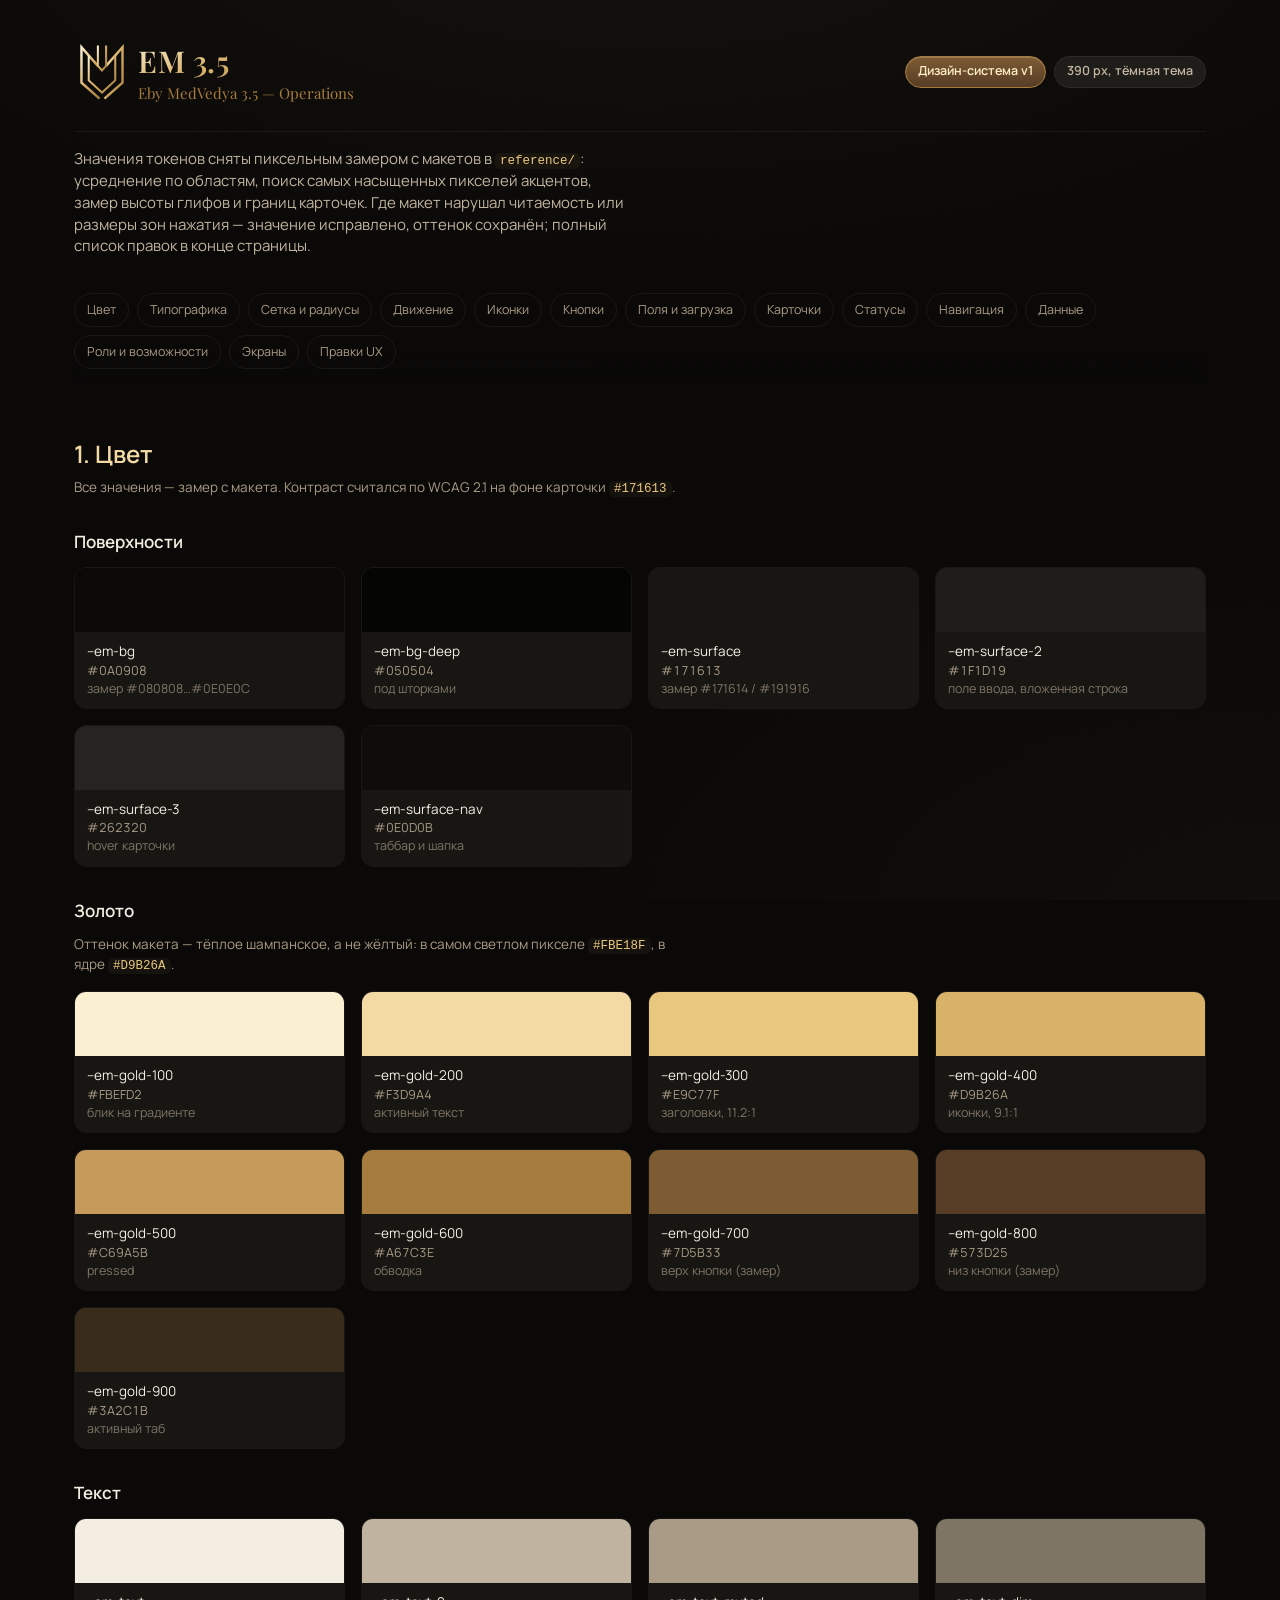
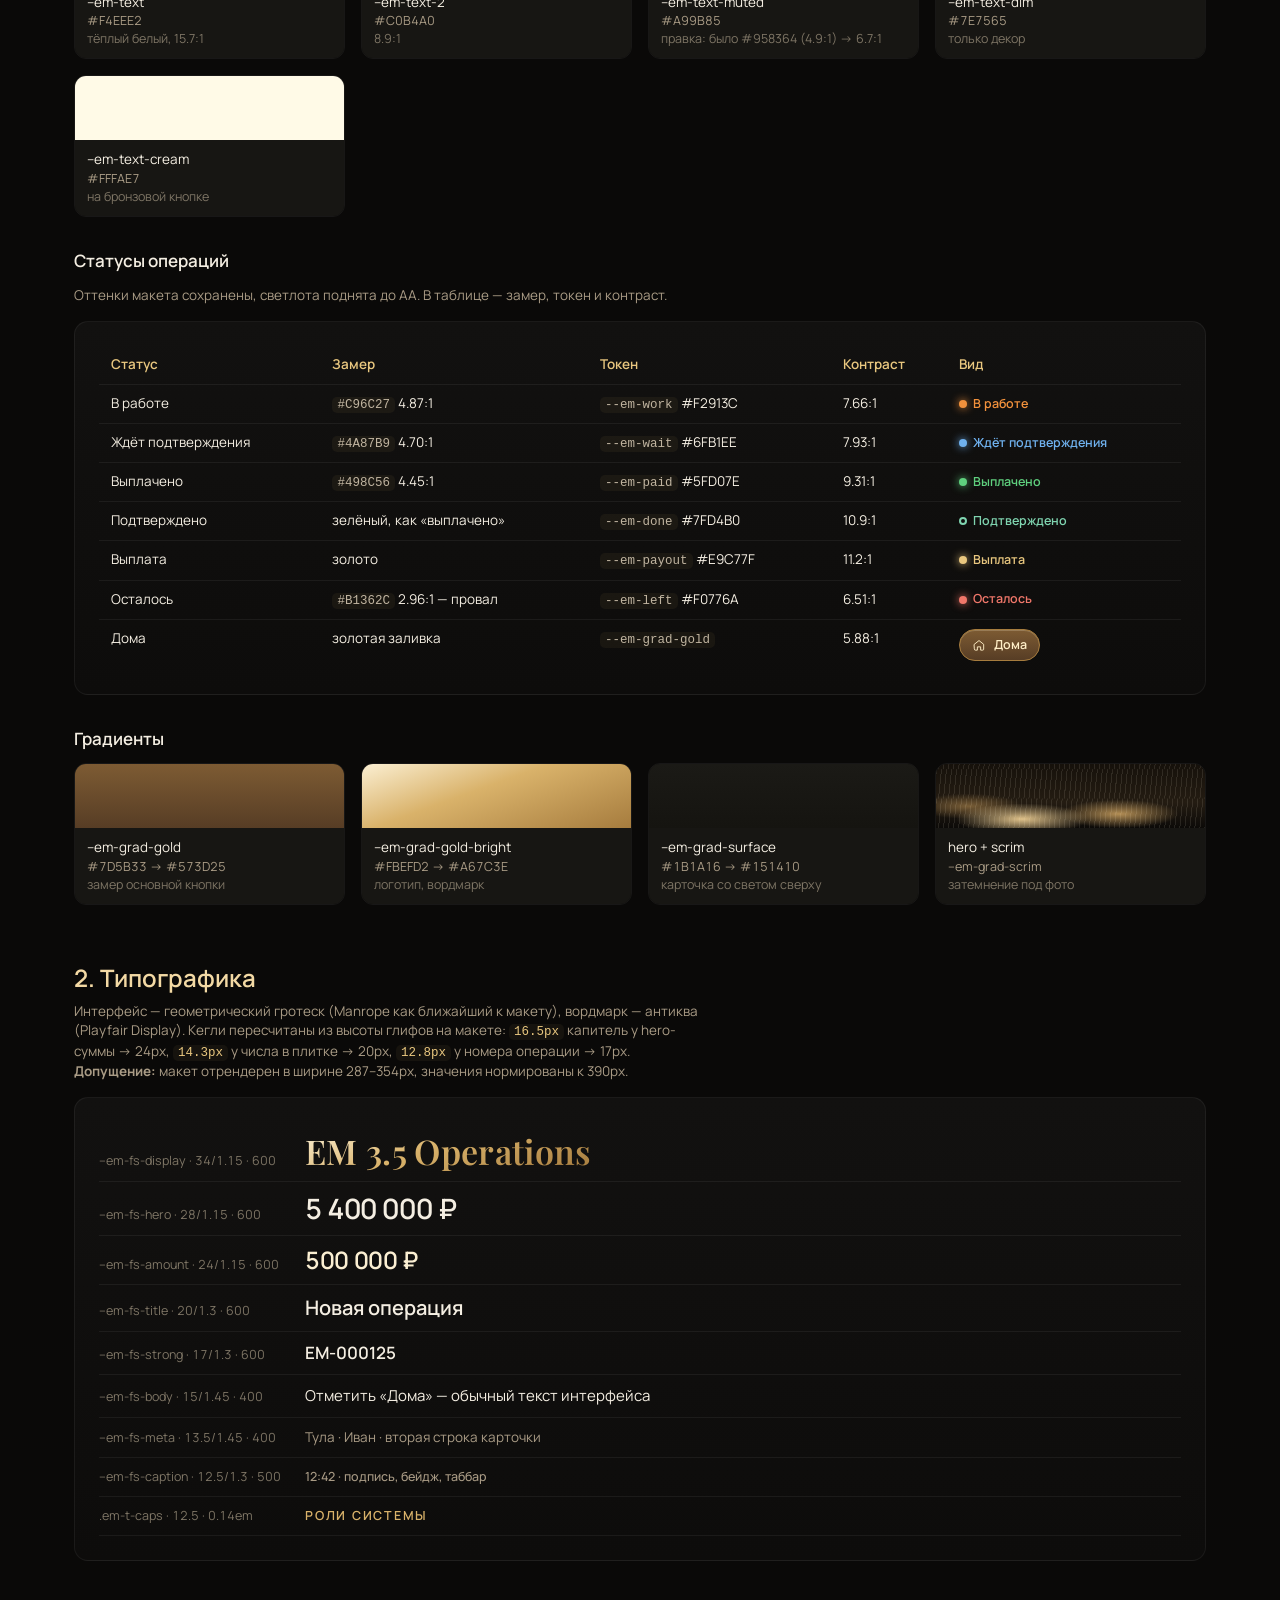
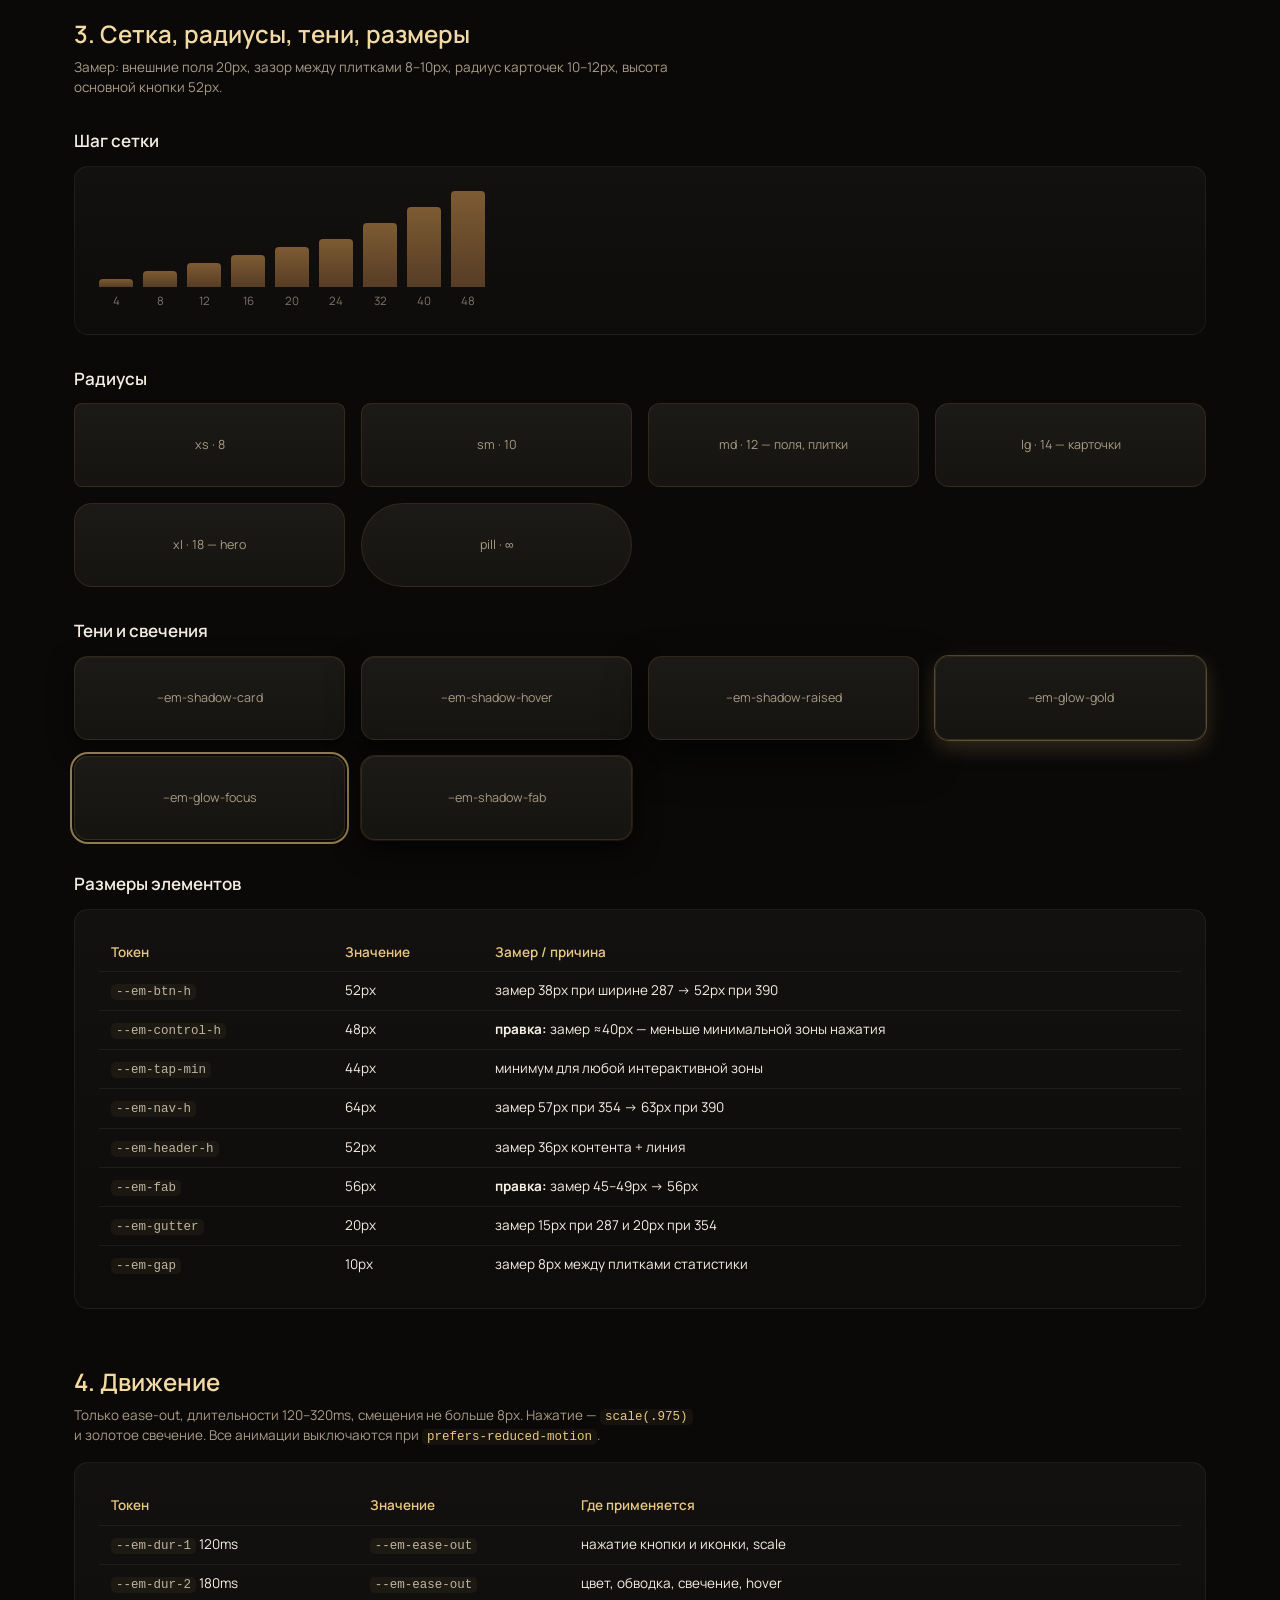
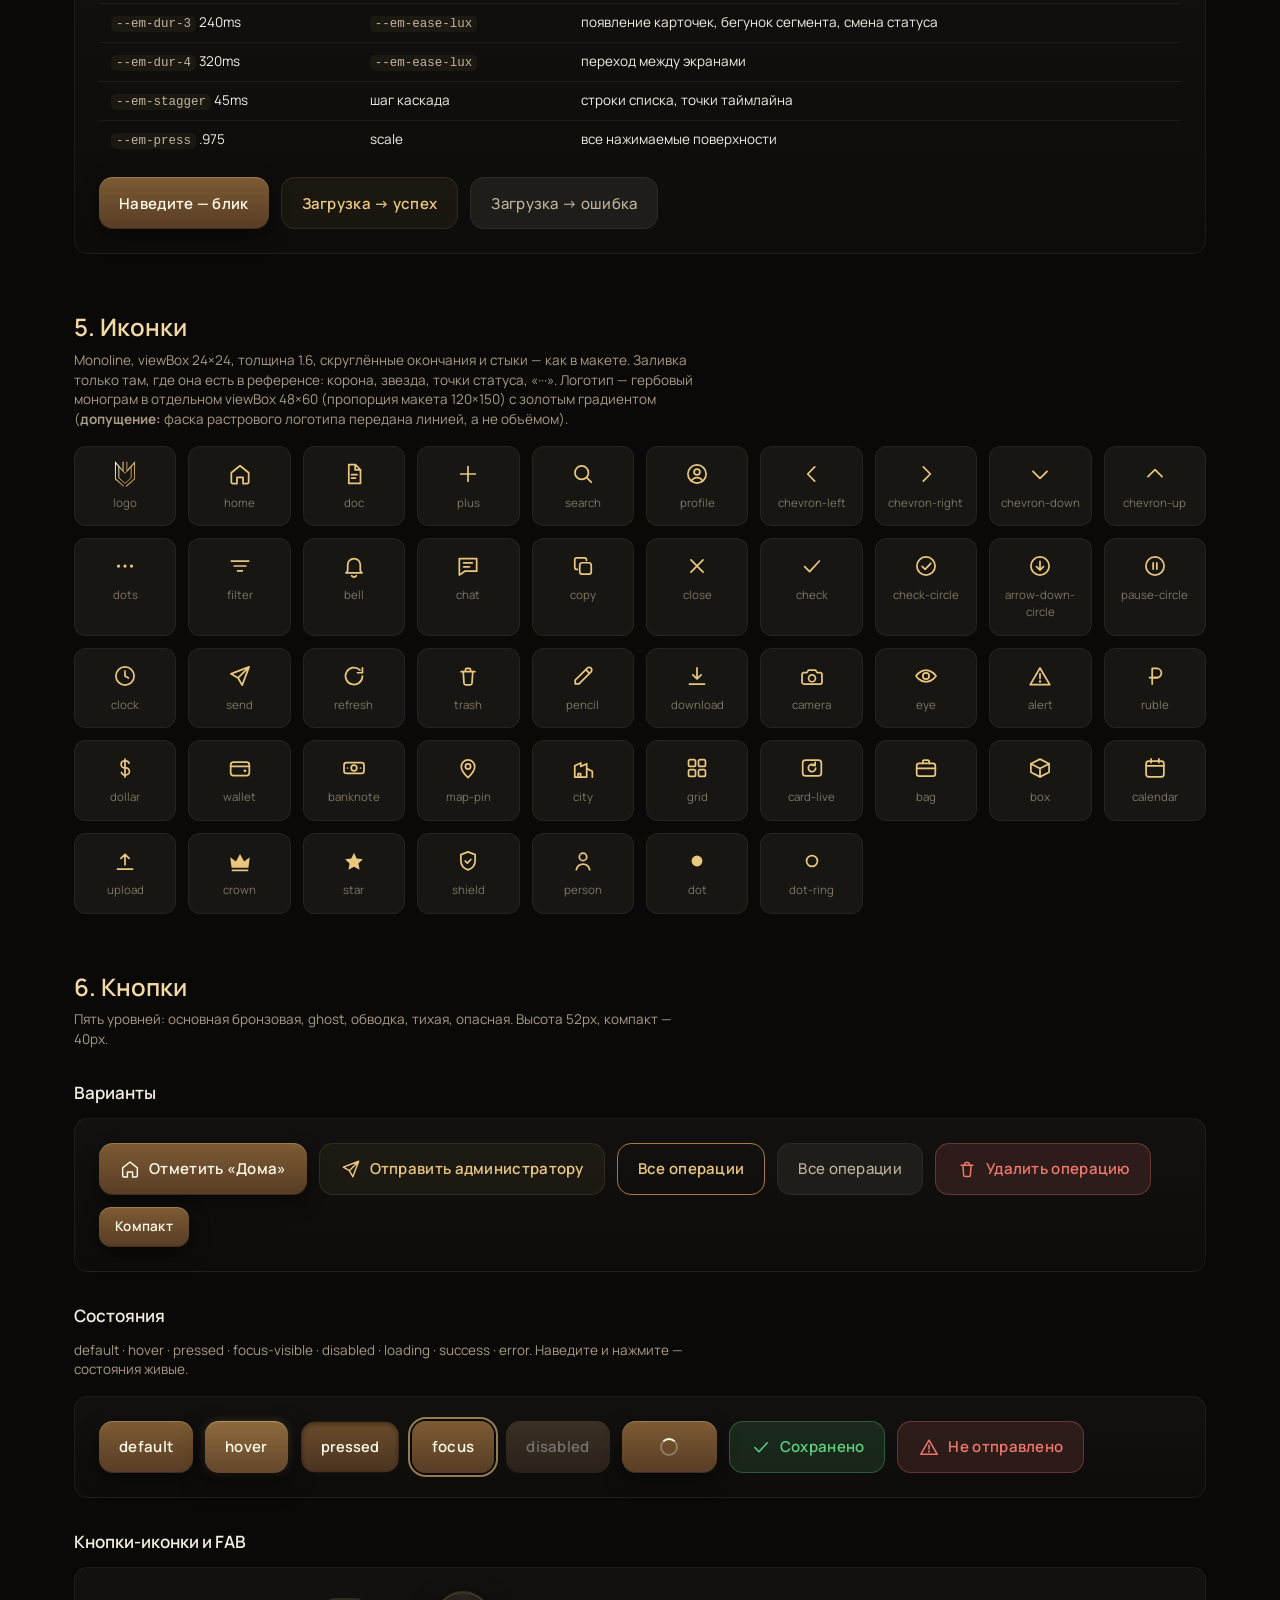
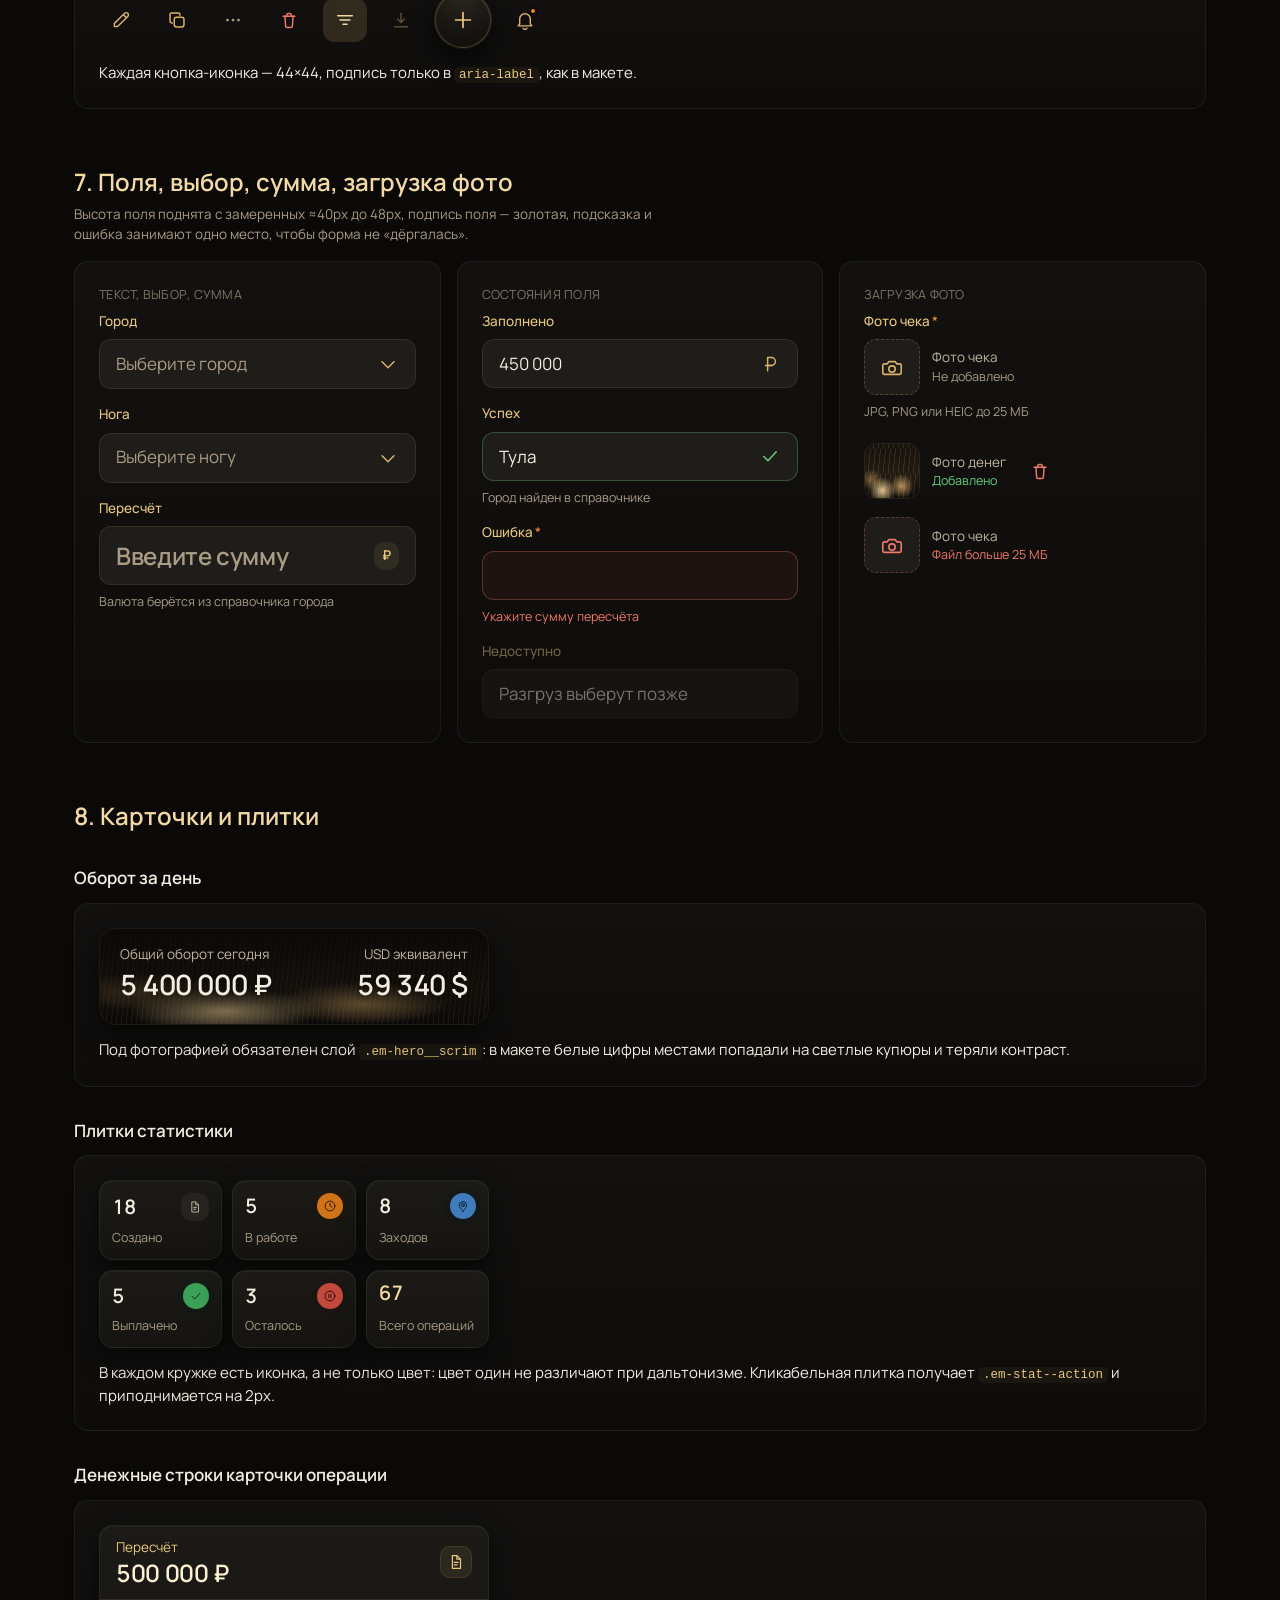
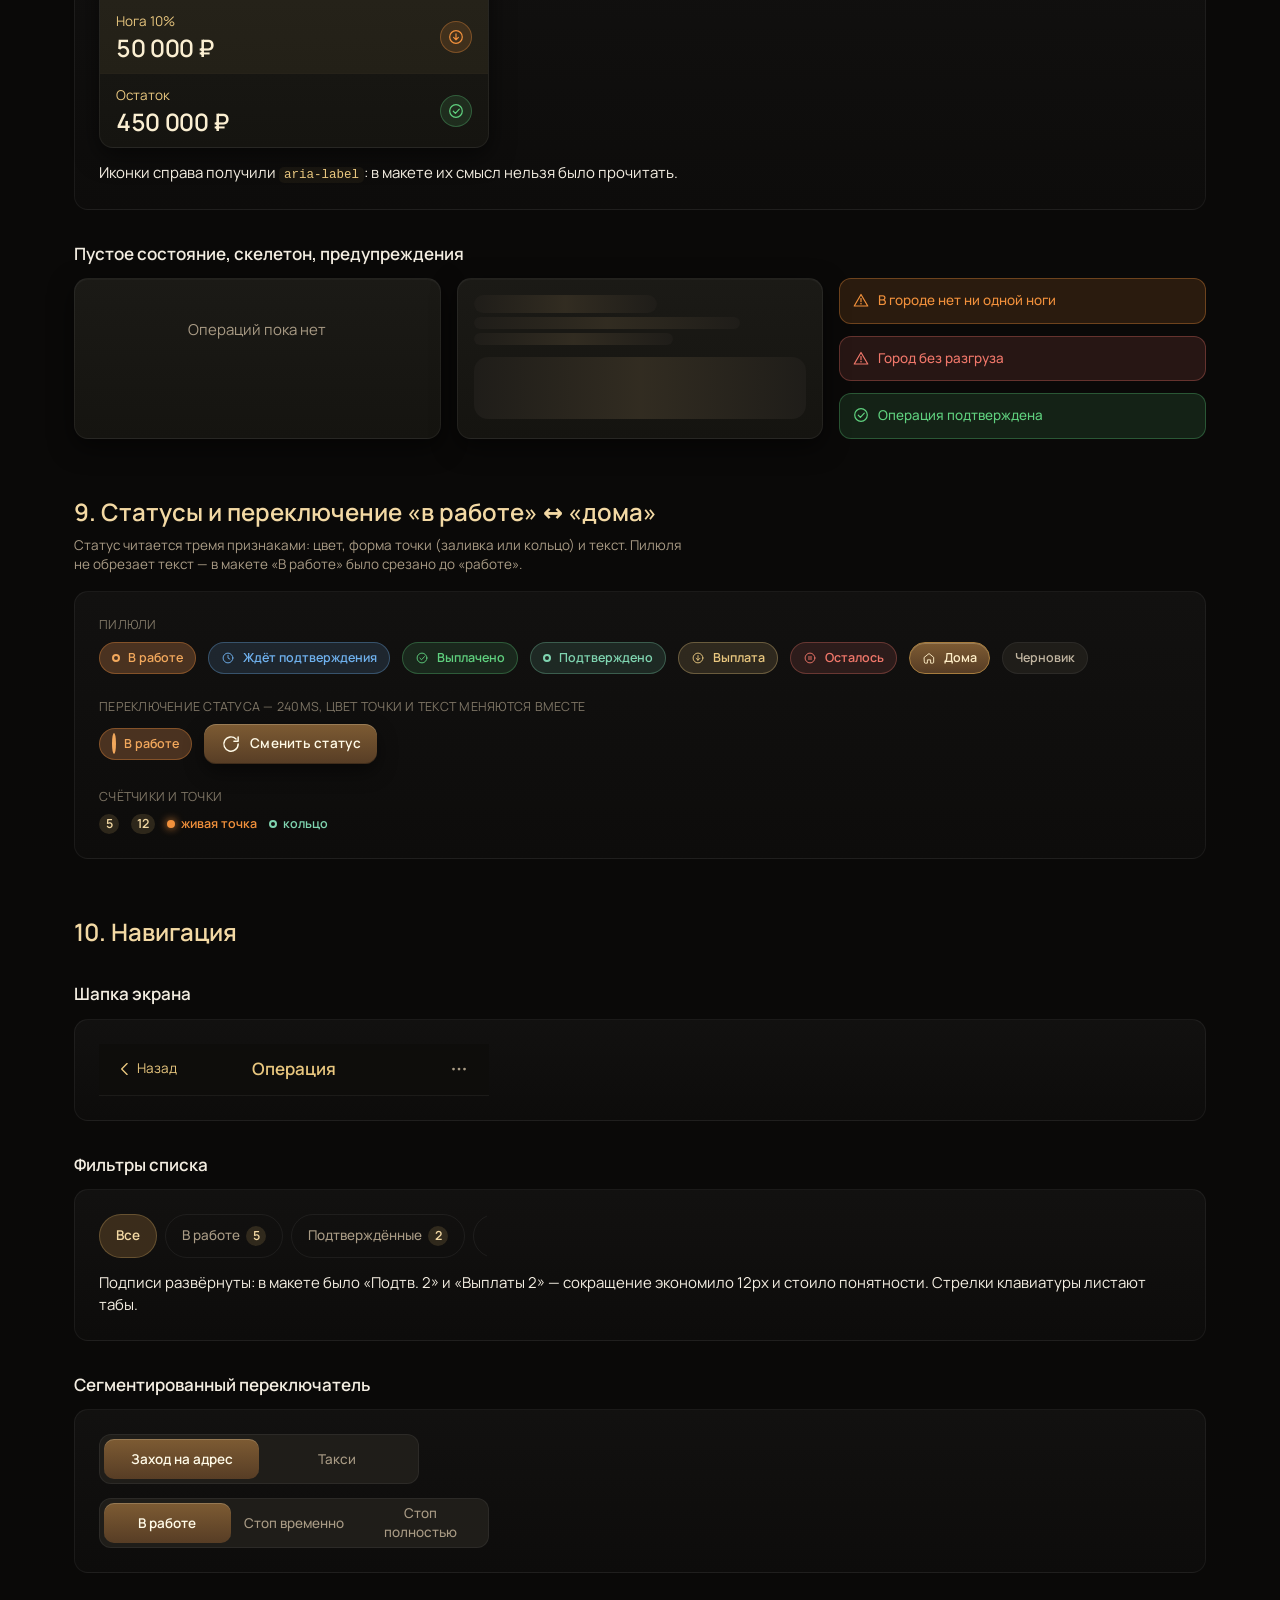
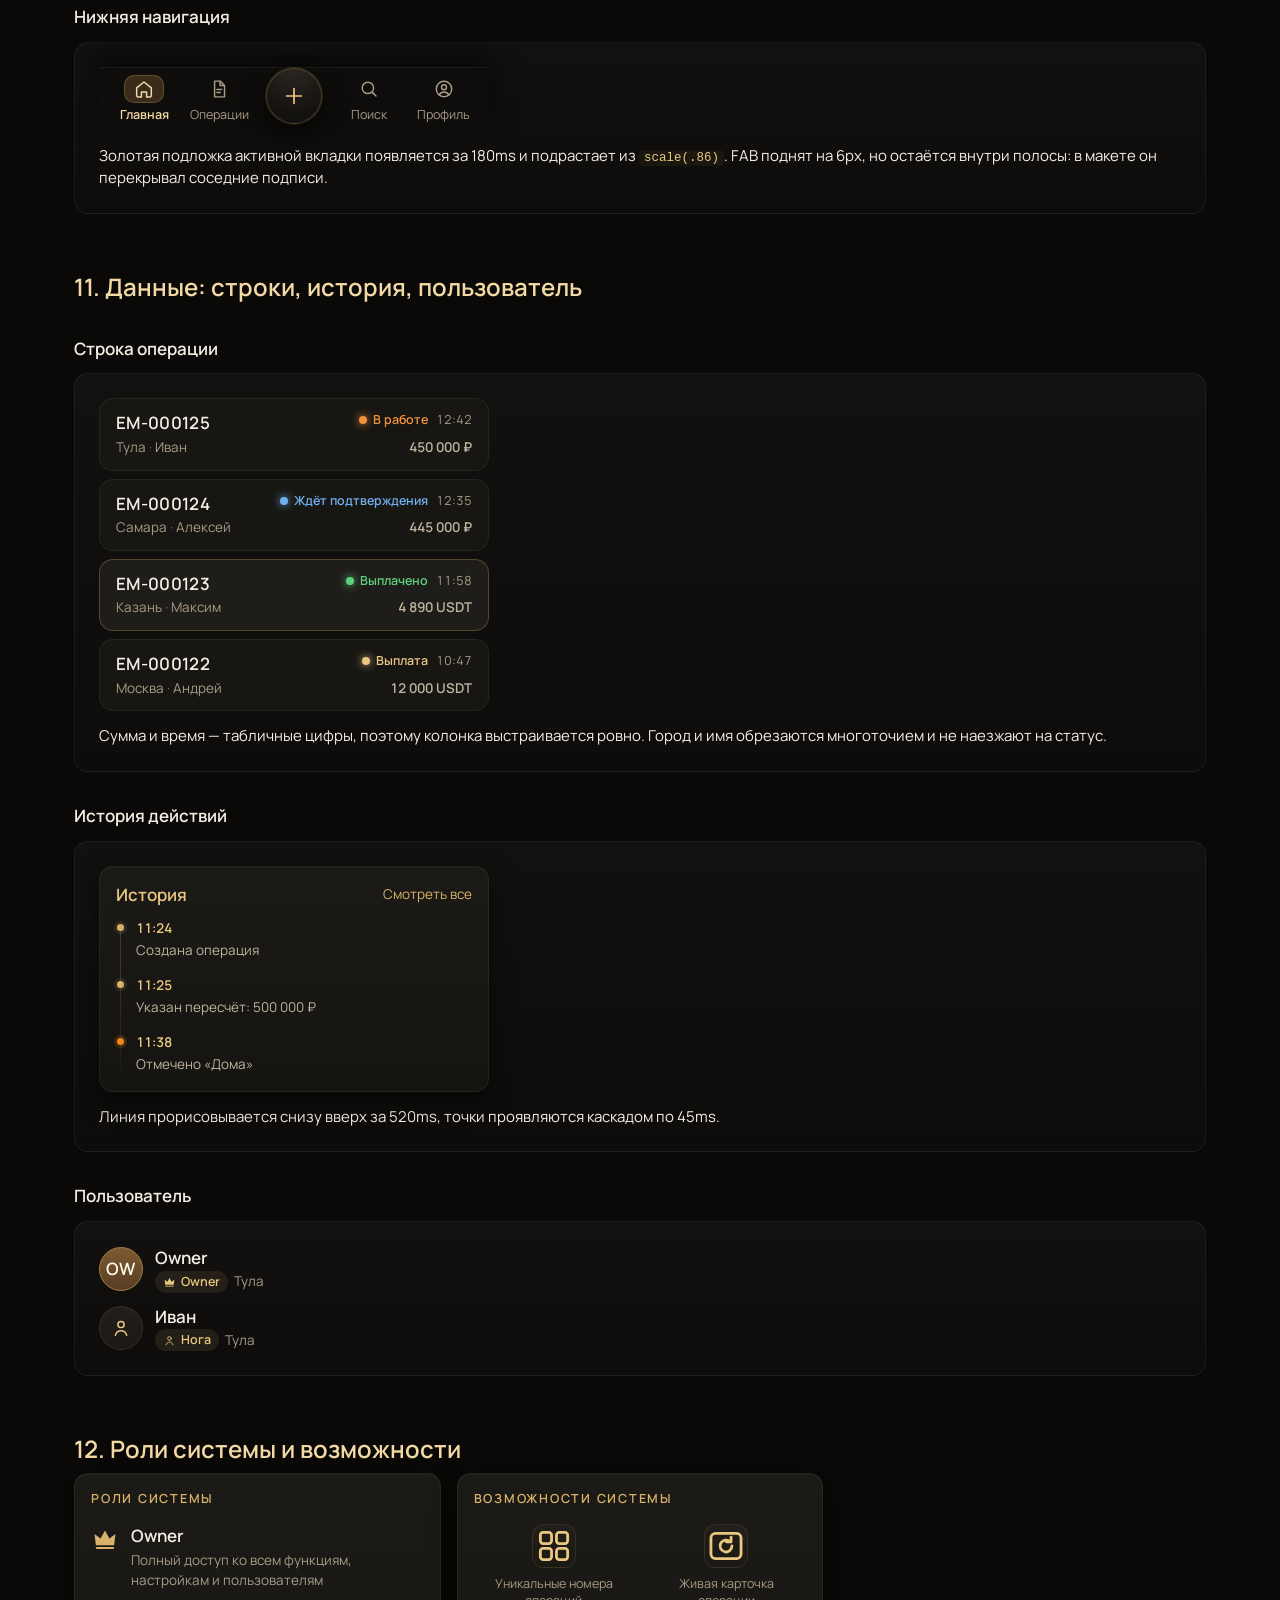
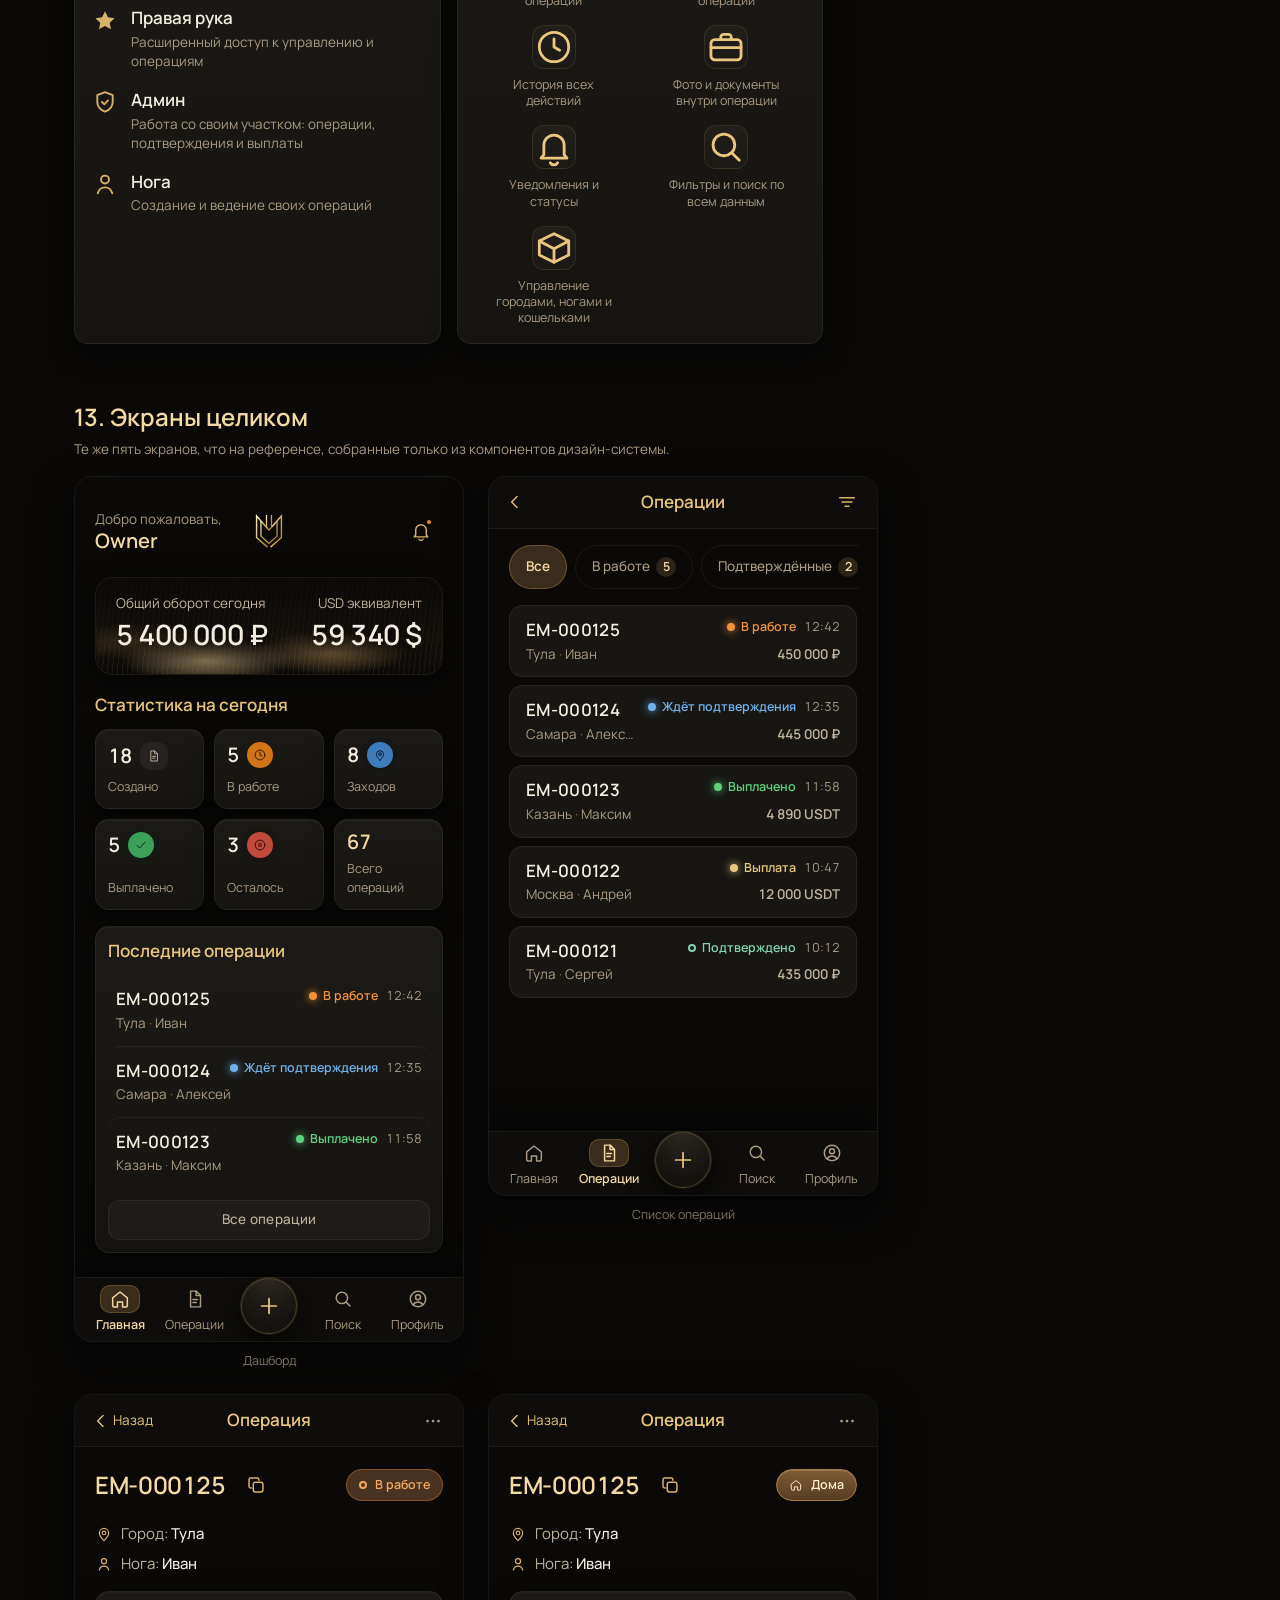
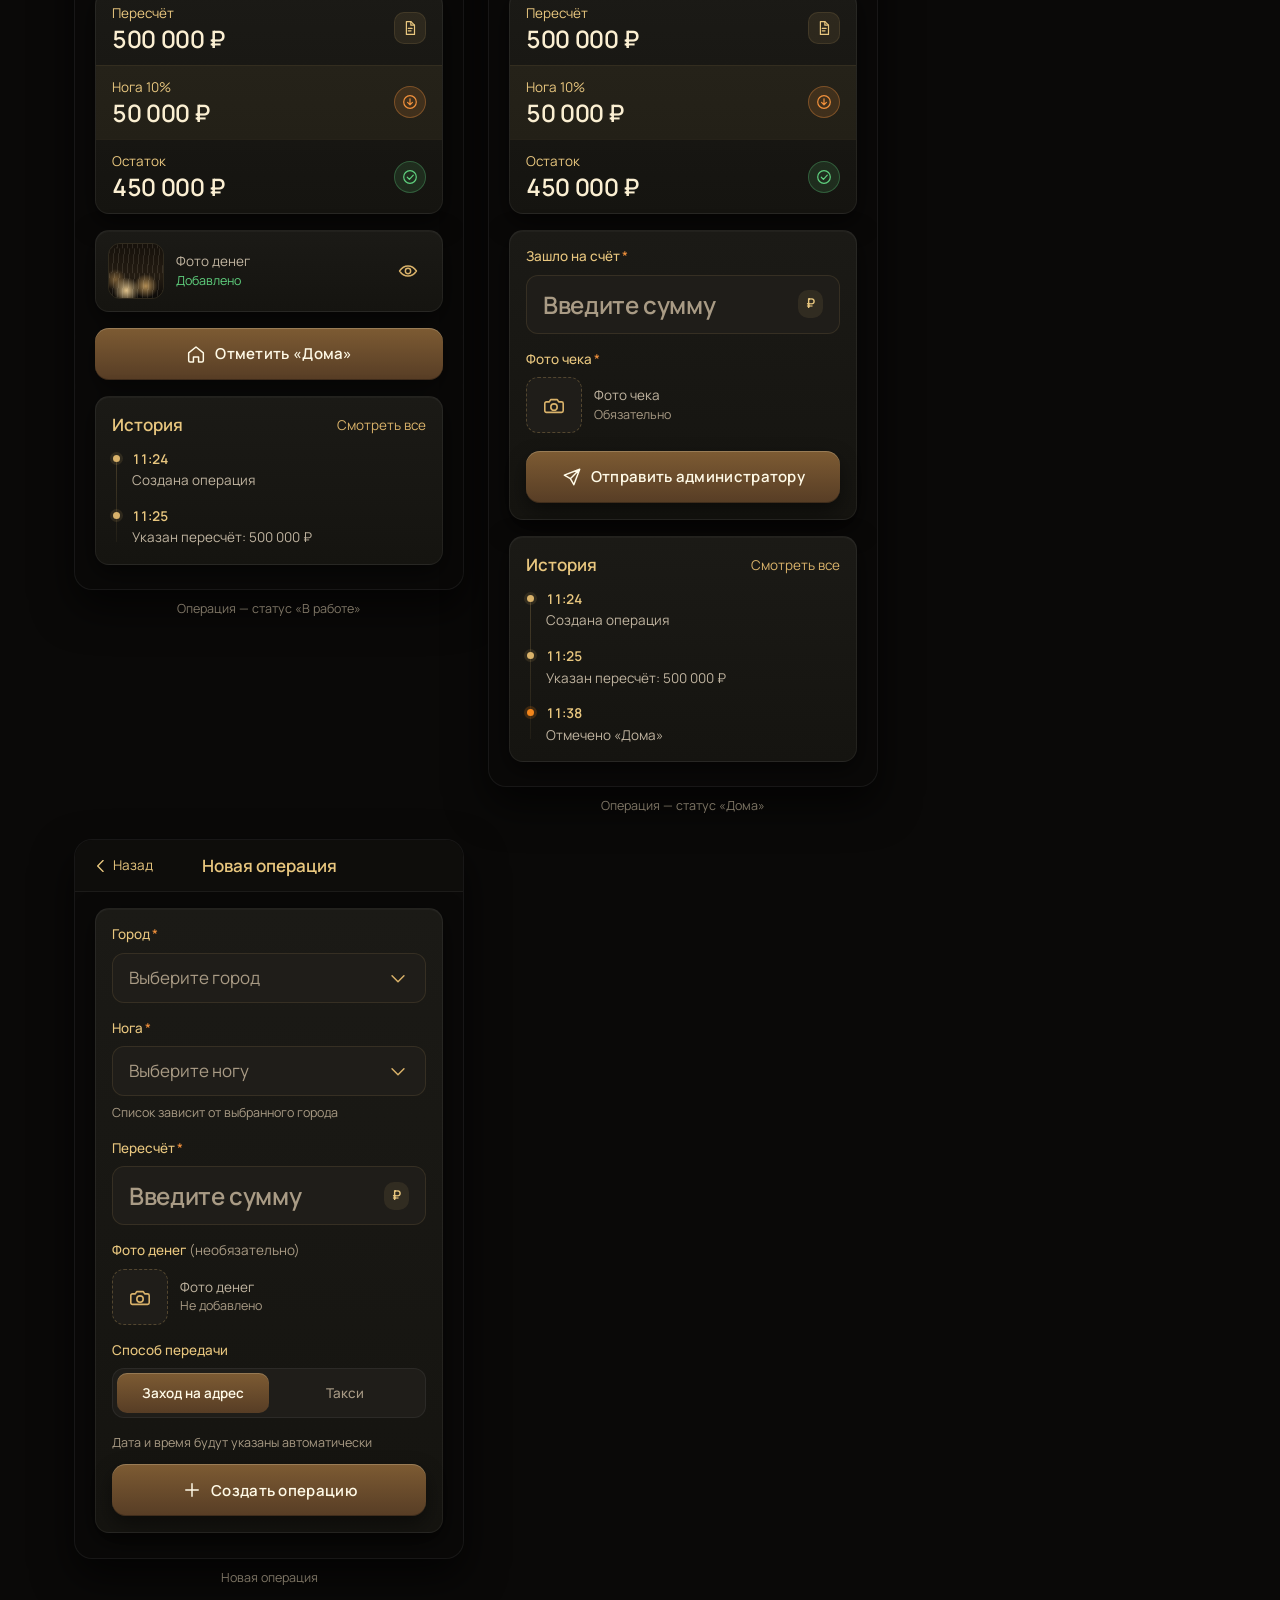
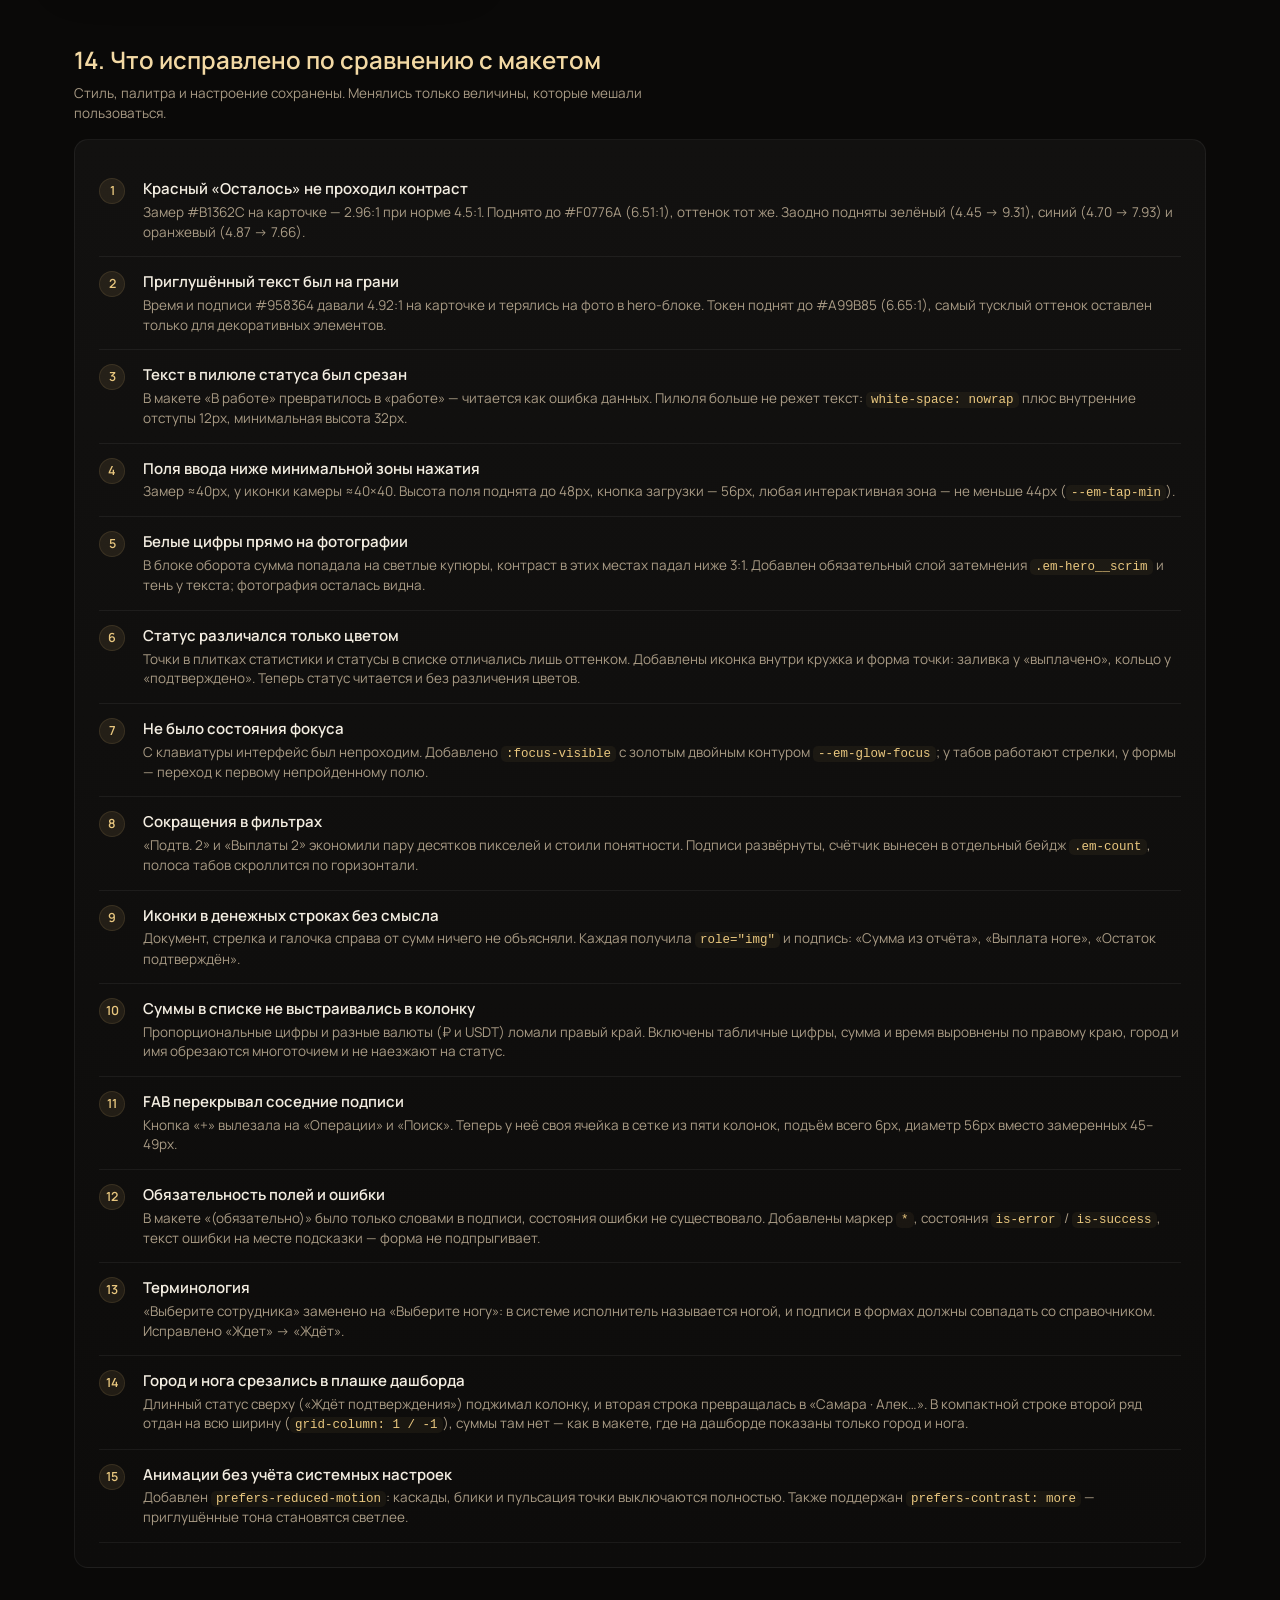
==== commit a0b8dfd9: "Split create object and list objects screens" ====
--- a/design-system/index.html
+++ b/design-system/index.html
@@ -648,7 +648,7 @@
         </div>
         <div class="em-role">
           <span class="em-role__icon" data-em-icon="shield"></span>
-          <div><div class="em-role__name">Администратор</div><div class="em-role__desc">Работа со своим участком: операции, подтверждения и выплаты</div></div>
+          <div><div class="em-role__name">Админ</div><div class="em-role__desc">Работа со своим участком: операции, подтверждения и выплаты</div></div>
         </div>
         <div class="em-role">
           <span class="em-role__icon" data-em-icon="person"></span>
--- a/design-system/tokens.css
+++ b/design-system/tokens.css
@@ -55,6 +55,7 @@
   --em-border:          rgba(217, 178, 106, .12);
   --em-border-strong:   rgba(217, 178, 106, .28);
   --em-divider:         rgba(217, 178, 106, .08);
+  --em-line:            1px;    /* толщина стандартной обводки */
 
   /* ---------- 5. Статусы операций ------------------------------
      Замер / правка (контраст на --em-surface):
--- a/design-system/base.css
+++ b/design-system/base.css
@@ -29,6 +29,11 @@
 h1, h2, h3, h4, p, figure { margin: 0; }
 ul, ol { margin: 0; padding: 0; list-style: none; }
 img, svg, video { display: block; max-width: 100%; }
+
+/* [hidden] в UA-стилях слабее авторского display:flex/grid
+   (например .em-stack). Без !important атрибут hidden
+   визуально не работает — skeleton чата «залипал» после загрузки. */
+[hidden] { display: none !important; }
 
 button, input, select, textarea {
   font: inherit;
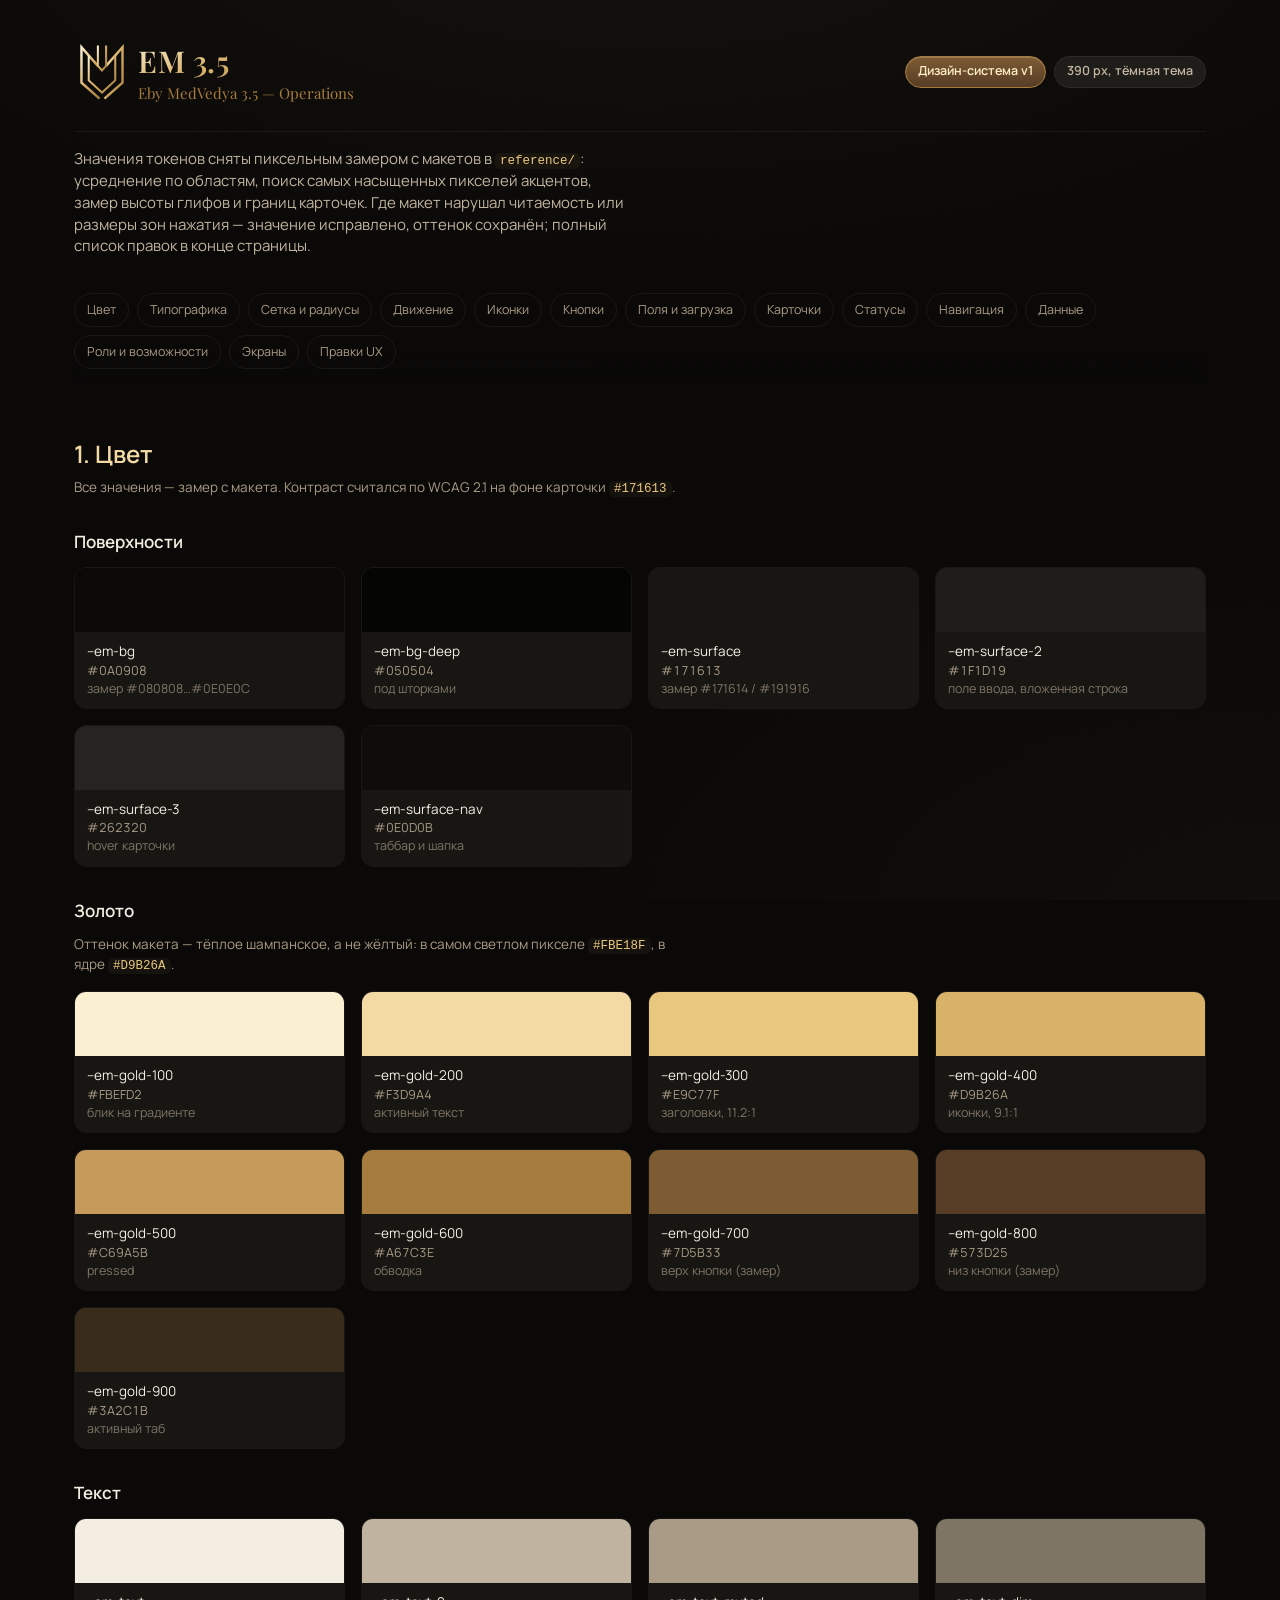
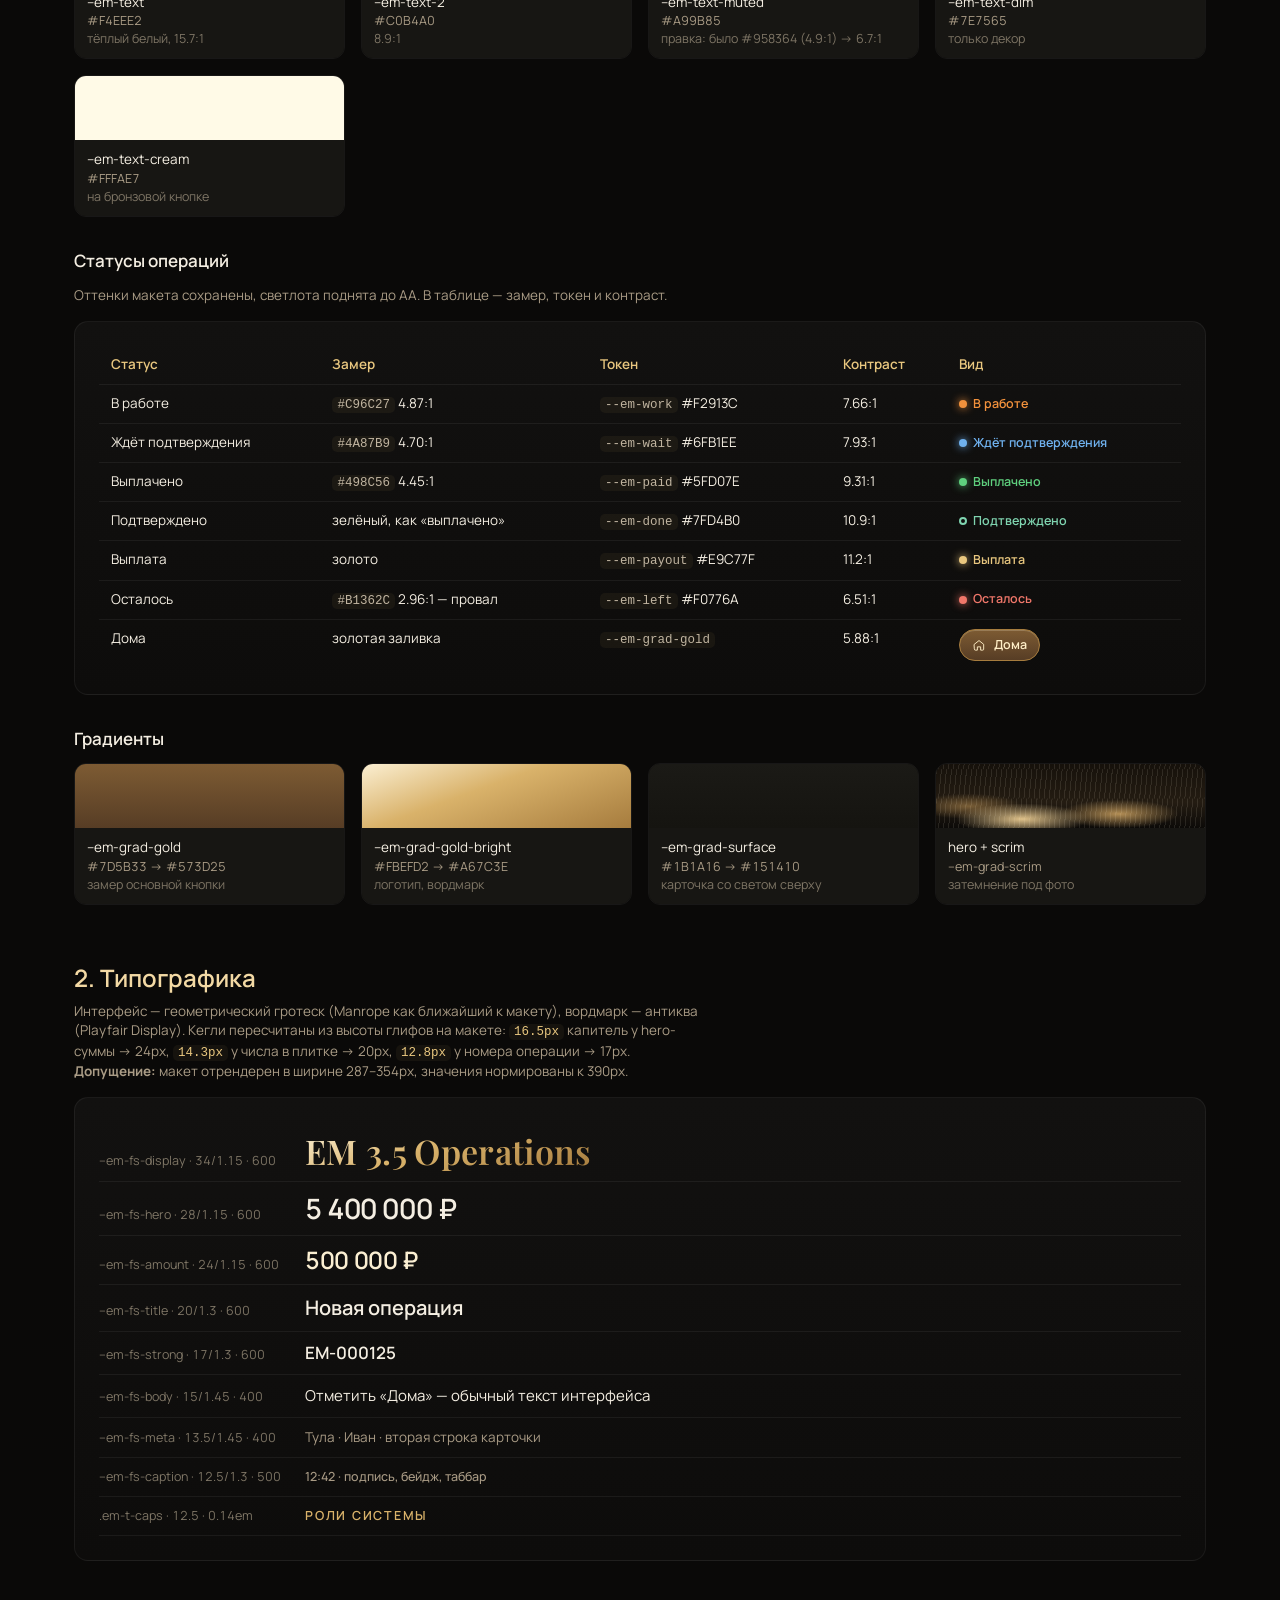
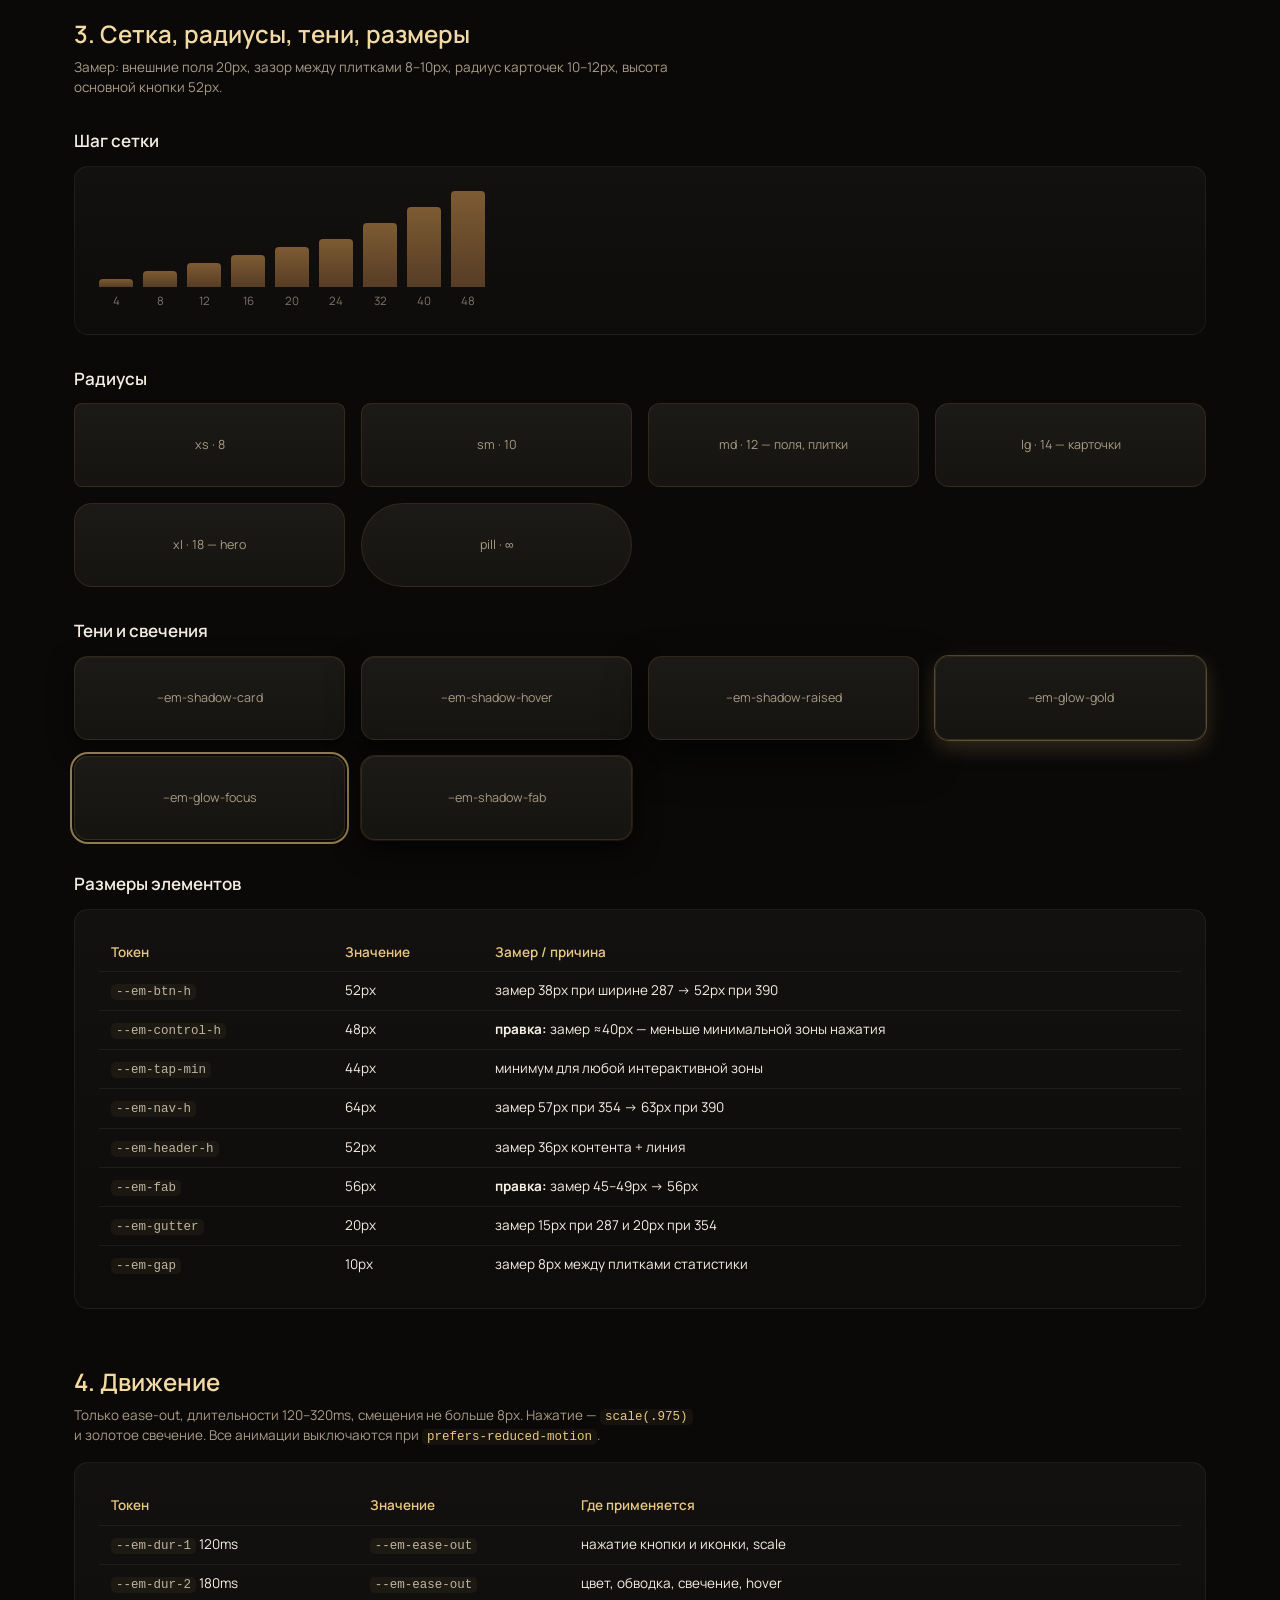
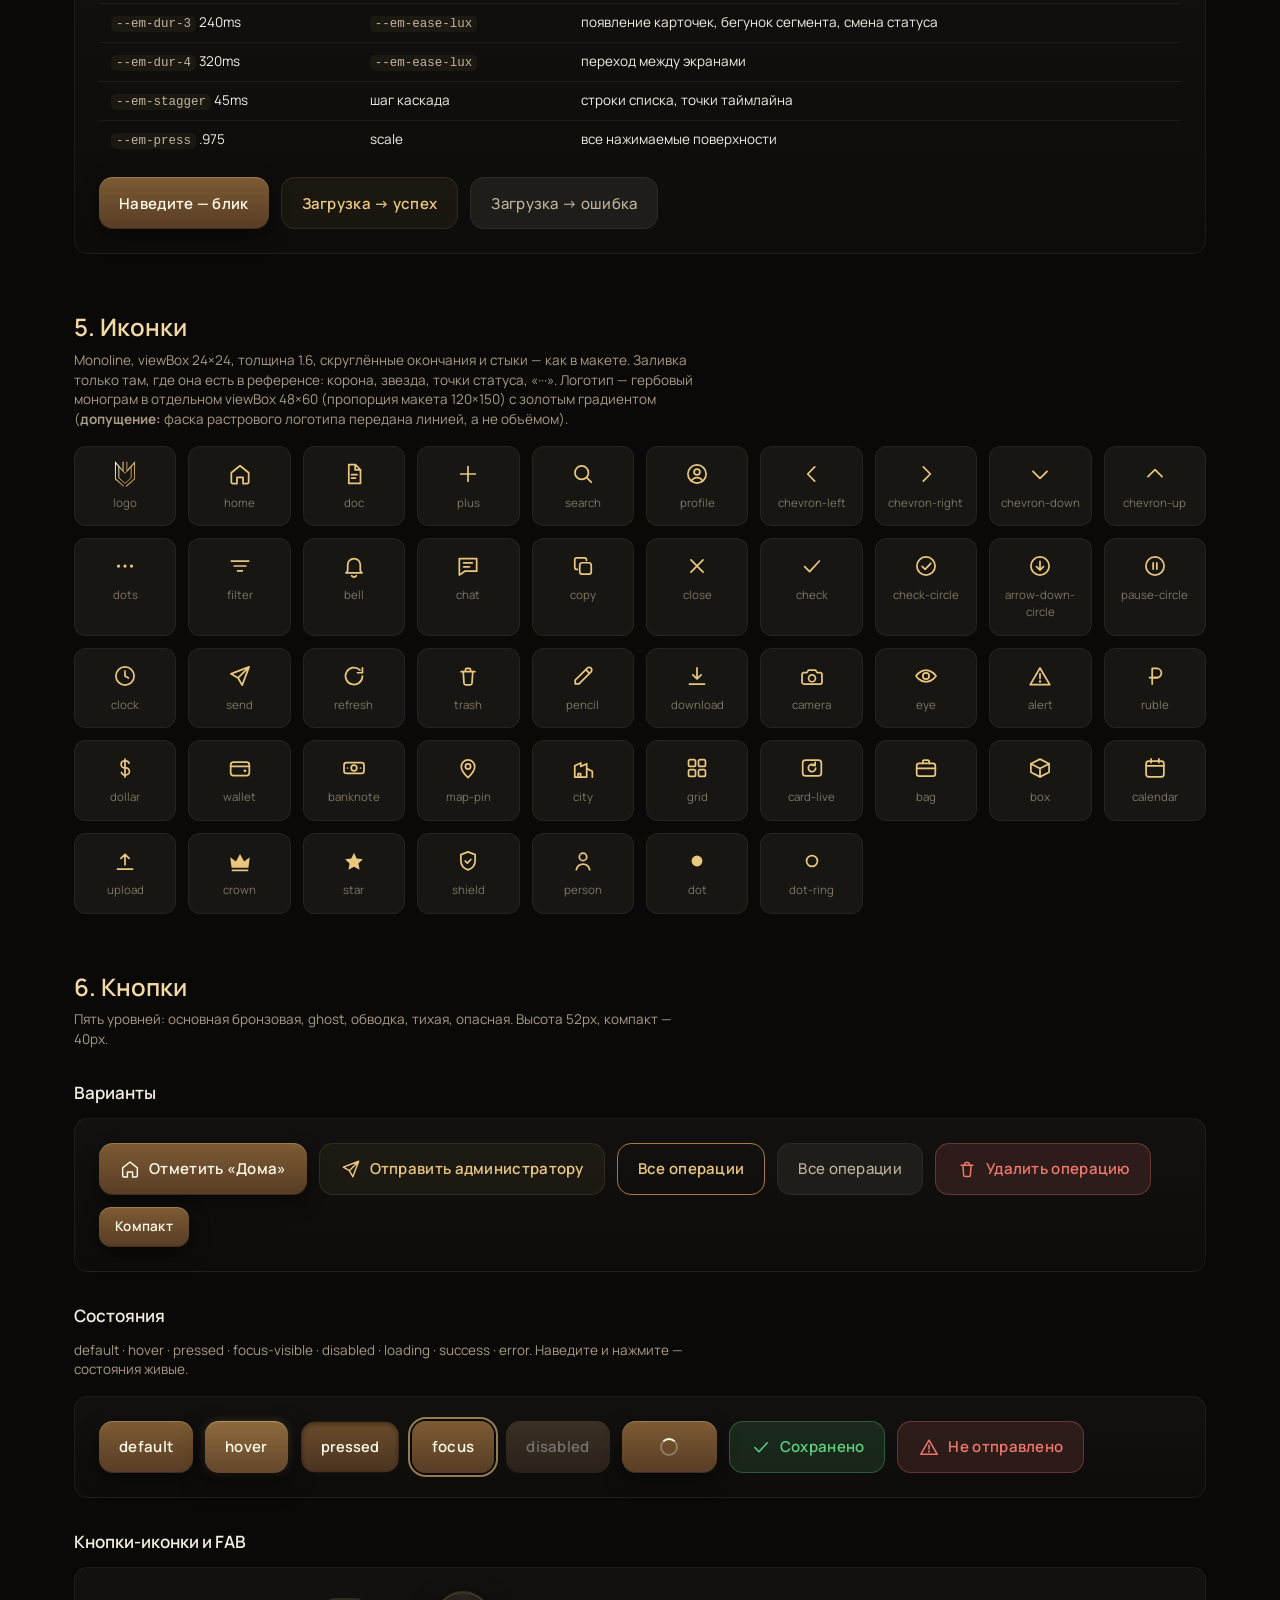
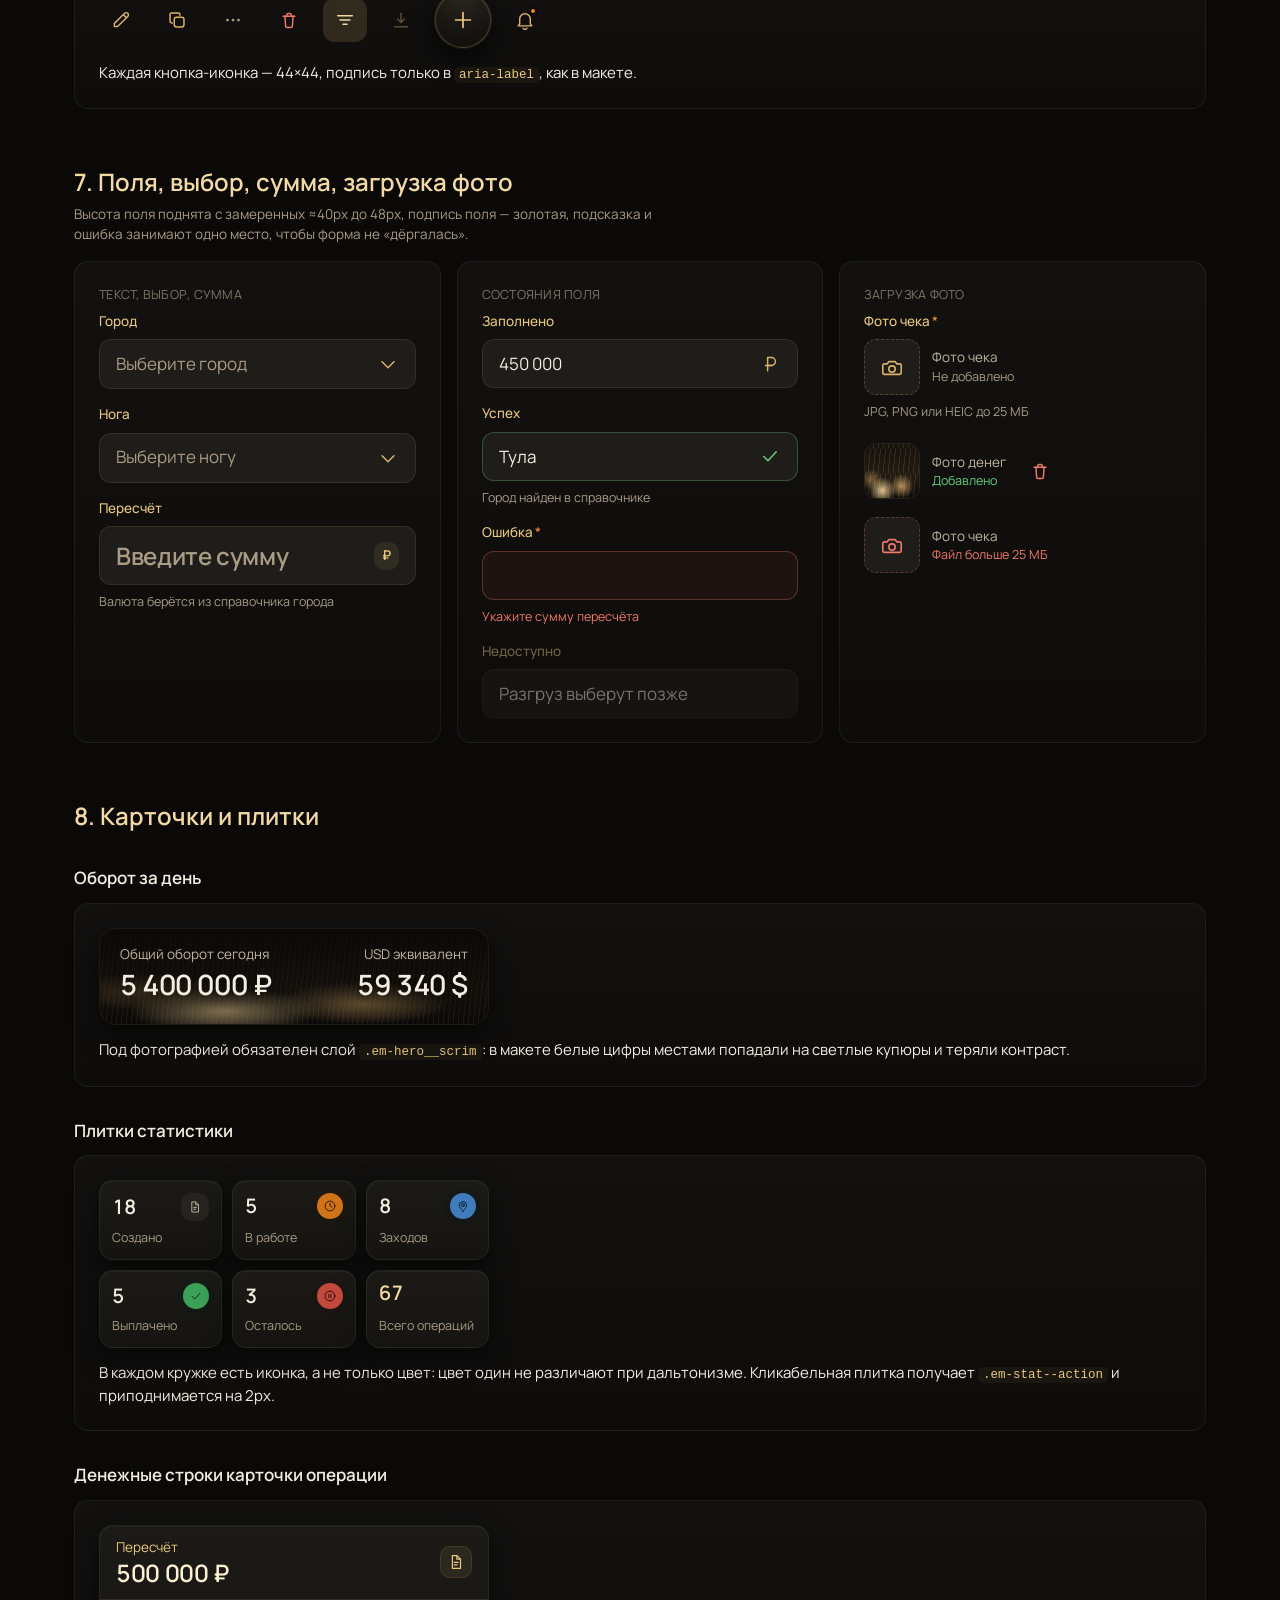
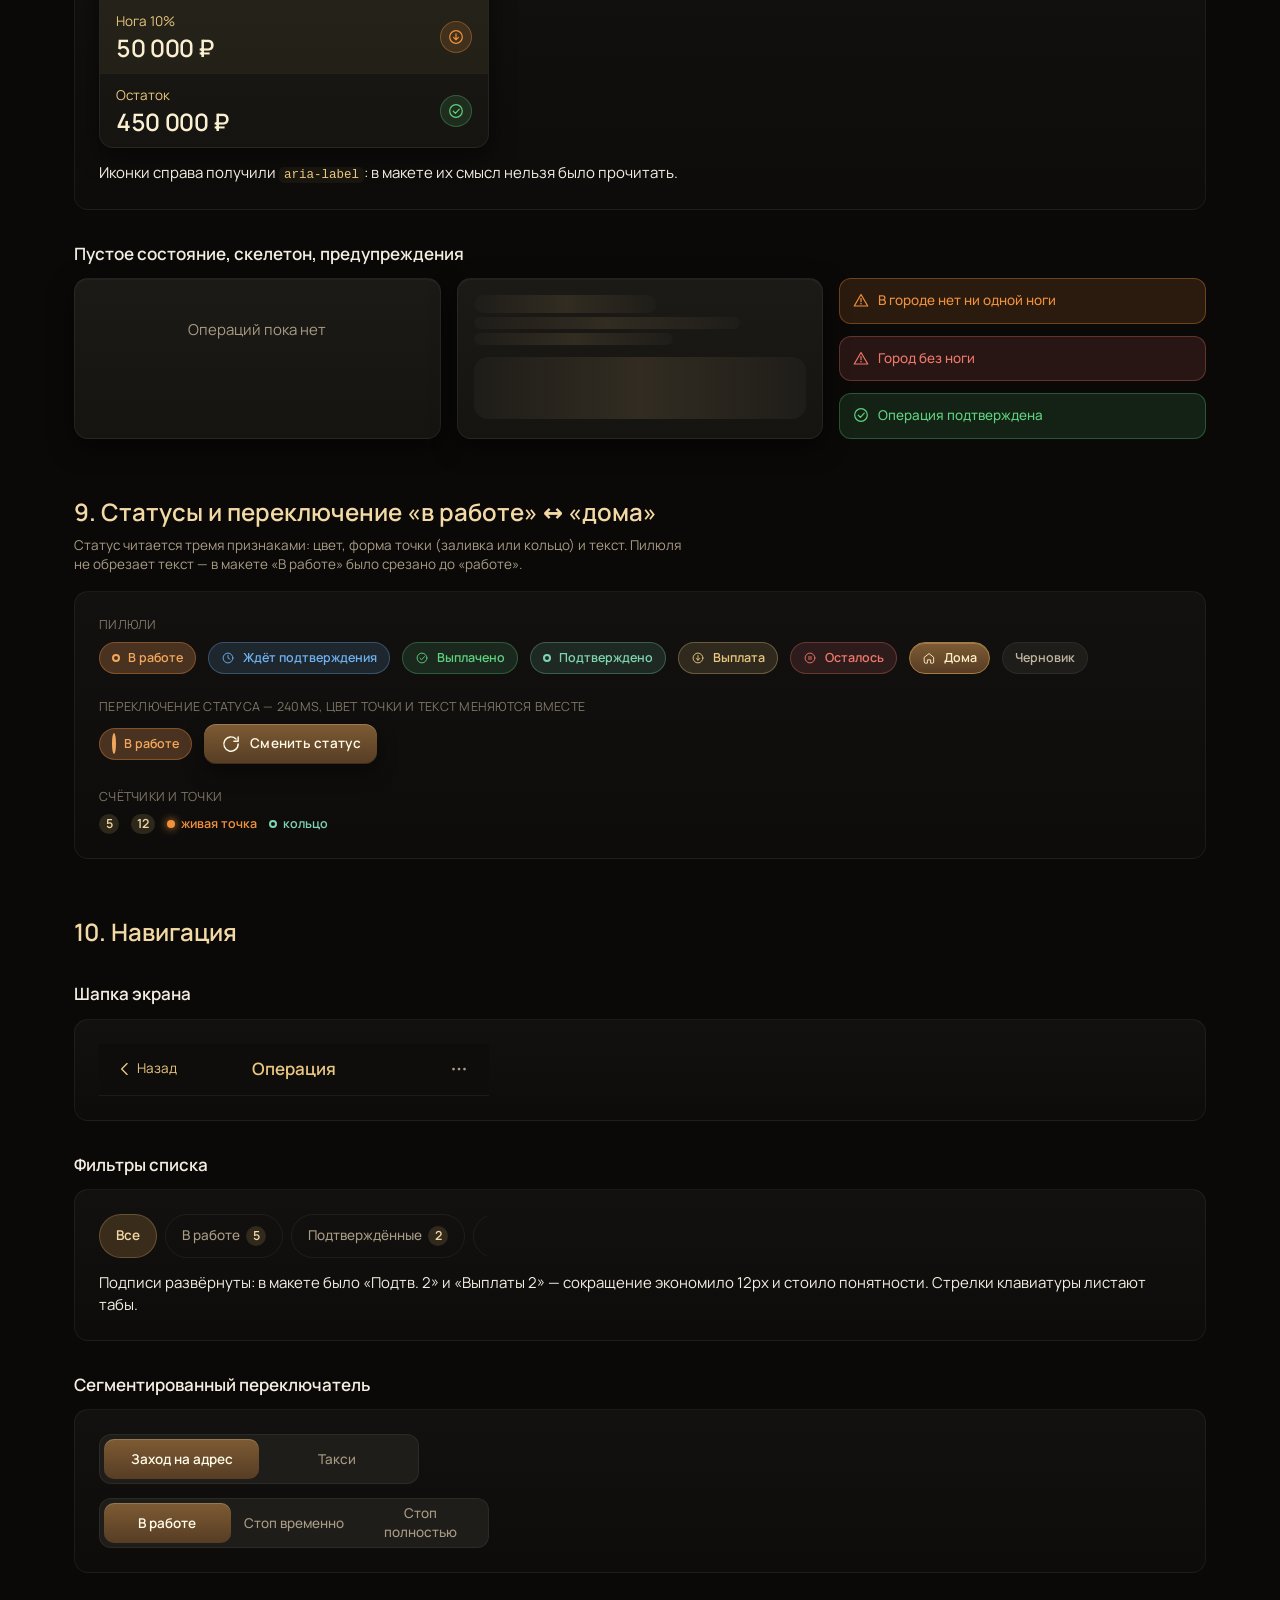
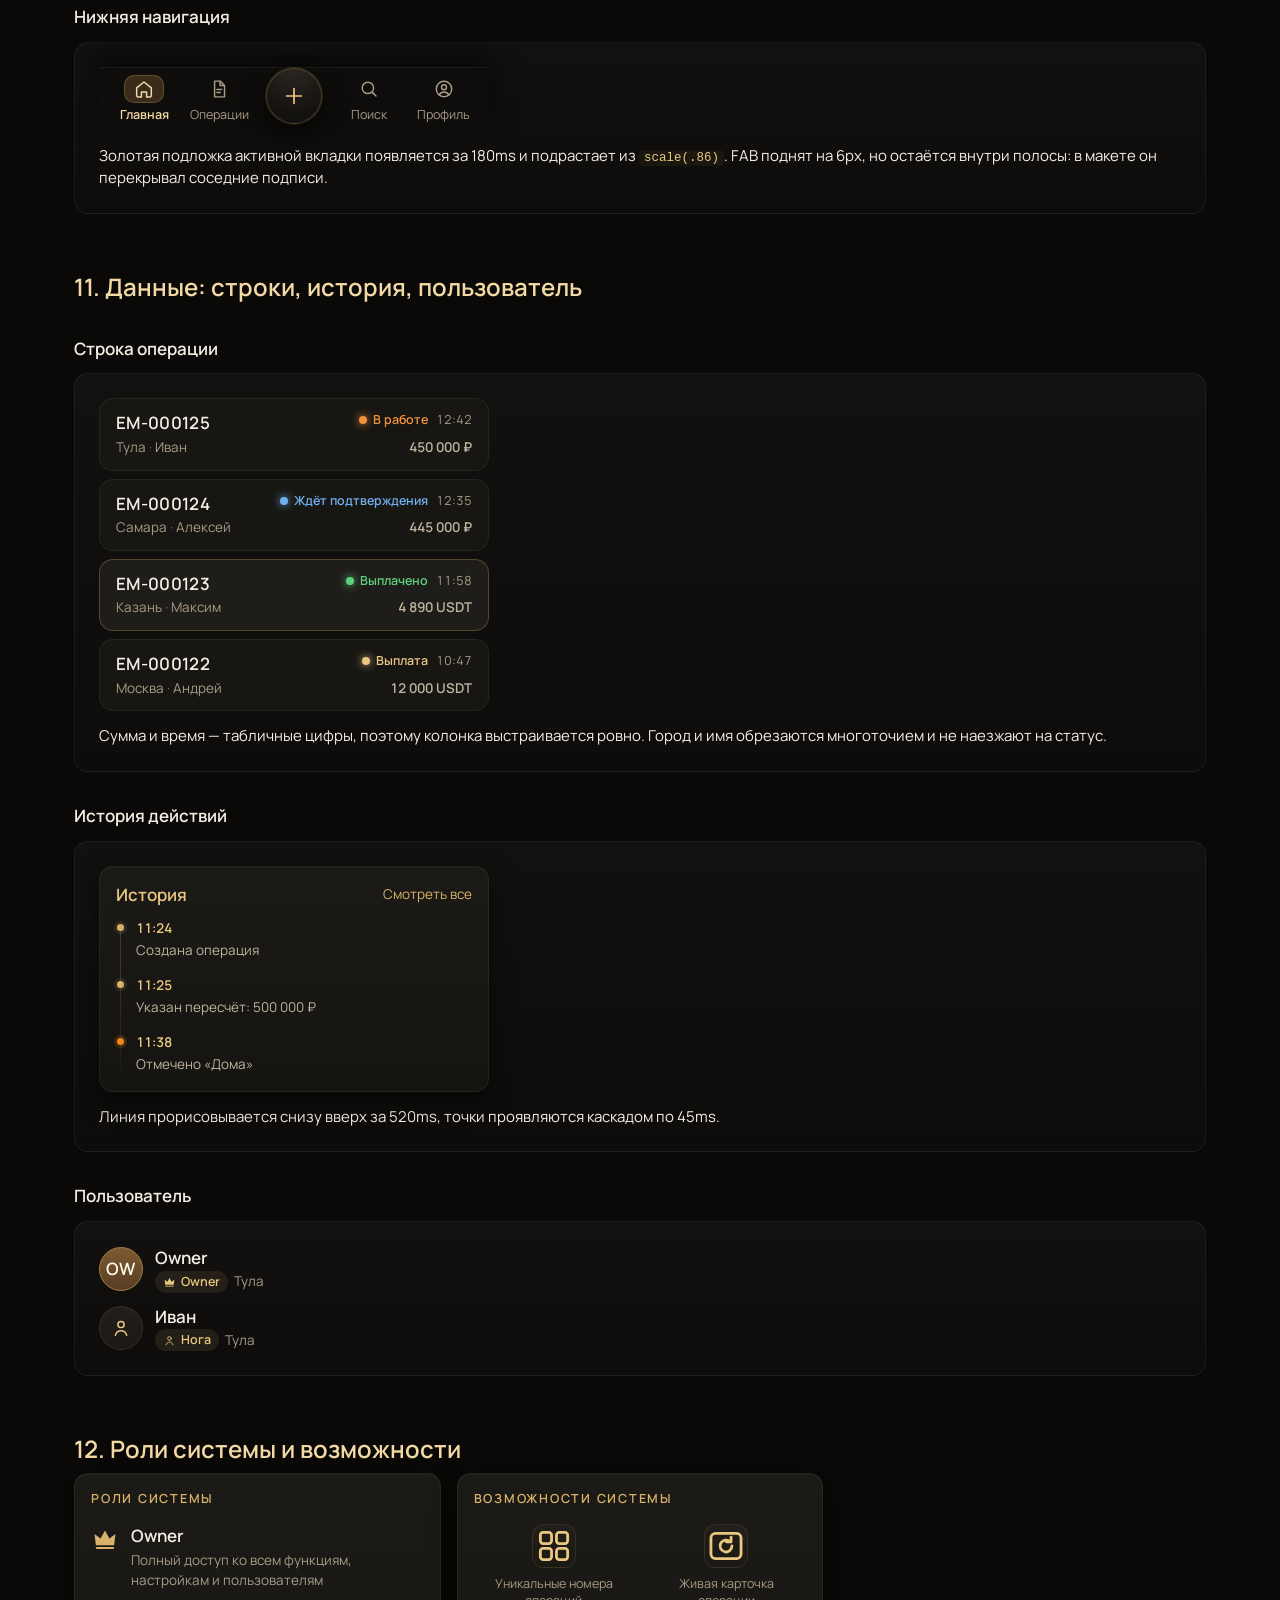
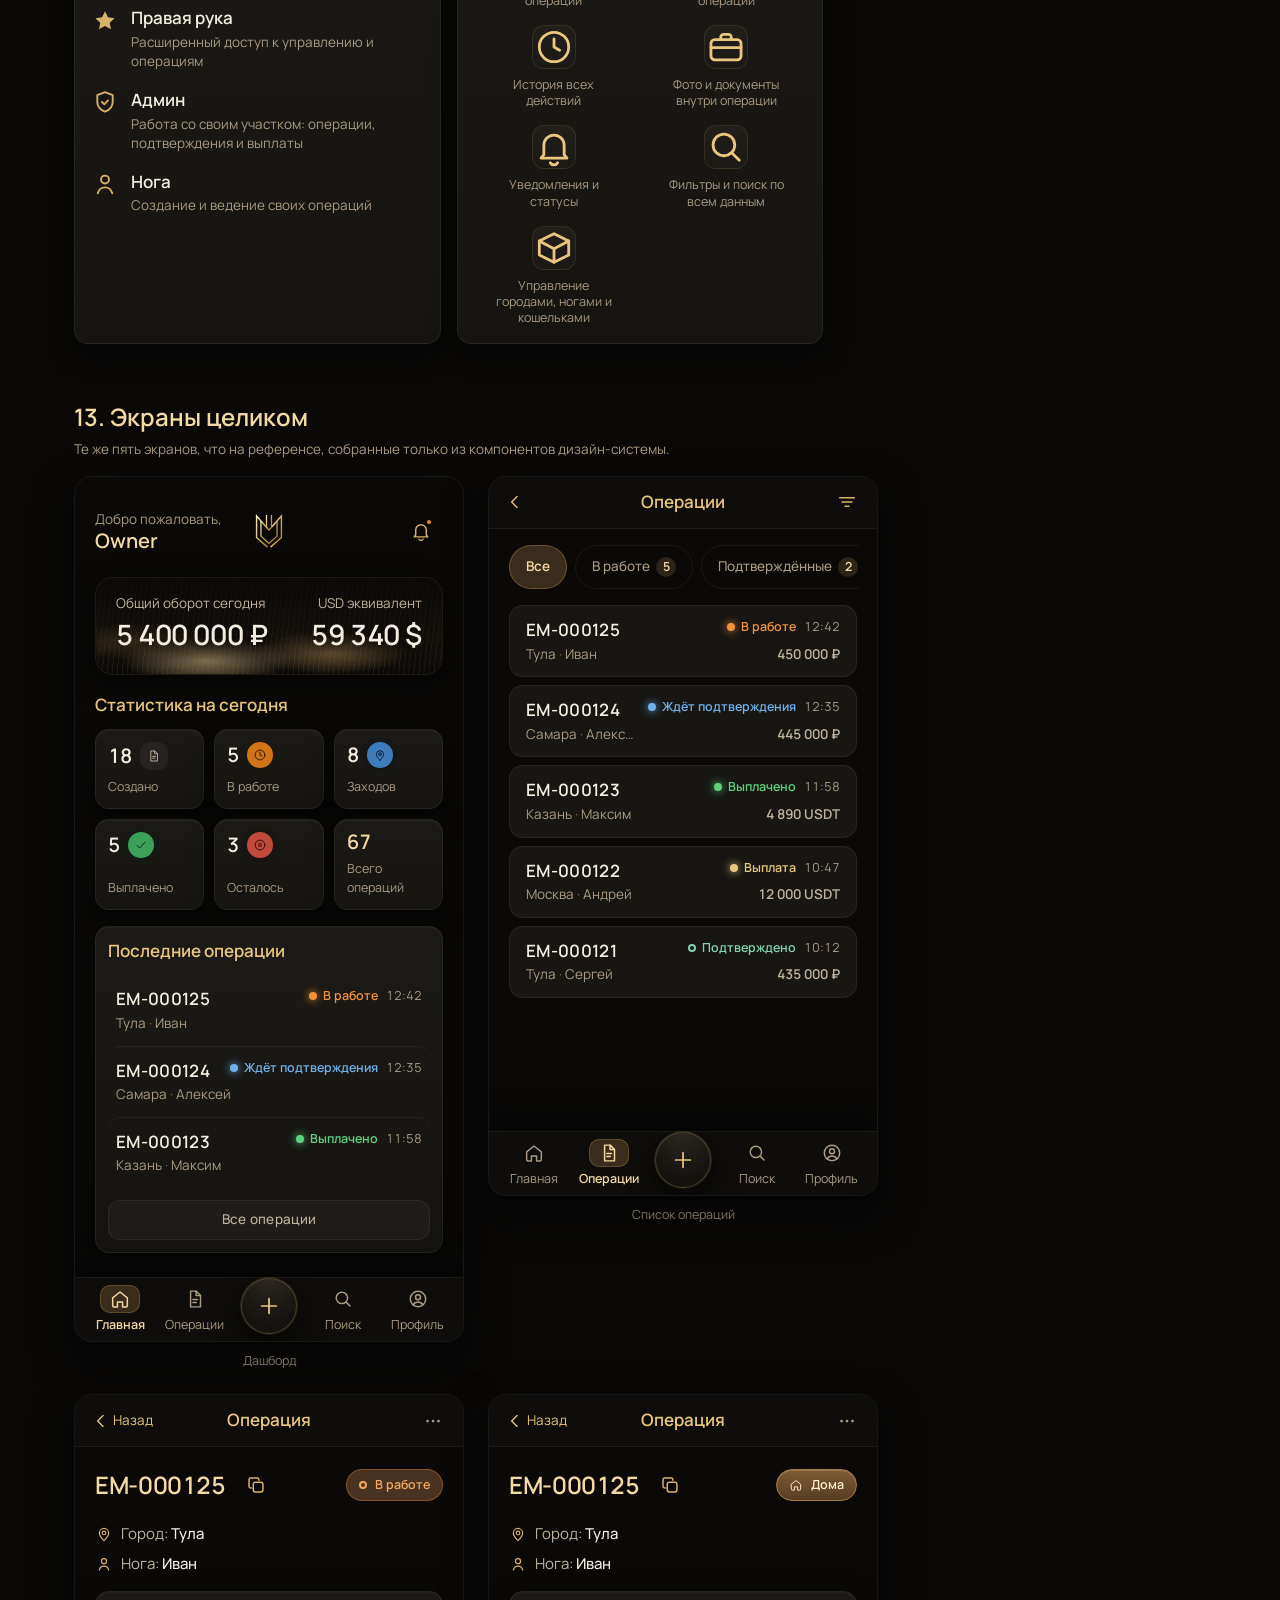
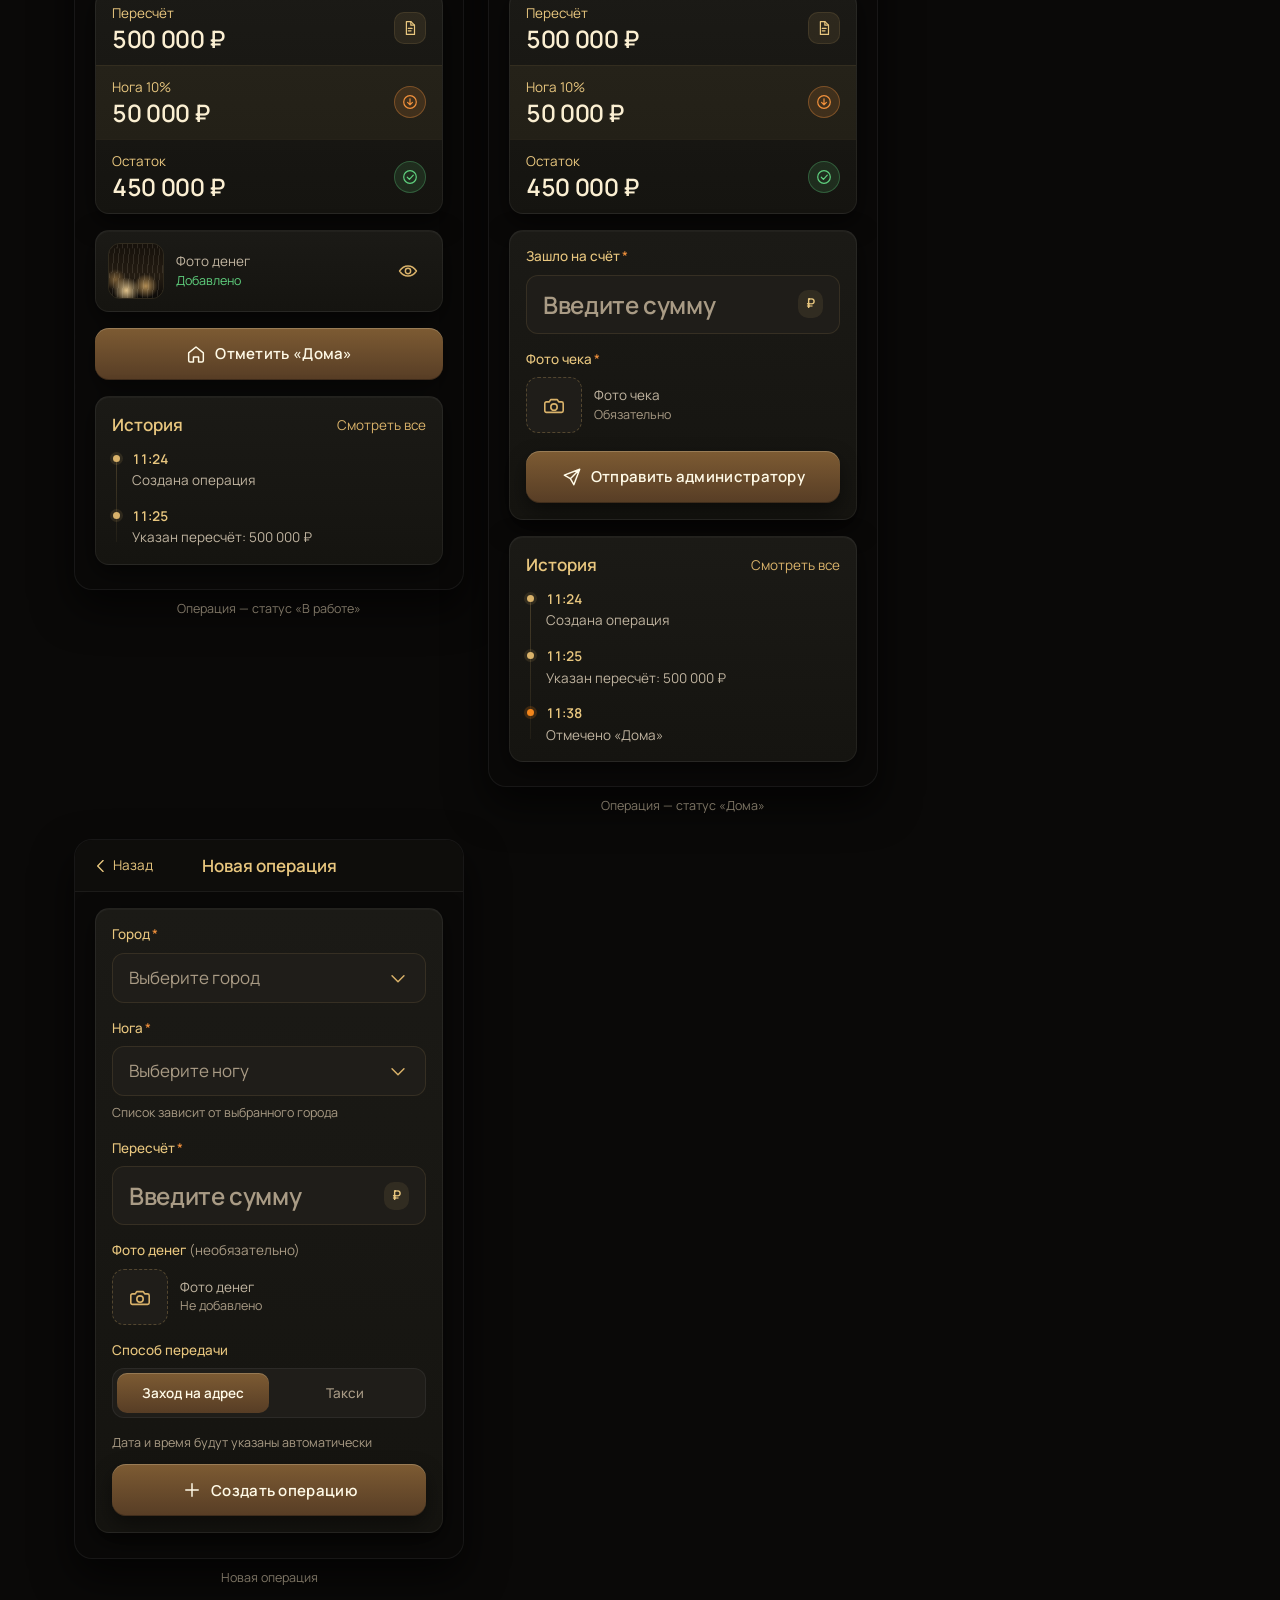
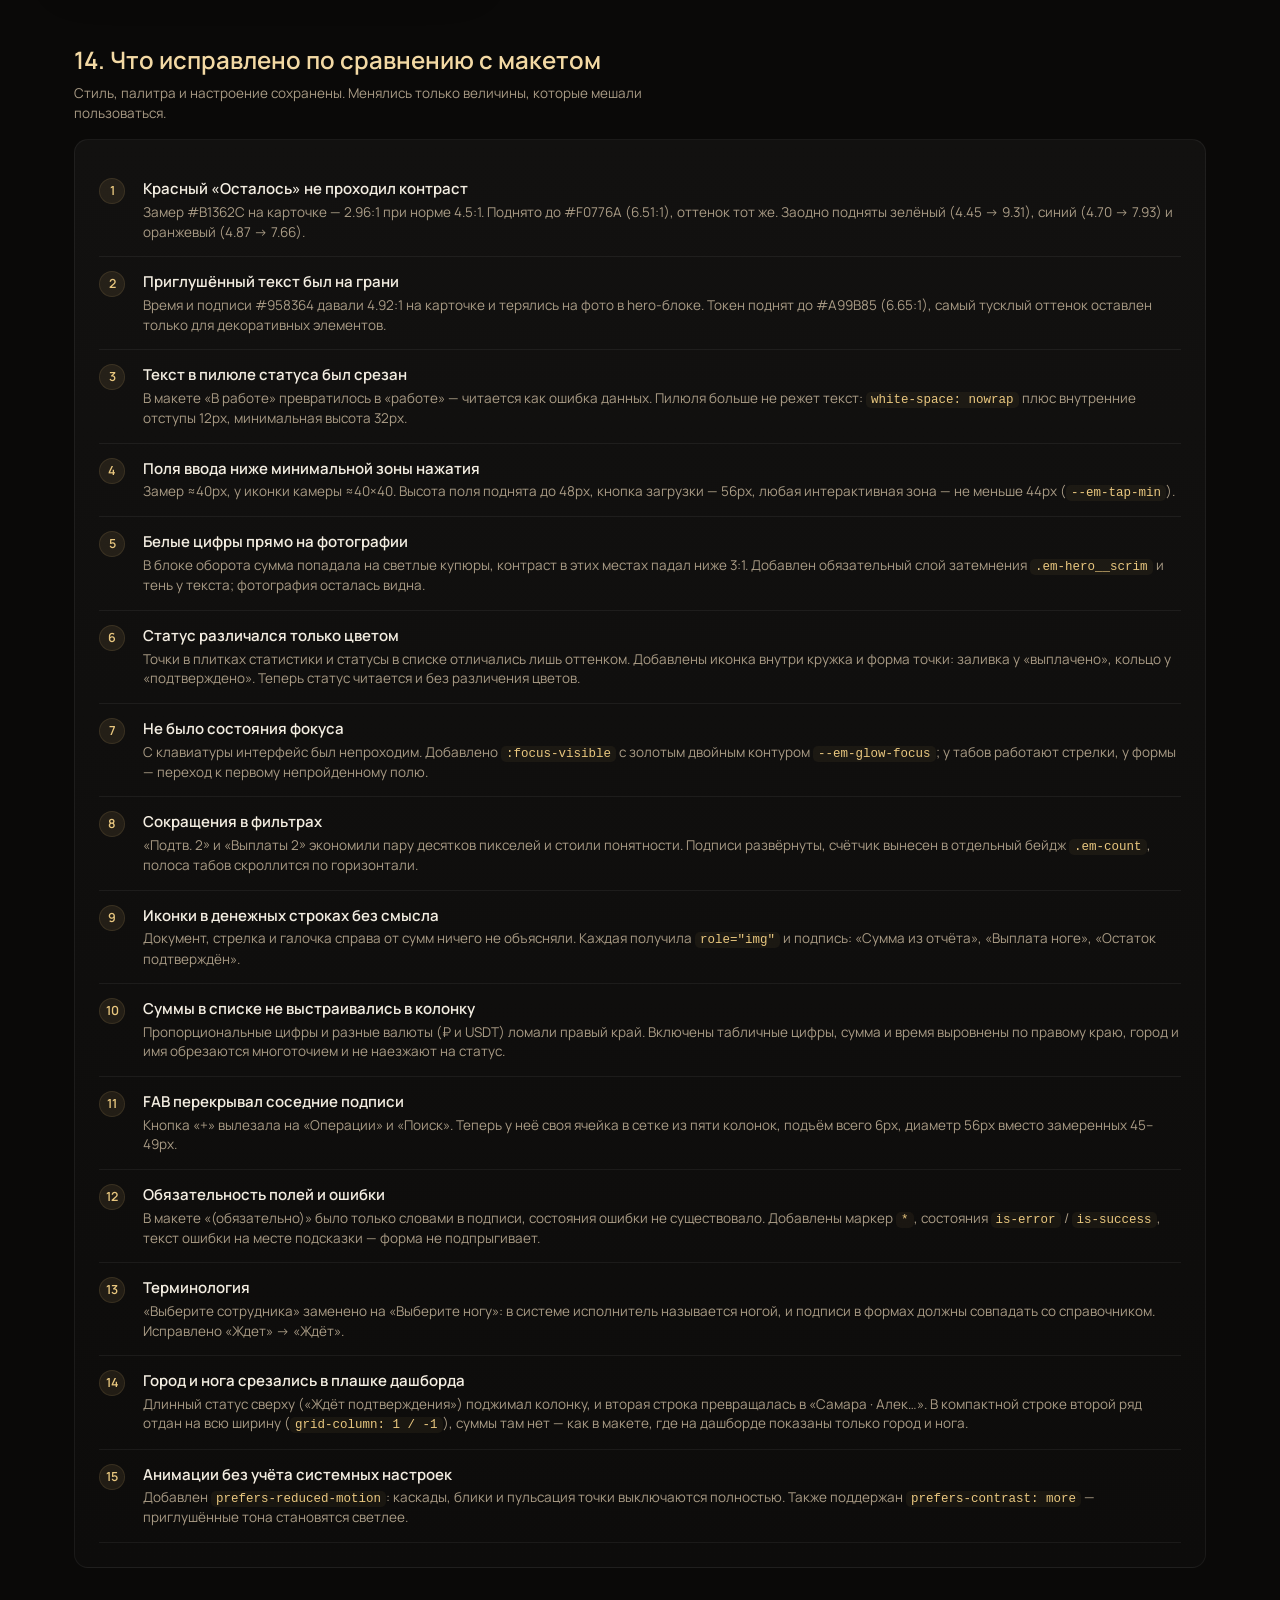
==== commit 20bb64c9: "Removed payout system" ====
--- a/design-system/index.html
+++ b/design-system/index.html
@@ -449,7 +449,7 @@
     </div>
     <div class="em-stack">
       <div class="em-alert"><span data-em-icon="alert"></span><span>В городе нет ни одной ноги</span></div>
-      <div class="em-alert em-alert--error"><span data-em-icon="alert"></span><span>Город без разгруза</span></div>
+      <div class="em-alert em-alert--error"><span data-em-icon="alert"></span><span>Город без ноги</span></div>
       <div class="em-alert em-alert--success"><span data-em-icon="check-circle"></span><span>Операция подтверждена</span></div>
     </div>
   </div>
